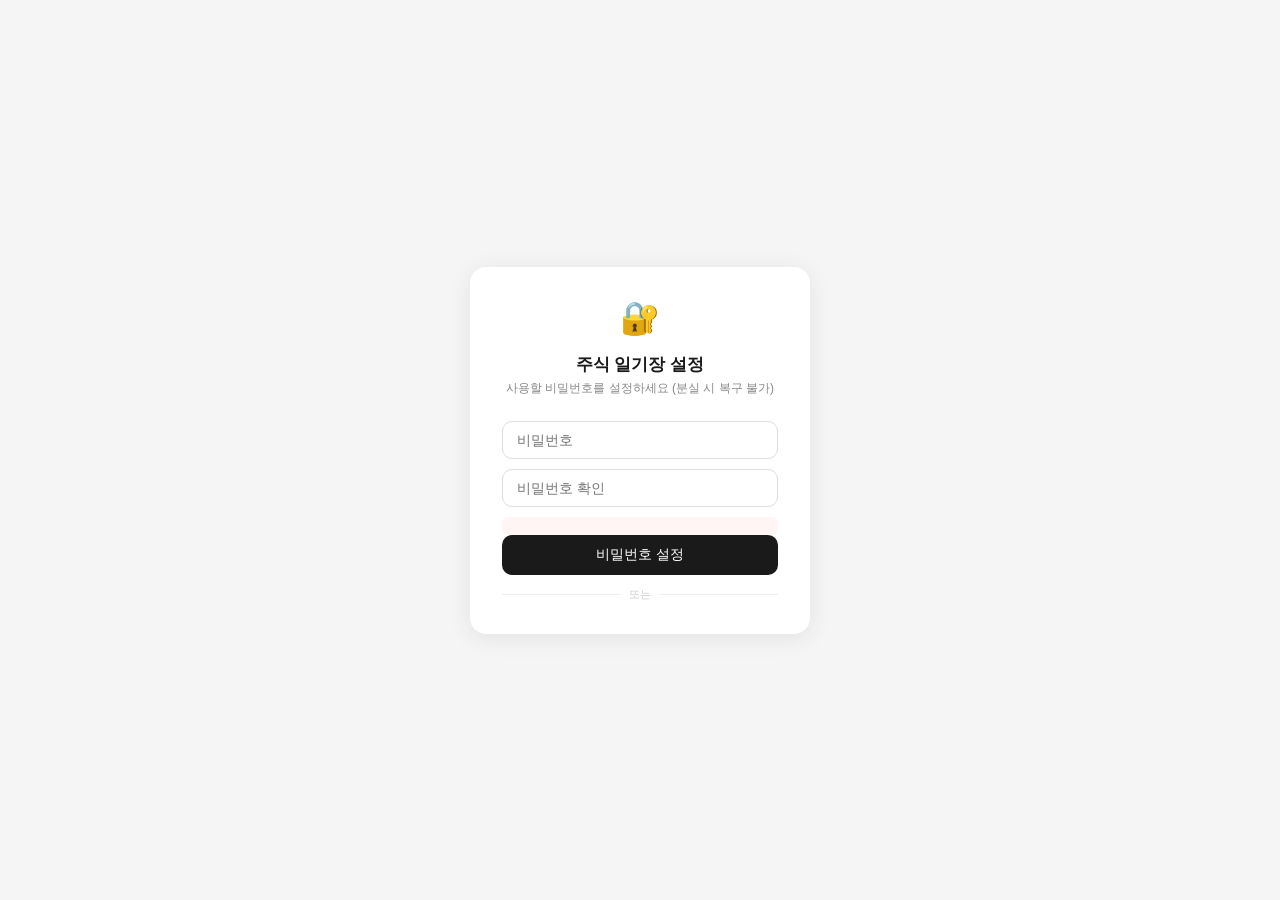
==== index.html @ 995683d1 "Add files via upload" ====
<!DOCTYPE html>
<html lang="ko">
<head>
<meta charset="UTF-8">
<meta name="viewport" content="width=device-width, initial-scale=1.0">
<title>주식 일기장</title>
<style>
*{box-sizing:border-box;margin:0;padding:0}
body{font-family:-apple-system,BlinkMacSystemFont,'Segoe UI',sans-serif;background:#f5f5f5;color:#1a1a1a;font-size:14px}
.app{max-width:900px;margin:0 auto;background:#fff;min-height:100vh}

/* topbar */
.topbar{display:flex;align-items:center;justify-content:space-between;padding:1rem 1.5rem;border-bottom:1px solid #e5e5e5;background:#fff}
.topbar-title{font-size:16px;font-weight:600;letter-spacing:-0.3px}
.topbar-right{display:flex;align-items:center;gap:8px}
.ttabs{display:flex;gap:4px}
.ttab{padding:6px 14px;font-size:13px;background:none;border:1px solid #ddd;border-radius:8px;cursor:pointer;color:#666}
.ttab.active{background:#1a1a1a;color:#fff;border-color:#1a1a1a}
.api-btn{padding:6px 12px;font-size:12px;background:none;border:1px solid #ddd;border-radius:8px;cursor:pointer;color:#666;display:flex;align-items:center;gap:4px}
.api-btn.synced{border-color:#378ADD;color:#378ADD}
.api-btn.synced::before{content:'●';font-size:8px}
.sync-status{font-size:12px;min-height:18px;padding:6px 10px;border-radius:6px;text-align:center}
.sync-status.ok{background:#E1F5EE;color:#0a5e3f}
.sync-status.err{background:#fff5f5;color:#e24b4a}
.sync-status.info{background:#E6F1FB;color:#185FA5}
.api-btn.connected::before{content:'●';font-size:8px}
.api-btn:not(.connected)::before{content:'○';font-size:8px}

/* 보안 잠금 화면 */
.lock-screen{position:fixed;inset:0;background:#f5f5f5;display:flex;align-items:center;justify-content:center;z-index:1000}
.lock-card{background:#fff;border-radius:16px;padding:2rem;width:340px;box-shadow:0 4px 24px rgba(0,0,0,.08)}
.lock-icon{font-size:32px;text-align:center;margin-bottom:1rem}
.lock-title{font-size:17px;font-weight:600;text-align:center;margin-bottom:.25rem}
.lock-sub{font-size:12px;color:#888;text-align:center;margin-bottom:1.5rem}
.lock-input{width:100%;padding:10px 14px;border:1px solid #ddd;border-radius:10px;font-size:14px;margin-bottom:10px}
.lock-input:focus{outline:none;border-color:#999}
.lock-btn{width:100%;padding:11px;background:#1a1a1a;color:#fff;border:none;border-radius:10px;font-size:14px;font-weight:500;cursor:pointer;margin-bottom:8px}
.lock-btn:hover{background:#333}
.lock-btn.sec{background:#fff;color:#666;border:1px solid #ddd}
.lock-btn.sec:hover{background:#f5f5f5}
.lock-err{font-size:12px;color:#e24b4a;text-align:center;min-height:18px;background:#fff5f5;border-radius:6px;padding:0;transition:padding .15s}
.lock-err:not(:empty){padding:7px 10px;margin-bottom:4px}

/* API 설정 모달 */
.modal-overlay{position:fixed;inset:0;background:rgba(0,0,0,.4);z-index:500;display:flex;align-items:center;justify-content:center}
.modal{background:#fff;border-radius:16px;padding:1.75rem;width:400px;max-width:calc(100vw - 2rem)}
.modal-title{font-size:16px;font-weight:600;margin-bottom:.25rem}
.modal-sub{font-size:12px;color:#888;margin-bottom:1.5rem}
.mfg{display:flex;flex-direction:column;gap:4px;margin-bottom:12px}
.mfg label{font-size:11px;color:#666;font-weight:500}
.mfg input,.mfg select{font-size:13px;border:1px solid #ddd;border-radius:8px;padding:8px 10px;background:#fff;color:#1a1a1a;width:100%}
.mfg input:focus,.mfg select:focus{outline:none;border-color:#999}
.modal-note{font-size:11px;color:#888;background:#f9f9f9;border-radius:8px;padding:10px 12px;margin-bottom:14px;line-height:1.6}
.modal-note strong{color:#555}
.modal-btns{display:flex;justify-content:flex-end;gap:8px}
.mbtn{padding:8px 18px;border-radius:8px;font-size:13px;font-weight:500;cursor:pointer}
.mbtn-p{background:#1a1a1a;color:#fff;border:none}
.mbtn-p:hover{background:#333}
.mbtn-g{background:#fff;border:1px solid #ddd;color:#666}
.mbtn-g:hover{background:#f5f5f5}
.mbtn-r{background:#fff;border:1px solid #e24b4a;color:#e24b4a}
.mbtn-r:hover{background:#fff5f5}
.modal-err{font-size:12px;color:#e24b4a;margin-bottom:8px;min-height:16px}

/* 캘린더 */
.cal-header{display:flex;align-items:center;justify-content:space-between;padding:.75rem 1.5rem;border-bottom:1px solid #e5e5e5}
.cal-nav{display:flex;align-items:center;gap:10px}
.nav-btn{background:none;border:1px solid #ddd;border-radius:8px;padding:5px 12px;cursor:pointer;font-size:15px;color:#1a1a1a}
.nav-btn:hover{background:#f5f5f5}
.cal-month{font-size:15px;font-weight:600;min-width:110px;text-align:center}
.legend{display:flex;gap:14px;font-size:12px;color:#666}
.dot{width:8px;height:8px;border-radius:50%;display:inline-block;vertical-align:middle;margin-right:3px}
.cal-wrap{padding:.5rem 1rem .5rem}
.day-labels{display:grid;grid-template-columns:repeat(7,1fr);text-align:center;padding:8px 0 4px}
.day-labels span{font-size:11px;font-weight:600;color:#888}
.day-labels span:first-child{color:#e24b4a}
.day-labels span:last-child{color:#378ADD}
.cells{display:grid;grid-template-columns:repeat(7,1fr);gap:3px}
.cell{min-height:75px;border-radius:8px;padding:5px 6px;cursor:pointer;border:1px solid transparent;transition:background .1s}
.cell:hover{background:#f8f8f8;border-color:#e5e5e5}
.cell.today{border:2px solid #1a1a1a}
.cell.sel{background:#f0f0f0;border-color:#999}
.cell.other .dnum{color:#ccc}
.dnum{font-size:12px;font-weight:600;margin-bottom:3px}
.cell.sun .dnum{color:#e24b4a}
.cell.sat .dnum{color:#378ADD}
.ctrade{font-size:10px;padding:1px 5px;border-radius:3px;white-space:nowrap;overflow:hidden;text-overflow:ellipsis;margin-bottom:2px}
.ctrade.buy{background:#E1F5EE;color:#0a5e3f}
.ctrade.sell{background:#FEECEC;color:#9b2222}
.more{font-size:10px;color:#999}

/* 패널 */
.panel{border-top:1px solid #e5e5e5;padding:1.25rem 1.5rem}
.ph{display:flex;align-items:center;justify-content:space-between;margin-bottom:1rem}
.pt{font-size:15px;font-weight:600}
.pc{background:none;border:none;font-size:22px;cursor:pointer;color:#999;line-height:1;padding:0 4px}
.pc:hover{color:#333}
.dt-item{display:flex;align-items:flex-start;gap:10px;padding:10px 12px;background:#f9f9f9;border-radius:8px;margin-bottom:6px;border:1px solid #eee}
.dbadge{font-size:11px;padding:2px 8px;border-radius:10px;font-weight:600;white-space:nowrap;margin-top:1px}
.dbadge.buy{background:#E1F5EE;color:#0a5e3f}
.dbadge.sell{background:#FEECEC;color:#9b2222}
.dname{font-size:13px;font-weight:600}
.ddetail{font-size:12px;color:#666;margin-top:2px}
.dmemo{font-size:11px;color:#888;font-style:italic;margin-top:3px}
.ddel{margin-left:auto;background:none;border:none;color:#e24b4a;cursor:pointer;font-size:12px;padding:2px 6px;white-space:nowrap}
.ddel:hover{text-decoration:underline}

/* 폼 */
.form-sep{border-top:1px solid #e5e5e5;padding-top:1rem;margin-top:.75rem}
.form-sep-title{font-size:13px;font-weight:600;color:#555;margin-bottom:12px}
.fg2{display:grid;grid-template-columns:1fr 1fr;gap:10px}
.fg{display:flex;flex-direction:column;gap:4px}
.fg.full{grid-column:1/-1}
.fg label{font-size:11px;color:#666;font-weight:500}
input,select,textarea{font-size:13px;border:1px solid #ddd;border-radius:8px;padding:8px 10px;background:#fff;color:#1a1a1a;width:100%}
input:focus,select:focus,textarea:focus{outline:none;border-color:#999}
textarea{resize:vertical;min-height:60px}
.input-with-btn{display:flex;gap:6px}
.input-with-btn input{flex:1}
.fetch-price-btn{padding:8px 10px;font-size:12px;background:#f5f5f5;border:1px solid #ddd;border-radius:8px;cursor:pointer;white-space:nowrap;color:#555}
.fetch-price-btn:hover{background:#eee}
.brow{display:flex;justify-content:flex-end;gap:8px;margin-top:12px}
.btn{padding:8px 18px;border-radius:8px;font-size:13px;font-weight:500;cursor:pointer}
.btn-p{background:#1a1a1a;color:#fff;border:none}
.btn-p:hover{background:#333}
.btn-g{background:#fff;border:1px solid #ddd;color:#666}
.btn-g:hover{background:#f5f5f5}
.fmsg{font-size:12px;text-align:right;margin-top:6px;min-height:18px}

/* 종목 자동완성 */
.ac-wrap{position:relative}
.ac-list{position:absolute;top:100%;left:0;right:0;background:#fff;border:1px solid #ddd;border-radius:8px;box-shadow:0 4px 16px rgba(0,0,0,.1);z-index:200;max-height:180px;overflow-y:auto;margin-top:2px}
.ac-item{padding:8px 12px;cursor:pointer;display:flex;align-items:center;justify-content:space-between;font-size:13px}
.ac-item:hover,.ac-item.active{background:#f5f5f5}
.ac-item-name{font-weight:500}
.ac-item-code{font-size:11px;color:#aaa;font-family:monospace}
.ac-item-cat{font-size:10px;color:#888;background:#f0f0f0;padding:1px 6px;border-radius:4px}

/* 계산기 모달 */
.calc-overlay{position:fixed;inset:0;background:rgba(0,0,0,.45);z-index:600;display:flex;align-items:flex-end;justify-content:center}
.calc-modal{background:#fff;border-radius:20px 20px 0 0;width:100%;max-width:400px;padding:1.5rem 1.5rem 2rem}
.calc-title{font-size:15px;font-weight:600;margin-bottom:4px}
.calc-sub{font-size:12px;color:#888;margin-bottom:1rem}
.calc-display{background:#f5f5f5;border-radius:10px;padding:12px 16px;margin-bottom:12px;text-align:right}
.calc-expr{font-size:12px;color:#aaa;min-height:16px;margin-bottom:2px}
.calc-val{font-size:26px;font-weight:600;letter-spacing:-0.5px}
.calc-grid{display:grid;grid-template-columns:repeat(4,1fr);gap:8px;margin-bottom:12px}
.ck{padding:14px 0;font-size:16px;font-weight:500;border:none;border-radius:10px;cursor:pointer;background:#f5f5f5;color:#1a1a1a}
.ck:active{transform:scale(.95)}
.ck.op{background:#e8e8e8;color:#1a1a1a}
.ck.eq{background:#1a1a1a;color:#fff}
.ck.del{background:#e8e8e8}
.ck.zero{grid-column:span 2}
.calc-confirm{width:100%;padding:13px;background:#1a1a1a;color:#fff;border:none;border-radius:12px;font-size:15px;font-weight:500;cursor:pointer;margin-top:4px}
.calc-confirm:hover{background:#333}
.calc-cancel{width:100%;padding:10px;background:none;border:none;color:#888;font-size:13px;cursor:pointer;margin-top:6px}

/* 내역 */
.list-wrap{padding:1rem 1.5rem 2rem}
.lfilters{display:flex;gap:8px;margin-bottom:14px}
.lfilters select{font-size:12px;padding:5px 8px;width:auto}
table{width:100%;border-collapse:collapse;font-size:13px}
th{text-align:left;padding:8px 10px;font-size:11px;font-weight:600;color:#888;border-bottom:1px solid #e5e5e5;text-transform:uppercase;letter-spacing:.3px}
td{padding:8px 10px;border-bottom:1px solid #f0f0f0;overflow:hidden;text-overflow:ellipsis;white-space:nowrap}
.badge{display:inline-block;padding:2px 8px;border-radius:10px;font-size:11px;font-weight:600}
.badge.buy{background:#E1F5EE;color:#0a5e3f}
.badge.sell{background:#FEECEC;color:#9b2222}

/* 통계 */
.smetrics{display:grid;grid-template-columns:repeat(3,1fr);gap:12px;padding:1.25rem 1.5rem 0}
.metric{background:#f9f9f9;border-radius:8px;padding:1rem;border:1px solid #eee}
.ml{font-size:11px;color:#888;margin-bottom:4px;font-weight:500}
.mv{font-size:20px;font-weight:600}
.profit{color:#1D9E75}.loss{color:#e24b4a}

/* 현재가 섹션 */
.price-section{padding:1.25rem 1.5rem 0}
.price-header{display:flex;align-items:center;justify-content:space-between;margin-bottom:10px}
.price-title{font-size:13px;font-weight:600;color:#555}
.refresh-btn{display:flex;align-items:center;gap:4px;padding:5px 12px;font-size:12px;background:#fff;border:1px solid #ddd;border-radius:8px;cursor:pointer;color:#555}
.refresh-btn:hover{background:#f5f5f5}
.refresh-btn.loading{opacity:.6;pointer-events:none}
.price-cards{display:grid;grid-template-columns:repeat(auto-fill,minmax(200px,1fr));gap:10px;margin-bottom:1rem}
.price-card{background:#f9f9f9;border-radius:10px;padding:12px 14px;border:1px solid #eee}
.pc-name{font-size:13px;font-weight:600;margin-bottom:2px}
.pc-code{font-size:10px;color:#aaa;margin-bottom:8px}
.pc-price{font-size:18px;font-weight:600;margin-bottom:2px}
.pc-change{font-size:11px}
.pc-change.up{color:#1D9E75}
.pc-change.down{color:#e24b4a}
.pc-eval{font-size:11px;color:#888;margin-top:6px;padding-top:6px;border-top:1px solid #eee}
.pc-eval-pl{font-weight:600}
.pc-na{font-size:12px;color:#aaa;margin-top:4px}
.price-updated{font-size:11px;color:#aaa;text-align:right;margin-bottom:1rem}
.no-api-notice{background:#f9f9f9;border-radius:10px;padding:1rem 1.25rem;border:1px dashed #ddd;font-size:12px;color:#888;text-align:center}
.no-api-notice button{margin-top:6px;padding:5px 14px;font-size:12px;background:#1a1a1a;color:#fff;border:none;border-radius:6px;cursor:pointer}

.catsec{padding:1rem 1.5rem 2rem}
.sec-title{font-size:13px;font-weight:600;color:#666;margin-bottom:10px;margin-top:16px}
.ccard{background:#f9f9f9;border-radius:12px;padding:1rem 1.25rem;margin-bottom:10px;border:1px solid #eee}
.cname{font-size:14px;font-weight:600;margin-bottom:10px}
.crow{display:grid;grid-template-columns:repeat(4,1fr);gap:8px}
.ci label{font-size:10px;color:#888;font-weight:500}
.cv{font-size:13px;font-weight:600;margin-top:3px}
.bar{height:6px;background:#e5e5e5;border-radius:3px;margin-top:10px;overflow:hidden}
.bfill{height:100%;border-radius:3px;background:#1D9E75;transition:width .4s}
.bfill.neg{background:#e24b4a}
.empty{text-align:center;padding:3rem;color:#aaa;font-size:13px}

@media(max-width:600px){
  .fg2{grid-template-columns:1fr}
  .smetrics{grid-template-columns:1fr 1fr}
  .crow{grid-template-columns:1fr 1fr}
  .cal-header{padding:.75rem 1rem}
  .topbar,.panel,.list-wrap,.catsec,.price-section{padding-left:1rem;padding-right:1rem}
  .price-cards{grid-template-columns:1fr 1fr}
  /* 모바일 캘린더: 셀 높이 줄이고 종목명 숨김 처리 개선 */
  .cell{min-height:52px;padding:3px 4px}
  .dnum{font-size:11px;margin-bottom:2px}
  .ctrade{font-size:9px;padding:1px 3px;max-width:100%;overflow:hidden;text-overflow:ellipsis;white-space:nowrap}
  .more{font-size:9px}
  /* 내역 탭 모바일: 가로 스크롤 */
  .list-wrap{overflow-x:auto}
  table{min-width:640px}
  .lfilters{flex-wrap:wrap;gap:6px}
  .lfilters input{width:100px}
}

/* 로그 패널 */
.log-toggle{position:fixed;bottom:16px;right:16px;z-index:800;background:#1a1a1a;color:#fff;border:none;border-radius:20px;padding:7px 14px;font-size:12px;cursor:pointer;display:flex;align-items:center;gap:5px;box-shadow:0 2px 8px rgba(0,0,0,.18)}
.log-toggle .log-dot{width:7px;height:7px;border-radius:50%;background:#1D9E75}
.log-toggle .log-dot.err{background:#e24b4a}
.log-toggle .log-dot.warn{background:#EF9F27}
.log-toggle .log-dot.info{background:#378ADD}
.log-panel{position:fixed;bottom:52px;right:16px;z-index:800;width:340px;max-width:calc(100vw - 32px);background:#1a1a1a;border-radius:12px;overflow:hidden;box-shadow:0 4px 20px rgba(0,0,0,.25)}
.log-panel-header{display:flex;align-items:center;justify-content:space-between;padding:10px 14px;border-bottom:1px solid #333}
.log-panel-title{font-size:12px;font-weight:600;color:#fff}
.log-clear{font-size:11px;color:#888;background:none;border:none;cursor:pointer;padding:0}
.log-clear:hover{color:#ccc}
.log-list{max-height:240px;overflow-y:auto;padding:6px 0}
.log-item{display:flex;align-items:flex-start;gap:8px;padding:5px 14px;font-size:11px;border-bottom:1px solid #222}
.log-item:last-child{border-bottom:none}
.log-time{color:#555;white-space:nowrap;min-width:44px;font-family:monospace}
.log-icon{min-width:14px;text-align:center}
.log-msg{color:#ccc;line-height:1.4;word-break:break-all}
.log-msg.ok{color:#1D9E75}
.log-msg.err{color:#e24b4a}
.log-msg.warn{color:#EF9F27}
.log-msg.info{color:#378ADD}
.log-empty{padding:16px;text-align:center;font-size:11px;color:#555}
</style>
</head>
<body>

<!-- 로그 패널 -->
<button class="log-toggle" id="log-toggle-btn" onclick="toggleLog()">
  <span class="log-dot" id="log-dot"></span> LOG
</button>
<div class="log-panel" id="log-panel" style="display:none">
  <div class="log-panel-header">
    <span class="log-panel-title">실행 로그</span>
    <span style="font-size:10px;color:#555;font-family:monospace;letter-spacing:0.3px" id="version-badge">ver0.0.02</span>
    <button class="log-clear" onclick="clearLog()">전체 삭제</button>
  </div>
  <div class="log-list" id="log-list">
    <div class="log-empty">아직 로그가 없습니다</div>
  </div>
</div>

<!-- 잠금 화면 -->
<div class="lock-screen" id="lock-screen">
  <div class="lock-card">
    <div class="lock-icon">🔐</div>
    <div class="lock-title" id="lock-title">주식 일기장</div>
    <div class="lock-sub" id="lock-sub">비밀번호를 입력하세요</div>
    <input class="lock-input" type="password" id="lock-pw" placeholder="비밀번호" autocomplete="current-password">
    <input class="lock-input" type="password" id="lock-pw2" placeholder="비밀번호 확인" autocomplete="new-password" style="display:none">
    <div class="lock-err" id="lock-err"></div>
    <button class="lock-btn" id="lock-submit-btn">잠금 해제</button>
    <div style="display:flex;align-items:center;gap:8px;margin-top:4px">
      <div style="flex:1;height:1px;background:#eee"></div>
      <span style="font-size:11px;color:#ccc">또는</span>
      <div style="flex:1;height:1px;background:#eee"></div>
    </div>
    <button class="lock-btn sec" id="lock-new-btn">🗑 데이터 초기화 (비번 분실)</button>
  </div>
</div>

<!-- 동기화 모달 -->
<div class="modal-overlay" id="sync-modal" style="display:none">
  <div class="modal">
    <div class="modal-title">☁ 클라우드 동기화</div>
    <div class="modal-sub">동기화 ID로 모든 기기에서 데이터를 공유합니다</div>
    <div class="modal-note">
      <strong>🔒 보안 안내</strong><br>
      데이터는 마스터 비밀번호로 암호화된 상태로 저장됩니다.<br>
      Cloudflare 서버에도 평문이 전달되지 않습니다.<br>
      동기화 ID는 기기 식별자로만 사용되며 비밀번호가 아닙니다.
    </div>
    <div class="mfg">
      <label>동기화 ID <span style="color:#aaa;font-weight:400">(기기 간 공유할 고유 이름)</span></label>
      <input type="text" id="sync-user-id" placeholder="예: my-stock-diary-2024" autocomplete="off" maxlength="64">
    </div>
    <div class="modal-err" id="sync-err"></div>
    <div style="display:flex;flex-direction:column;gap:8px;margin-bottom:8px">
      <button class="mbtn mbtn-p" style="width:100%;padding:10px" onclick="syncUpload()">⬆ 이 기기 → 클라우드 (업로드)</button>
      <button class="mbtn mbtn-g" style="width:100%;padding:10px" onclick="syncDownload()">⬇ 클라우드 → 이 기기 (다운로드)</button>
    </div>
    <div class="sync-status" id="sync-status"></div>
    <div class="modal-btns" style="margin-top:8px">
      <button class="mbtn mbtn-r" onclick="syncDelete()" id="sync-del-btn" style="margin-right:auto">클라우드 데이터 삭제</button>
      <button class="mbtn mbtn-g" onclick="closeSyncModal()">닫기</button>
    </div>
  </div>
</div>

<!-- API 설정 모달 -->
<div class="modal-overlay" id="api-modal" style="display:none">
  <div class="modal">
    <div class="modal-title">KIS API 설정</div>
    <div class="modal-sub">한국투자증권 Developers에서 발급받은 정보를 입력하세요</div>
    <div class="modal-note">
      <strong>🔒 보안 안내</strong><br>
      AppKey/Secret은 마스터 비밀번호로 AES-256 암호화되어 저장됩니다.<br>
      서버로 전송되지 않으며 이 기기에만 보관됩니다.
    </div>
    <div class="mfg">
      <label>App Key</label>
      <input type="text" id="m-appkey" placeholder="발급받은 App Key" autocomplete="off">
    </div>
    <div class="mfg">
      <label>App Secret</label>
      <input type="password" id="m-appsecret" placeholder="발급받은 App Secret" autocomplete="off">
    </div>
    <div class="mfg">
      <label>계좌 유형</label>
      <select id="m-ispaper">
        <option value="false">실전투자</option>
        <option value="true">모의투자</option>
      </select>
    </div>
    <div class="modal-err" id="m-err"></div>
    <div class="modal-btns">
      <button class="mbtn mbtn-r" onclick="clearApiSettings()" id="m-clear-btn" style="display:none;margin-right:auto">설정 삭제</button>
      <button class="mbtn mbtn-g" onclick="closeApiModal()">취소</button>
      <button class="mbtn mbtn-p" onclick="saveApiSettings()">저장</button>
    </div>
  </div>
</div>

<!-- 거래 수정 모달 -->
<div class="modal-overlay" id="edit-modal" style="display:none">
  <div class="modal">
    <div class="modal-title">거래 수정</div>
    <div class="modal-sub">내용을 수정한 후 저장하세요</div>
    <input type="hidden" id="edit-id">
    <div style="display:grid;grid-template-columns:1fr 1fr;gap:10px">
      <div class="mfg" style="grid-column:1/-1"><label>종목명</label><input type="text" id="edit-name"></div>
      <div class="mfg"><label>종목코드</label><input type="text" id="edit-code"></div>
      <div class="mfg"><label>날짜</label><input type="date" id="edit-date"></div>
      <div class="mfg"><label>카테고리</label>
        <select id="edit-cat"><option>국내주식</option><option>미국주식</option><option>ETF</option><option>코인</option><option>기타</option></select>
      </div>
      <div class="mfg"><label>거래 유형</label>
        <select id="edit-type"><option value="매입">매입</option><option value="매도">매도</option></select>
      </div>
      <div class="mfg"><label>수량</label><input type="number" id="edit-qty" min="0" step="any"></div>
      <div class="mfg"><label>단가 (원)</label><input type="number" id="edit-price" min="0" step="any"></div>
      <div class="mfg"><label>수수료 (원)</label><input type="number" id="edit-fee" min="0" step="any"></div>
      <div class="mfg" style="grid-column:1/-1"><label>메모</label><textarea id="edit-memo" style="min-height:54px"></textarea></div>
    </div>
    <div class="modal-err" id="edit-err"></div>
    <div class="modal-btns">
      <button class="mbtn mbtn-g" onclick="closeEditModal()">취소</button>
      <button class="mbtn mbtn-p" onclick="saveEdit()">저장</button>
    </div>
  </div>
</div>

<div class="app" id="main-app" style="display:none">
  <div class="topbar">
    <span class="topbar-title">📈 주식 일기장</span>
    <div class="topbar-right">
      <button class="api-btn" id="sync-btn" onclick="openSyncModal()">☁ 동기화</button>
      <button class="api-btn" id="api-status-btn" onclick="openApiModal()">KIS API</button>
      <div class="ttabs">
        <button class="ttab active" onclick="showView('cal')">캘린더</button>
        <button class="ttab" onclick="showView('list')">내역</button>
        <button class="ttab" onclick="showView('stats')">통계</button>
      </div>
    </div>
  </div>

  <!-- 캘린더 뷰 -->
  <div id="v-cal">
    <div class="cal-header">
      <div class="cal-nav">
        <button class="nav-btn" onclick="moveM(-1)">&#8249;</button>
        <span class="cal-month" id="cal-lbl"></span>
        <button class="nav-btn" onclick="moveM(1)">&#8250;</button>
      </div>
      <div class="legend">
        <span><span class="dot" style="background:#1D9E75"></span>매입</span>
        <span><span class="dot" style="background:#e24b4a"></span>매도</span>
      </div>
    </div>
    <div class="cal-wrap">
      <div class="day-labels">
        <span>일</span><span>월</span><span>화</span><span>수</span><span>목</span><span>금</span><span>토</span>
      </div>
      <div class="cells" id="cells"></div>
    </div>
    <div id="panel" style="display:none">
      <div class="panel">
        <div class="ph">
          <span class="pt" id="panel-title"></span>
          <button class="pc" onclick="closePanel()">&#215;</button>
        </div>
        <div id="day-list"></div>
        <div class="form-sep">
          <div class="form-sep-title">새 거래 등록</div>
          <div class="fg2">
            <div class="fg full">
              <label>종목명</label>
              <div class="ac-wrap">
                <input id="fn" type="text" placeholder="종목명 또는 코드 검색..." autocomplete="off" oninput="onStockInput()" onkeydown="onStockKeydown(event)">
                <div class="ac-list" id="ac-list" style="display:none"></div>
              </div>
            </div>
            <div class="fg">
              <label>종목코드</label>
              <div class="input-with-btn">
                <input id="fcode" type="text" placeholder="자동입력" maxlength="10" readonly style="background:#f9f9f9;color:#888">
                <button class="fetch-price-btn" onclick="fetchPriceForForm()">시세↓</button>
              </div>
            </div>
            <div class="fg">
              <label>카테고리</label>
              <select id="fc">
                <option>국내주식</option><option>미국주식</option><option>ETF</option><option>코인</option><option>기타</option>
              </select>
            </div>
            <div class="fg">
              <label>거래 유형</label>
              <select id="ft"><option value="매입">매입</option><option value="매도">매도</option></select>
            </div>
            <div class="fg">
              <label>수량 (주)</label>
              <div class="input-with-btn">
                <input id="fq" type="number" min="0" step="any" placeholder="0">
                <button class="fetch-price-btn" onclick="openCalc('qty')">🧮</button>
              </div>
            </div>
            <div class="fg">
              <label>단가 (원)</label>
              <div class="input-with-btn">
                <input id="fp" type="number" min="0" step="any" placeholder="0">
                <button class="fetch-price-btn" onclick="openCalc('price')">🧮</button>
              </div>
            </div>
            <div class="fg"><label>수수료 (원, 선택)</label><input id="ff" type="number" min="0" step="any" placeholder="0"></div>
            <div class="fg full"><label>메모</label><textarea id="fm" placeholder="매매 이유, 목표가, 시장 상황 등..."></textarea></div>
          </div>
          <div class="brow">
            <button class="btn btn-g" onclick="closePanel()">취소</button>
            <button class="btn btn-p" onclick="addTrade()">등록하기</button>
          </div>
          <div class="fmsg" id="fmsg"></div>
        </div>
      </div>
    </div>
  </div>

  <!-- 내역 뷰 -->
  <div id="v-list" style="display:none">
    <div class="list-wrap">
      <div class="lfilters">
        <input type="text" id="lsearch" placeholder="종목명 검색..." style="font-size:12px;padding:5px 8px;width:130px" oninput="renderList()">
        <select id="lfc" onchange="renderList()">
          <option value="">전체 카테고리</option>
          <option>국내주식</option><option>미국주식</option><option>ETF</option><option>코인</option><option>기타</option>
        </select>
        <select id="lft" onchange="renderList()">
          <option value="">전체 유형</option><option value="매입">매입</option><option value="매도">매도</option>
        </select>
        <select id="lsort" onchange="renderList()" style="font-size:12px;padding:5px 8px;width:auto">
          <option value="date-desc">날짜 최신순</option>
          <option value="date-asc">날짜 오래된순</option>
          <option value="amount-desc">금액 큰순</option>
          <option value="amount-asc">금액 작은순</option>
          <option value="name-asc">종목명순</option>
        </select>
        <button class="btn btn-g" style="font-size:12px;padding:5px 12px;margin-left:auto" onclick="exportCSV()">⬇ CSV</button>
      </div>
      <table>
        <thead><tr>
          <th>날짜</th><th>종목</th><th>코드</th><th>카테고리</th><th>유형</th>
          <th>수량</th><th>단가</th><th>총액</th><th>메모</th><th></th><th></th>
        </tr></thead>
        <tbody id="ltbody"></tbody>
      </table>
    </div>
  </div>

  <!-- 통계 뷰 -->
  <div id="v-stats" style="display:none">
    <div class="smetrics">
      <div class="metric"><div class="ml">총 매입금액</div><div class="mv" id="sb">0원</div></div>
      <div class="metric"><div class="ml">총 매도금액</div><div class="mv" id="ss">0원</div></div>
      <div class="metric"><div class="ml">실현 손익</div><div class="mv" id="sp">0원</div></div>
    </div>

    <!-- 현재가 / 평가손익 -->
    <div class="price-section">
      <div class="price-header">
        <span class="price-title">📊 보유종목 현재가</span>
        <button class="refresh-btn" id="refresh-btn" onclick="fetchAllPrices()">
          <span id="refresh-icon">↻</span> 시세 갱신
        </button>
      </div>
      <div id="price-cards-wrap"></div>
      <div class="price-updated" id="price-updated"></div>
    </div>

    <div class="catsec">
      <div class="sec-title" style="margin-top:0">📅 월별 매매 현황</div>
      <div id="monthly-chart" style="margin-bottom:1.5rem"></div>
      <div class="sec-title">카테고리별 현황</div>
      <div id="cat-cards"></div>
      <div class="sec-title">종목별 손익</div>
      <table>
        <thead><tr><th>종목</th><th>코드</th><th>카테고리</th><th>매입</th><th>매도</th><th>손익</th><th>수익률</th></tr></thead>
        <tbody id="stbody"></tbody>
      </table>
    </div>
  </div>
<!-- 계산기 모달 -->
<div class="calc-overlay" id="calc-overlay" style="display:none" onclick="if(event.target===this)closeCalc()">
  <div class="calc-modal">
    <div class="calc-title" id="calc-title">수량 계산기</div>
    <div class="calc-sub" id="calc-sub">계산 후 확인을 누르면 입력됩니다</div>
    <div class="calc-display">
      <div class="calc-expr" id="calc-expr"></div>
      <div class="calc-val" id="calc-val">0</div>
    </div>
    <div class="calc-grid">
      <button class="ck op" onclick="calcInput('C')">C</button>
      <button class="ck op" onclick="calcInput('±')">±</button>
      <button class="ck op" onclick="calcInput('%')">%</button>
      <button class="ck op" onclick="calcInput('/')">÷</button>
      <button class="ck" onclick="calcInput('7')">7</button>
      <button class="ck" onclick="calcInput('8')">8</button>
      <button class="ck" onclick="calcInput('9')">9</button>
      <button class="ck op" onclick="calcInput('*')">×</button>
      <button class="ck" onclick="calcInput('4')">4</button>
      <button class="ck" onclick="calcInput('5')">5</button>
      <button class="ck" onclick="calcInput('6')">6</button>
      <button class="ck op" onclick="calcInput('-')">−</button>
      <button class="ck" onclick="calcInput('1')">1</button>
      <button class="ck" onclick="calcInput('2')">2</button>
      <button class="ck" onclick="calcInput('3')">3</button>
      <button class="ck op" onclick="calcInput('+')">+</button>
      <button class="ck zero" onclick="calcInput('0')">0</button>
      <button class="ck" onclick="calcInput('.')">.</button>
      <button class="ck eq" onclick="calcInput('=')">=</button>
    </div>
    <button class="calc-confirm" onclick="confirmCalc()">확인 — 입력하기</button>
    <button class="calc-cancel" onclick="closeCalc()">취소</button>
  </div>
</div>


<script>
// ═══════════════════════════════════════════════════════════
// 보안 상수
// ═══════════════════════════════════════════════════════════
const PROXY_BASE = 'https://kis-proxy.i-jmkfx.workers.dev';
const K = {
  TRADES:  'sdv3_trades',
  CREDS:   'sdv3_creds',
  TOKEN:   'sdv3_token',
  HASH:    'sdv3_hash',
};

// ═══════════════════════════════════════════════════════════
// AES-256-GCM 암호화 유틸
// ═══════════════════════════════════════════════════════════
const Crypto = {
  async deriveKey(pw) {
    const enc = new TextEncoder();
    const km = await crypto.subtle.importKey('raw', enc.encode(pw), {name:'PBKDF2'}, false, ['deriveKey']);
    return crypto.subtle.deriveKey(
      {name:'PBKDF2', salt: enc.encode('stock_diary_salt_v3'), iterations:150000, hash:'SHA-256'},
      km, {name:'AES-GCM', length:256}, false, ['encrypt','decrypt']
    );
  },
  async encrypt(text, pw) {
    const key = await this.deriveKey(pw);
    const iv = crypto.getRandomValues(new Uint8Array(12));
    const ct = await crypto.subtle.encrypt({name:'AES-GCM', iv}, key, new TextEncoder().encode(text));
    const buf = new Uint8Array(12 + ct.byteLength);
    buf.set(iv); buf.set(new Uint8Array(ct), 12);
    return btoa(String.fromCharCode(...buf));
  },
  async decrypt(b64, pw) {
    const key = await this.deriveKey(pw);
    const buf = Uint8Array.from(atob(b64), c => c.charCodeAt(0));
    const dec = await crypto.subtle.decrypt({name:'AES-GCM', iv:buf.slice(0,12)}, key, buf.slice(12));
    return new TextDecoder().decode(dec);
  },
  async hash(text) {
    const buf = await crypto.subtle.digest('SHA-256', new TextEncoder().encode(text));
    return Array.from(new Uint8Array(buf)).map(b=>b.toString(16).padStart(2,'0')).join('');
  }
};

// ═══════════════════════════════════════════════════════════
// 앱 상태
// ═══════════════════════════════════════════════════════════
let masterPw = null;
let trades = [];
let priceCache = {};   // { code: { price, change, changeRate, name, updatedAt } }
let kisToken = null;
let kisTokenExpiry = 0;
let apiCreds = null;   // { appKey, appSecret, isPaper }

let cy = new Date().getFullYear(), cm = new Date().getMonth(), sel = null;
const todayStr = new Date().toISOString().slice(0,10);

// ═══════════════════════════════════════════════════════════
// 주요 국내 종목 DB (종목명 → 코드 자동완성용)
// ═══════════════════════════════════════════════════════════
const STOCK_DB = [
  {n:'삼성전자',c:'005930',t:'국내주식'},{n:'SK하이닉스',c:'000660',t:'국내주식'},
  {n:'LG에너지솔루션',c:'373220',t:'국내주식'},{n:'삼성바이오로직스',c:'207940',t:'국내주식'},
  {n:'현대차',c:'005380',t:'국내주식'},{n:'기아',c:'000270',t:'국내주식'},
  {n:'셀트리온',c:'068270',t:'국내주식'},{n:'POSCO홀딩스',c:'005490',t:'국내주식'},
  {n:'KB금융',c:'105560',t:'국내주식'},{n:'신한지주',c:'055550',t:'국내주식'},
  {n:'하나금융지주',c:'086790',t:'국내주식'},{n:'우리금융지주',c:'316140',t:'국내주식'},
  {n:'카카오',c:'035720',t:'국내주식'},{n:'NAVER',c:'035420',t:'국내주식'},
  {n:'LG화학',c:'051910',t:'국내주식'},{n:'삼성SDI',c:'006400',t:'국내주식'},
  {n:'현대모비스',c:'012330',t:'국내주식'},{n:'삼성물산',c:'028260',t:'국내주식'},
  {n:'LG전자',c:'066570',t:'국내주식'},{n:'SK텔레콤',c:'017670',t:'국내주식'},
  {n:'KT',c:'030200',t:'국내주식'},{n:'LG유플러스',c:'032640',t:'국내주식'},
  {n:'삼성전기',c:'009150',t:'국내주식'},{n:'삼성에스디에스',c:'018260',t:'국내주식'},
  {n:'SK이노베이션',c:'096770',t:'국내주식'},{n:'에코프로비엠',c:'247540',t:'국내주식'},
  {n:'에코프로',c:'086520',t:'국내주식'},{n:'포스코퓨처엠',c:'003670',t:'국내주식'},
  {n:'두산에너빌리티',c:'034020',t:'국내주식'},{n:'한국전력',c:'015760',t:'국내주식'},
  {n:'롯데케미칼',c:'011170',t:'국내주식'},{n:'GS건설',c:'006360',t:'국내주식'},
  {n:'현대건설',c:'000720',t:'국내주식'},{n:'삼성생명',c:'032830',t:'국내주식'},
  {n:'삼성화재',c:'000810',t:'국내주식'},{n:'미래에셋증권',c:'006800',t:'국내주식'},
  {n:'카카오뱅크',c:'323410',t:'국내주식'},{n:'카카오페이',c:'377300',t:'국내주식'},
  {n:'크래프톤',c:'259960',t:'국내주식'},{n:'넷마블',c:'251270',t:'국내주식'},
  {n:'엔씨소프트',c:'036570',t:'국내주식'},{n:'펄어비스',c:'263750',t:'국내주식'},
  {n:'HLB',c:'028300',t:'국내주식'},{n:'알테오젠',c:'196170',t:'국내주식'},
  {n:'리가켐바이오',c:'141080',t:'국내주식'},{n:'한미약품',c:'128940',t:'국내주식'},
  {n:'유한양행',c:'000100',t:'국내주식'},{n:'종근당',c:'185750',t:'국내주식'},
  {n:'고려아연',c:'010130',t:'국내주식'},{n:'한화에어로스페이스',c:'012450',t:'국내주식'},
  {n:'현대로템',c:'064350',t:'국내주식'},{n:'LIG넥스원',c:'079550',t:'국내주식'},
  {n:'한화시스템',c:'272210',t:'국내주식'},{n:'코스모신소재',c:'005070',t:'국내주식'},
  {n:'KODEX 200',c:'069500',t:'ETF'},{n:'KODEX 코스닥150',c:'229200',t:'ETF'},
  {n:'KODEX 반도체',c:'091160',t:'ETF'},{n:'KODEX 2차전지산업',c:'305720',t:'ETF'},
  {n:'TIGER 미국S&P500',c:'360750',t:'ETF'},{n:'TIGER 미국나스닥100',c:'133690',t:'ETF'},
  {n:'KODEX 미국S&P500TR',c:'379800',t:'ETF'},{n:'TIGER 차이나전기차SOLACTIVE',c:'371460',t:'ETF'},
  {n:'KODEX 골드선물(H)',c:'132030',t:'ETF'},{n:'TIGER 국채3년',c:'114820',t:'ETF'},
];

// ═══════════════════════════════════════════════════════════
// 종목명 자동완성
// ═══════════════════════════════════════════════════════════
let acIdx = -1;
let acResults = [];

function onStockInput() {
  const q = document.getElementById('fn').value.trim();
  const list = document.getElementById('ac-list');
  acIdx = -1;
  if (q.length < 1) { list.style.display = 'none'; acResults = []; return; }
  // 이름 또는 코드 검색
  acResults = STOCK_DB.filter(s =>
    s.n.includes(q) || s.c.startsWith(q)
  ).slice(0, 8);
  // 과거 입력 종목도 포함 (중복 제거 수정: Set은 객체에 작동 안 함)
  const prevMap = {};
  trades.filter(t => t.name.includes(q) || (t.code && t.code.startsWith(q)))
    .forEach(t => { prevMap[t.name] = {n:t.name, c:t.code||'', t:t.cat}; });
  Object.values(prevMap).forEach(p => {
    if (!acResults.find(r => r.n === p.n)) acResults.unshift(p);
  });
  acResults = acResults.slice(0, 8);
  if (!acResults.length) { list.style.display = 'none'; return; }
  list.innerHTML = acResults.map((s, i) => `
    <div class="ac-item" data-i="${i}" onclick="selectStock(${i})">
      <span class="ac-item-name">${s.n}</span>
      <span style="display:flex;gap:6px;align-items:center">
        ${s.c ? `<span class="ac-item-code">${s.c}</span>` : ''}
        <span class="ac-item-cat">${s.t||''}</span>
      </span>
    </div>`).join('');
  list.style.display = '';
}

function onStockKeydown(e) {
  const list = document.getElementById('ac-list');
  if (list.style.display === 'none') return;
  const items = list.querySelectorAll('.ac-item');
  if (e.key === 'ArrowDown') {
    e.preventDefault();
    acIdx = Math.min(acIdx + 1, items.length - 1);
    items.forEach((el, i) => el.classList.toggle('active', i === acIdx));
  } else if (e.key === 'ArrowUp') {
    e.preventDefault();
    acIdx = Math.max(acIdx - 1, 0);
    items.forEach((el, i) => el.classList.toggle('active', i === acIdx));
  } else if (e.key === 'Enter' && acIdx >= 0) {
    e.preventDefault();
    selectStock(acIdx);
  } else if (e.key === 'Escape') {
    list.style.display = 'none';
  }
}

function selectStock(i) {
  const s = acResults[i];
  if (!s) return;
  document.getElementById('fn').value = s.n;
  document.getElementById('fcode').value = s.c || '';
  if (s.t) document.getElementById('fc').value = s.t;
  document.getElementById('ac-list').style.display = 'none';
  acResults = [];
}

// 외부 클릭 시 목록 닫기
document.addEventListener('click', e => {
  if (!e.target.closest('.ac-wrap')) {
    document.getElementById('ac-list').style.display = 'none';
  }
});

// ═══════════════════════════════════════════════════════════
// 계산기
// ═══════════════════════════════════════════════════════════
let calcTarget = null; // 'qty' | 'price'
let calcCurrent = '0';
let calcExpr = '';
let calcOperand = null;
let calcOperator = null;
let calcNewNum = false;

function openCalc(target) {
  calcTarget = target;
  calcCurrent = '0'; calcExpr = ''; calcOperand = null; calcOperator = null; calcNewNum = false;
  // 기존 값이 있으면 초기값으로
  const existing = document.getElementById(target === 'qty' ? 'fq' : 'fp').value;
  if (existing && Number(existing) > 0) { calcCurrent = existing; }
  document.getElementById('calc-title').textContent = target === 'qty' ? '수량 계산기' : '단가 계산기';
  document.getElementById('calc-sub').textContent = target === 'qty' ? '매수할 수량을 계산하세요' : '거래 단가를 계산하세요';
  updateCalcDisplay();
  document.getElementById('calc-overlay').style.display = 'flex';
}

function closeCalc() {
  document.getElementById('calc-overlay').style.display = 'none';
}

function confirmCalc() {
  const val = parseFloat(calcCurrent);
  if (!isNaN(val) && val >= 0) {
    const id = calcTarget === 'qty' ? 'fq' : 'fp';
    document.getElementById(id).value = calcTarget === 'qty' ? Math.floor(val) : val;
  }
  closeCalc();
}

function calcInput(key) {
  if (key === 'C') {
    calcCurrent = '0'; calcExpr = ''; calcOperand = null; calcOperator = null; calcNewNum = false;
  } else if (key === '±') {
    calcCurrent = String(parseFloat(calcCurrent) * -1);
  } else if (key === '%') {
    calcCurrent = String(parseFloat(calcCurrent) / 100);
  } else if (['+','-','*','/'].includes(key)) {
    calcOperand = parseFloat(calcCurrent);
    calcOperator = key;
    calcExpr = `${calcCurrent} ${key === '*' ? '×' : key === '/' ? '÷' : key}`;
    calcNewNum = true;
  } else if (key === '=') {
    if (calcOperand !== null && calcOperator) {
      const b = parseFloat(calcCurrent);
      let result;
      if (calcOperator === '+') result = calcOperand + b;
      else if (calcOperator === '-') result = calcOperand - b;
      else if (calcOperator === '*') result = calcOperand * b;
      else if (calcOperator === '/') result = b !== 0 ? calcOperand / b : 0;
      calcExpr = `${calcOperand} ${calcOperator === '*' ? '×' : calcOperator === '/' ? '÷' : calcOperator} ${b} =`;
      calcCurrent = String(parseFloat(result.toFixed(6)));
      calcOperand = null; calcOperator = null; calcNewNum = false;
    }
  } else if (key === '.') {
    if (calcNewNum) { calcCurrent = '0.'; calcNewNum = false; return; }
    if (!calcCurrent.includes('.')) calcCurrent += '.';
  } else {
    // 숫자
    if (calcNewNum || calcCurrent === '0') { calcCurrent = key; calcNewNum = false; }
    else if (calcCurrent.length < 12) calcCurrent += key;
  }
  updateCalcDisplay();
}

function updateCalcDisplay() {
  document.getElementById('calc-expr').textContent = calcExpr;
  const n = parseFloat(calcCurrent);
  document.getElementById('calc-val').textContent = isNaN(n)
    ? calcCurrent
    : (calcCurrent.endsWith('.') ? calcCurrent : n.toLocaleString('ko-KR'));
}

// ═══════════════════════════════════════════════════════════
// 잠금 화면
// ═══════════════════════════════════════════════════════════

function initLock() {
  const hasData = !!localStorage.getItem(K.HASH);
  const lockTitle  = document.getElementById('lock-title');
  const lockSub    = document.getElementById('lock-sub');
  const lockNewBtn = document.getElementById('lock-new-btn');
  const lockPw2    = document.getElementById('lock-pw2');
  const lockBtn    = document.getElementById('lock-submit-btn');
  if (!hasData) {
    // 최초 설정: 확인란 보이기, 초기화 버튼 숨기기
    lockTitle.textContent   = '주식 일기장 설정';
    lockSub.textContent     = '사용할 비밀번호를 설정하세요 (분실 시 복구 불가)';
    lockPw2.style.display   = '';
    lockBtn.textContent     = '비밀번호 설정';
    lockNewBtn.style.display = 'none';
  }
  // 기존 데이터 있을 때는 초기화 버튼 항상 표시 (display 기본값 유지)
  document.getElementById('lock-submit-btn').addEventListener('click', unlock);
  document.getElementById('lock-new-btn').addEventListener('click', showNewSetup);
  document.getElementById('lock-pw').addEventListener('keydown', e => {
    if (e.key === 'Enter') {
      if (!localStorage.getItem(K.HASH)) document.getElementById('lock-pw2').focus();
      else unlock();
    }
  });
  lockPw2.addEventListener('keydown', e => {
    if (e.key === 'Enter') unlock();
  });
}

async function unlock() {
  const pw  = document.getElementById('lock-pw').value;
  const pw2 = document.getElementById('lock-pw2').value;
  const err = document.getElementById('lock-err');
  err.textContent = '';
  log('잠금 해제 시도 중...', 'info');
  if (!pw || pw.length < 4) {
    err.textContent = '비밀번호는 4자 이상이어야 합니다.';
    log('비밀번호 4자 미만', 'err'); return;
  }
  const hasData = !!localStorage.getItem(K.HASH);
  if (!hasData) {
    if (!pw2) { err.textContent = '비밀번호 확인을 입력해주세요.'; log('비밀번호 확인 미입력', 'err'); document.getElementById('lock-pw2').focus(); return; }
    if (pw !== pw2) { err.textContent = '비밀번호가 일치하지 않습니다.'; log('비밀번호 불일치', 'err'); document.getElementById('lock-pw2').value = ''; document.getElementById('lock-pw2').focus(); return; }
    log('비밀번호 해시 생성 중...', 'info');
    const h = await Crypto.hash(pw + 'stock_diary_v3');
    localStorage.setItem(K.HASH, h);
    masterPw = pw;
    log('비밀번호 설정 완료', 'ok');
    await bootApp();
  } else {
    log('비밀번호 검증 중...', 'info');
    const stored = localStorage.getItem(K.HASH);
    const input  = await Crypto.hash(pw + 'stock_diary_v3');
    if (stored !== input) {
      err.textContent = '비밀번호가 올바르지 않습니다.';
      log('비밀번호 틀림', 'err'); return;
    }
    masterPw = pw;
    log('비밀번호 인증 성공', 'ok');
    await bootApp();
  }
}

function showNewSetup() {
  if (!confirm('모든 데이터가 삭제됩니다. 정말 초기화하시겠습니까?')) return;
  Object.values(K).forEach(k => localStorage.removeItem(k));
  location.reload();
}

async function bootApp() {
  log('앱 데이터 로딩 중...', 'info');
  const enc = localStorage.getItem(K.TRADES);
  if (enc) {
    try {
      trades = JSON.parse(await Crypto.decrypt(enc, masterPw));
      log(`거래 데이터 복호화 완료 (${trades.length}건)`, 'ok');
    } catch(e) { trades = []; log('거래 데이터 복호화 실패 — 초기화됨', 'err'); }
  } else {
    log('저장된 거래 데이터 없음 (새 앱)', 'info');
  }
  const encCreds = localStorage.getItem(K.CREDS);
  if (encCreds) {
    try {
      apiCreds = JSON.parse(await Crypto.decrypt(encCreds, masterPw));
      log('KIS API 설정 복호화 완료', 'ok');
    } catch(e) { apiCreds = null; log('KIS API 설정 복호화 실패', 'err'); }
  } else {
    log('KIS API 설정 없음', 'warn');
  }
  document.getElementById('lock-screen').style.display = 'none';
  document.getElementById('main-app').style.display = '';
  updateApiStatusBtn();
  if (localStorage.getItem(SYNC_ID_KEY)) updateSyncBtn(true);
  log('앱 로드 완료', 'ok');
  renderCal();
}

// ═══════════════════════════════════════════════════════════
// 데이터 저장 (항상 암호화)
// ═══════════════════════════════════════════════════════════
async function save() {
  try {
    const enc = await Crypto.encrypt(JSON.stringify(trades), masterPw);
    localStorage.setItem(K.TRADES, enc);
    log(`거래 저장 완료 (총 ${trades.length}건)`, 'ok');
  } catch(e) { log('거래 저장 실패: ' + e.message, 'err'); }
}

async function saveApiCreds(creds) {
  const enc = await Crypto.encrypt(JSON.stringify(creds), masterPw);
  localStorage.setItem(K.CREDS, enc);
  apiCreds = creds;
}

// ═══════════════════════════════════════════════════════════
// 클라우드 동기화 (Cloudflare KV)
// ═══════════════════════════════════════════════════════════
const SYNC_ID_KEY = 'sdv3_sync_id';

function openSyncModal() {
  const saved = localStorage.getItem(SYNC_ID_KEY) || '';
  document.getElementById('sync-user-id').value = saved;
  document.getElementById('sync-err').textContent = '';
  document.getElementById('sync-status').textContent = '';
  document.getElementById('sync-status').className = 'sync-status';
  document.getElementById('sync-modal').style.display = 'flex';
}

function closeSyncModal() {
  document.getElementById('sync-modal').style.display = 'none';
}

function getSyncId() {
  const id = document.getElementById('sync-user-id').value.trim();
  if (!id || id.length < 4) {
    document.getElementById('sync-err').textContent = '동기화 ID는 4자 이상 입력해주세요.';
    return null;
  }
  localStorage.setItem(SYNC_ID_KEY, id);
  return id;
}

function setSyncStatus(msg, level = 'info') {
  const el = document.getElementById('sync-status');
  el.textContent = msg;
  el.className = 'sync-status ' + level;
}

async function syncUpload() {
  const userId = getSyncId();
  if (!userId) return;
  setSyncStatus('업로드 중...', 'info');
  log('클라우드 업로드 시작', 'info');
  try {
    // 거래 데이터 + API 설정 모두 암호화해서 하나의 객체로
    const payload = {
      trades: localStorage.getItem(K.TRADES) || '',
      creds:  localStorage.getItem(K.CREDS)  || '',
      hash:   localStorage.getItem(K.HASH)   || '',
      uploadedAt: new Date().toISOString(),
    };
    const resp = await fetch(`${PROXY_BASE}/kv/save`, {
      method: 'POST',
      headers: { 'Content-Type': 'application/json' },
      body: JSON.stringify({ userId, data: JSON.stringify(payload) }),
    });
    const result = await resp.json();
    if (!resp.ok || !result.ok) throw new Error(result.error || '업로드 실패');
    setSyncStatus(`✓ 업로드 완료 (${new Date().toLocaleTimeString('ko-KR')})`, 'ok');
    log('클라우드 업로드 완료', 'ok');
    updateSyncBtn(true);
  } catch(e) {
    setSyncStatus('업로드 실패: ' + e.message, 'err');
    log('클라우드 업로드 실패: ' + e.message, 'err');
  }
}

async function syncDownload() {
  const userId = getSyncId();
  if (!userId) return;
  setSyncStatus('다운로드 중...', 'info');
  log('클라우드 다운로드 시작', 'info');
  try {
    const resp = await fetch(`${PROXY_BASE}/kv/load`, {
      method: 'POST',
      headers: { 'Content-Type': 'application/json' },
      body: JSON.stringify({ userId }),
    });
    const result = await resp.json();
    if (!resp.ok || !result.ok) throw new Error(result.error || '다운로드 실패');
    if (!result.data) {
      setSyncStatus('클라우드에 저장된 데이터가 없습니다.', 'err');
      return;
    }
    const payload = JSON.parse(result.data);
    // 비밀번호 해시가 다른 기기와 다를 수 있으므로 덮어쓰기
    if (payload.hash)   localStorage.setItem(K.HASH,   payload.hash);
    if (payload.trades) localStorage.setItem(K.TRADES, payload.trades);
    if (payload.creds)  localStorage.setItem(K.CREDS,  payload.creds);
    setSyncStatus(`✓ 다운로드 완료 — 앱을 새로고침합니다...`, 'ok');
    log('클라우드 다운로드 완료 — 새로고침', 'ok');
    updateSyncBtn(true);
    setTimeout(() => location.reload(), 1500);
  } catch(e) {
    setSyncStatus('다운로드 실패: ' + e.message, 'err');
    log('클라우드 다운로드 실패: ' + e.message, 'err');
  }
}

async function syncDelete() {
  const userId = getSyncId();
  if (!userId) return;
  if (!confirm('클라우드에 저장된 데이터를 삭제하시겠습니까?\n이 기기의 데이터는 유지됩니다.')) return;
  setSyncStatus('삭제 중...', 'info');
  try {
    const resp = await fetch(`${PROXY_BASE}/kv/delete`, {
      method: 'POST',
      headers: { 'Content-Type': 'application/json' },
      body: JSON.stringify({ userId }),
    });
    const result = await resp.json();
    if (!resp.ok || !result.ok) throw new Error(result.error || '삭제 실패');
    setSyncStatus('✓ 클라우드 데이터 삭제 완료', 'ok');
    log('클라우드 데이터 삭제', 'ok');
    updateSyncBtn(false);
  } catch(e) {
    setSyncStatus('삭제 실패: ' + e.message, 'err');
  }
}

function updateSyncBtn(synced) {
  const btn = document.getElementById('sync-btn');
  if (synced) btn.classList.add('synced');
  else btn.classList.remove('synced');
}
async function ensureToken() {
  if (!apiCreds) throw new Error('API 설정이 없습니다.');
  const now = Date.now();
  // 세션 토큰 캐시 확인
  const cached = sessionStorage.getItem(K.TOKEN);
  if (cached) {
    const {token, expiry} = JSON.parse(cached);
    if (now < expiry - 60000) { kisToken = token; return; }
  }
  const env = apiCreds.isPaper ? 'paper' : 'real';
  const resp = await fetch(`${PROXY_BASE}/${env}/oauth2/tokenP`, {
    method: 'POST',
    headers: {'Content-Type':'application/json'},
    body: JSON.stringify({
      grant_type: 'client_credentials',
      appkey: apiCreds.appKey,
      appsecret: apiCreds.appSecret,
    })
  });
  if (!resp.ok) throw new Error('토큰 발급 실패: ' + resp.statusText);
  const data = await resp.json();
  if (data.error_code) throw new Error(data.error_description || '토큰 오류');
  kisToken = data.access_token;
  const expiry = now + (data.expires_in ?? 86400) * 1000;
  sessionStorage.setItem(K.TOKEN, JSON.stringify({token: kisToken, expiry}));
}

async function fetchPrice(code) {
  await ensureToken();
  const env = apiCreds.isPaper ? 'paper' : 'real';
  const resp = await fetch(
    `${PROXY_BASE}/${env}/uapi/domestic-stock/v1/quotations/inquire-price?fid_cond_mrkt_div_code=J&fid_input_iscd=${code}`,
    {
      headers: {
        'Content-Type': 'application/json',
        appkey: apiCreds.appKey,
        appsecret: apiCreds.appSecret,
        Authorization: `Bearer ${kisToken}`,
        tr_id: 'FHKST01010100',
        custtype: 'P',
      }
    }
  );
  if (!resp.ok) throw new Error('현재가 조회 실패');
  const json = await resp.json();
  if (json.rt_cd !== '0') throw new Error(json.msg1 || '조회 오류');
  const o = json.output;
  return {
    price: Number(o.stck_prpr),
    change: Number(o.prdy_vrss),
    changeRate: Number(o.prdy_ctrt),
    name: o.hts_kor_isnm,
    updatedAt: new Date().toLocaleTimeString('ko-KR'),
  };
}

// 등록 폼에서 현재가 가져오기
async function fetchPriceForForm() {
  if (!apiCreds) { alert('KIS API 설정이 필요합니다. 상단 KIS API 버튼을 눌러 설정해주세요.'); return; }
  const code = document.getElementById('fcode').value.trim();
  if (!code) { alert('종목코드를 입력하세요.'); return; }
  const btn = document.querySelector('.fetch-price-btn');
  btn.textContent = '조회중...'; btn.disabled = true;
  try {
    const data = await fetchPrice(code);
    document.getElementById('fp').value = data.price;
    if (!document.getElementById('fn').value) document.getElementById('fn').value = data.name;
    const msg = document.getElementById('fmsg');
    msg.style.color = '#1D9E75';
    msg.textContent = `현재가: ${data.price.toLocaleString('ko-KR')}원 (${data.changeRate > 0 ? '+' : ''}${data.changeRate}%)`;
  } catch(e) {
    alert('시세 조회 실패: ' + e.message);
  } finally {
    btn.textContent = '시세↓'; btn.disabled = false;
  }
}

// 통계 탭 전체 종목 현재가 갱신
async function fetchAllPrices() {
  log('시세 갱신 시작', 'info');
  if (!apiCreds) {
    log('KIS API 설정 없음 — 상단 KIS API 버튼에서 설정 필요', 'err');
    alert('KIS API 설정이 필요합니다. 상단 KIS API 버튼을 눌러 설정해주세요.');
    return;
  }
  const codes = [...new Set(trades.filter(t => t.code).map(t => t.code))];
  if (!codes.length) {
    log('종목코드 없음 — 거래 등록 시 종목코드를 입력해주세요', 'warn');
    alert('종목코드가 등록된 거래가 없습니다.');
    return;
  }
  log(`조회 대상: ${codes.join(', ')}`, 'info');
  const btn = document.getElementById('refresh-btn');
  btn.classList.add('loading');
  document.getElementById('refresh-icon').textContent = '⟳';
  try {
    await ensureToken();
    log('토큰 확인 완료', 'ok');
    let successCount = 0;
    for (const code of codes) {
      try {
        const data = await fetchPrice(code);
        priceCache[code] = data;
        successCount++;
        log(`${data.name}(${code}) ${data.price.toLocaleString()}원 (${data.changeRate > 0 ? '+' : ''}${data.changeRate}%)`, 'ok');
      } catch(e) {
        log(`${code} 조회 실패: ${e.message}`, 'err');
      }
    }
    log(`시세 갱신 완료 (${successCount}/${codes.length}건)`, successCount > 0 ? 'ok' : 'err');
    document.getElementById('price-updated').textContent =
      `마지막 갱신: ${new Date().toLocaleTimeString('ko-KR')}`;
    renderPriceCards();
    renderStockTable();
  } catch(e) {
    log('시세 갱신 오류: ' + e.message, 'err');
    alert('시세 갱신 실패: ' + e.message);
  } finally {
    btn.classList.remove('loading');
    document.getElementById('refresh-icon').textContent = '↻';
  }
}

// ═══════════════════════════════════════════════════════════
// API 설정 모달
// ═══════════════════════════════════════════════════════════
function openApiModal() {
  if (apiCreds) {
    document.getElementById('m-appkey').value = apiCreds.appKey;
    document.getElementById('m-appsecret').value = '';
    document.getElementById('m-ispaper').value = String(apiCreds.isPaper);
    document.getElementById('m-clear-btn').style.display = '';
  } else {
    document.getElementById('m-appkey').value = '';
    document.getElementById('m-appsecret').value = '';
    document.getElementById('m-clear-btn').style.display = 'none';
  }
  document.getElementById('m-err').textContent = '';
  document.getElementById('api-modal').style.display = 'flex';
}

function closeApiModal() {
  document.getElementById('api-modal').style.display = 'none';
}

async function saveApiSettings() {
  const appKey    = document.getElementById('m-appkey').value.trim();
  const appSecret = document.getElementById('m-appsecret').value.trim();
  const isPaper   = document.getElementById('m-ispaper').value === 'true';
  const err = document.getElementById('m-err');
  if (!appKey) { err.textContent = 'App Key를 입력하세요.'; return; }
  // 기존 설정 수정 시 Secret 비워두면 기존 값 유지
  const finalSecret = appSecret || (apiCreds ? apiCreds.appSecret : '');
  if (!finalSecret) { err.textContent = 'App Secret을 입력하세요.'; return; }
  await saveApiCreds({ appKey, appSecret: finalSecret, isPaper });
  sessionStorage.removeItem(K.TOKEN); // 기존 토큰 초기화
  updateApiStatusBtn();
  closeApiModal();
}

async function clearApiSettings() {
  if (!confirm('API 설정을 삭제하시겠습니까?')) return;
  localStorage.removeItem(K.CREDS);
  sessionStorage.removeItem(K.TOKEN);
  apiCreds = null;
  kisToken = null;
  updateApiStatusBtn();
  closeApiModal();
}

function updateApiStatusBtn() {
  const btn = document.getElementById('api-status-btn');
  if (apiCreds) {
    btn.classList.add('connected');
    btn.title = `연결됨 (${apiCreds.isPaper ? '모의투자' : '실전투자'})`;
  } else {
    btn.classList.remove('connected');
    btn.title = 'KIS API 미설정';
  }
}

// ═══════════════════════════════════════════════════════════
// 뷰 전환
// ═══════════════════════════════════════════════════════════
function showView(v) {
  ['cal','list','stats'].forEach(id => {
    document.getElementById('v-'+id).style.display = id===v ? '' : 'none';
  });
  document.querySelectorAll('.ttab').forEach((el,i) => {
    el.classList.toggle('active', ['cal','list','stats'][i] === v);
  });
  if(v==='list')  renderList();
  if(v==='stats') renderStats();
  if(v==='cal')   renderCal();
}

// ═══════════════════════════════════════════════════════════
// 캘린더
// ═══════════════════════════════════════════════════════════
function moveM(d) {
  cm += d;
  if(cm > 11) { cm = 0; cy++; }
  if(cm < 0)  { cm = 11; cy--; }
  closePanel(); renderCal();
}

function renderCal() {
  document.getElementById('cal-lbl').textContent = `${cy}년 ${cm+1}월`;
  const first = new Date(cy, cm, 1);
  const last  = new Date(cy, cm+1, 0);
  const sd = first.getDay();
  const map = {};
  trades.forEach(t => { if(!map[t.date]) map[t.date]=[]; map[t.date].push(t); });
  const cells = document.getElementById('cells');
  cells.innerHTML = '';
  const total = Math.ceil((sd + last.getDate()) / 7) * 7;
  for(let i = 0; i < total; i++) {
    const dn = i - sd + 1;
    const d  = new Date(cy, cm, dn);
    const ds = d.toISOString().slice(0,10);
    const isCur   = d.getMonth() === cm;
    const isToday = ds === todayStr;
    const isSun   = d.getDay() === 0;
    const isSat   = d.getDay() === 6;
    const isSel   = ds === sel;
    const c = document.createElement('div');
    c.className = 'cell'+(isCur?'':' other')+(isToday?' today':'')+(isSel?' sel':'')+(isSun?' sun':'')+(isSat?' sat':'');
    c.onclick = () => selectDate(ds);
    const dt = map[ds] || [];
    let html = `<div class="dnum">${d.getDate()}</div>`;
    dt.slice(0,2).forEach(t => {
      html += `<div class="ctrade ${t.type==='매입'?'buy':'sell'}">${t.name}</div>`;
    });
    if(dt.length > 2) html += `<div class="more">+${dt.length-2}건</div>`;
    c.innerHTML = html;
    cells.appendChild(c);
  }
}

function selectDate(ds) {
  sel = ds;
  ['fn','fq','fp','ff','fm'].forEach(id => { document.getElementById(id).value = ''; });
  document.getElementById('fcode').value = '';
  document.getElementById('ac-list').style.display = 'none';
  document.getElementById('fmsg').textContent = '';
  const d = new Date(ds);
  document.getElementById('panel-title').textContent =
    `${d.getFullYear()}년 ${d.getMonth()+1}월 ${d.getDate()}일`;
  renderDayList(ds);
  document.getElementById('panel').style.display = '';
  renderCal();
  setTimeout(() => {
    document.getElementById('panel').scrollIntoView({behavior:'smooth', block:'nearest'});
  }, 60);
}

function renderDayList(ds) {
  const dl = document.getElementById('day-list');
  const dt = trades.filter(t => t.date === ds);
  if(!dt.length) { dl.innerHTML = ''; return; }
  dl.innerHTML = dt.map(t => `
    <div class="dt-item">
      <span class="dbadge ${t.type==='매입'?'buy':'sell'}">${t.type}</span>
      <div>
        <div class="dname">${t.name} ${t.code ? `<span style="font-size:10px;color:#aaa">${t.code}</span>` : ''} <span style="font-size:11px;color:#888;font-weight:400">${t.cat}</span></div>
        <div class="ddetail">${fmtN(t.qty)}주 × ${fmtN(t.price)}원 = ${fmt(t.qty*t.price)}</div>
        ${t.memo ? `<div class="dmemo">${t.memo}</div>` : ''}
      </div>
      <div style="display:flex;flex-direction:column;gap:4px;margin-left:auto">
        <button class="ddel" style="color:#378ADD" onclick="openEditModal(${t.id})">수정</button>
        <button class="ddel" onclick="del(${t.id})">삭제</button>
      </div>
    </div>`).join('');
}

function closePanel() {
  sel = null;
  document.getElementById('panel').style.display = 'none';
  renderCal();
}

async function addTrade() {
  if(!sel) return;
  const name  = document.getElementById('fn').value.trim();
  const code  = document.getElementById('fcode').value.trim().toUpperCase();
  const cat   = document.getElementById('fc').value;
  const type  = document.getElementById('ft').value;
  const qty   = parseFloat(document.getElementById('fq').value) || 0;
  const price = parseFloat(document.getElementById('fp').value) || 0;
  const fee   = parseFloat(document.getElementById('ff').value) || 0;
  const memo  = document.getElementById('fm').value.trim();
  const msg   = document.getElementById('fmsg');
  if(!name || qty <= 0 || price <= 0) {
    msg.style.color = '#e24b4a'; msg.textContent = '종목명, 수량, 단가를 입력해주세요.'; return;
  }
  trades.push({id:Date.now(), name, code, cat, type, date:sel, qty, price, fee, memo});
  trades.sort((a,b) => b.date.localeCompare(a.date));
  await save();
  msg.style.color = '#1D9E75'; msg.textContent = '✓ 등록되었습니다.';
  ['fn','fcode','fq','fp','ff','fm'].forEach(id => { document.getElementById(id).value = ''; });
  renderDayList(sel); renderCal();
  setTimeout(() => { msg.textContent = ''; }, 2000);
}

async function del(id) {
  if(!confirm('삭제하시겠습니까?')) return;
  const scrollY = window.scrollY;
  trades = trades.filter(t => t.id !== id);
  await save();
  if(sel) renderDayList(sel);
  renderCal();
  requestAnimationFrame(() => window.scrollTo(0, scrollY));
}

// ═══════════════════════════════════════════════════════════
// 내역
// ═══════════════════════════════════════════════════════════
function renderList() {
  const cf = document.getElementById('lfc').value;
  const tf = document.getElementById('lft').value;
  const sq = (document.getElementById('lsearch')?.value || '').trim().toLowerCase();
  const sort = document.getElementById('lsort')?.value || 'date-desc';
  let list = trades.filter(t =>
    (cf ? t.cat===cf : true) &&
    (tf ? t.type===tf : true) &&
    (sq ? t.name.toLowerCase().includes(sq) || (t.code||'').toLowerCase().includes(sq) : true)
  );
  list = [...list].sort((a, b) => {
    if (sort === 'date-desc') return b.date.localeCompare(a.date) || b.id - a.id;
    if (sort === 'date-asc')  return a.date.localeCompare(b.date) || a.id - b.id;
    if (sort === 'amount-desc') return (b.qty*b.price) - (a.qty*a.price);
    if (sort === 'amount-asc')  return (a.qty*a.price) - (b.qty*b.price);
    if (sort === 'name-asc')  return a.name.localeCompare(b.name, 'ko');
    return 0;
  });
  const tb = document.getElementById('ltbody');
  if(!list.length) { tb.innerHTML = `<tr><td colspan="11" class="empty">거래 내역이 없습니다</td></tr>`; return; }
  tb.innerHTML = list.map(t => `<tr>
    <td>${t.date}</td>
    <td style="font-weight:600">${t.name}</td>
    <td style="color:#aaa;font-size:12px">${t.code||'-'}</td>
    <td style="color:#888">${t.cat}</td>
    <td><span class="badge ${t.type==='매입'?'buy':'sell'}">${t.type}</span></td>
    <td>${fmtN(t.qty)}</td>
    <td>${fmtN(t.price)}</td>
    <td>${fmt(t.qty*t.price)}</td>
    <td style="color:#888;font-size:12px;max-width:100px" title="${t.memo||''}">${t.memo||'-'}</td>
    <td><button style="background:none;border:none;color:#378ADD;cursor:pointer;font-size:12px" onclick="openEditModal(${t.id})">수정</button></td>
    <td><button style="background:none;border:none;color:#e24b4a;cursor:pointer;font-size:12px" onclick="del(${t.id})">삭제</button></td>
  </tr>`).join('');
}

// ═══════════════════════════════════════════════════════════
// 통계
// ═══════════════════════════════════════════════════════════
function renderStats() {
  const bt = trades.filter(t=>t.type==='매입').reduce((s,t)=>s+t.qty*t.price+t.fee, 0);
  const st = trades.filter(t=>t.type==='매도').reduce((s,t)=>s+t.qty*t.price-t.fee, 0);
  const pl = st - bt;
  document.getElementById('sb').textContent = fmt(bt);
  document.getElementById('ss').textContent = fmt(st);
  const pe = document.getElementById('sp');
  pe.textContent = (pl>=0?'+':'') + fmt(pl);
  pe.className = 'mv ' + (pl>=0?'profit':'loss');

  renderPriceCards();
  renderMonthlyChart();
  renderCatCards();
  renderStockTable();
}

function renderPriceCards() {
  const wrap = document.getElementById('price-cards-wrap');
  // 코드가 있는 보유 종목만
  const holdings = getHoldings().filter(h => h.code);

  if (!apiCreds) {
    wrap.innerHTML = `<div class="no-api-notice">
      KIS API를 연결하면 실시간 현재가와 평가손익을 확인할 수 있습니다.<br>
      <button onclick="openApiModal()">KIS API 연결하기</button>
    </div>`;
    return;
  }
  if (!holdings.length) {
    wrap.innerHTML = `<div class="no-api-notice">종목코드가 등록된 보유 종목이 없습니다.</div>`;
    return;
  }

  wrap.innerHTML = `<div class="price-cards">${holdings.map(h => {
    const pc = priceCache[h.code];
    if (!pc) return `
      <div class="price-card">
        <div class="pc-name">${h.name}</div>
        <div class="pc-code">${h.code}</div>
        <div class="pc-na">시세 갱신 버튼을 눌러주세요</div>
      </div>`;
    const pl = (pc.price - h.avgPrice) * h.qty;
    const plRate = h.avgPrice > 0 ? ((pc.price - h.avgPrice) / h.avgPrice * 100).toFixed(2) : 0;
    const isUp = pc.change >= 0;
    return `
      <div class="price-card">
        <div class="pc-name">${pc.name || h.name}</div>
        <div class="pc-code">${h.code}</div>
        <div class="pc-price">${pc.price.toLocaleString('ko-KR')}원</div>
        <div class="pc-change ${isUp?'up':'down'}">
          ${isUp?'▲':'▼'} ${Math.abs(pc.change).toLocaleString('ko-KR')}원 (${isUp?'+':''}${pc.changeRate}%)
        </div>
        <div class="pc-eval">
          보유 ${fmtN(h.qty)}주 · 평균 ${fmtN(h.avgPrice)}원<br>
          평가손익 <span class="pc-eval-pl ${pl>=0?'profit':'loss'}">${pl>=0?'+':''}${fmt(pl)} (${plRate}%)</span>
        </div>
      </div>`;
  }).join('')}</div>`;
}

function getHoldings() {
  // 종목별로 거래를 날짜순 정렬 후 FIFO 방식으로 평균단가 계산
  // 매도 후 재매수 케이스 처리: 매도 시 보유수량 비례로 비용 차감
  const map = {};
  const sorted = [...trades].sort((a,b) => a.date.localeCompare(b.date) || a.id - b.id);
  sorted.forEach(t => {
    const key = t.code || t.name;
    if (!map[key]) map[key] = {name:t.name, code:t.code||'', qty:0, totalCost:0, cat:t.cat};
    const h = map[key];
    if (t.type === '매입') {
      h.qty += t.qty;
      h.totalCost += t.qty * t.price + (t.fee || 0);
    } else {
      // 매도 시 보유수량 비례로 평균단가 기반 비용 차감
      if (h.qty > 0) {
        const avgCostPerShare = h.totalCost / h.qty;
        const soldCost = avgCostPerShare * Math.min(t.qty, h.qty);
        h.totalCost = Math.max(0, h.totalCost - soldCost);
      }
      h.qty = Math.max(0, h.qty - t.qty);
      if (h.qty === 0) h.totalCost = 0; // 완전 매도 시 비용 초기화
    }
  });
  return Object.values(map)
    .filter(h => h.qty > 0)
    .map(h => ({...h, avgPrice: h.qty > 0 ? Math.round(h.totalCost / h.qty) : 0}));
}

function renderCatCards() {
  const cats = [...new Set(trades.map(t=>t.cat))];
  const cd = document.getElementById('cat-cards');
  if(!cats.length) { cd.innerHTML = `<div class="empty">데이터가 없습니다</div>`; return; }
  cd.innerHTML = cats.map(cat => {
    const its = trades.filter(t=>t.cat===cat);
    const b = its.filter(t=>t.type==='매입').reduce((s,t)=>s+t.qty*t.price+t.fee, 0);
    const s = its.filter(t=>t.type==='매도').reduce((s,t)=>s+t.qty*t.price-t.fee, 0);
    const p = s - b, rate = b>0 ? ((p/b)*100).toFixed(1) : 0, bw = Math.min(Math.abs(rate), 100);
    return `<div class="ccard">
      <div class="cname">${cat}</div>
      <div class="crow">
        <div class="ci"><label>매입</label><div class="cv">${fmt(b)}</div></div>
        <div class="ci"><label>매도</label><div class="cv">${fmt(s)}</div></div>
        <div class="ci"><label>손익</label><div class="cv ${p>=0?'profit':'loss'}">${p>=0?'+':''}${fmt(p)}</div></div>
        <div class="ci"><label>수익률</label><div class="cv ${p>=0?'profit':'loss'}">${rate}%</div></div>
      </div>
      <div class="bar"><div class="bfill ${p<0?'neg':''}" style="width:${bw}%"></div></div>
    </div>`;
  }).join('');
}

function renderStockTable() {
  const stocks = [...new Set(trades.map(t=>t.name))];
  const stb = document.getElementById('stbody');
  if(!stocks.length) { stb.innerHTML = `<tr><td colspan="7" class="empty">데이터 없음</td></tr>`; return; }
  stb.innerHTML = stocks.map(name => {
    const its = trades.filter(t=>t.name===name);
    const code = its.find(t=>t.code)?.code || '';
    const b = its.filter(t=>t.type==='매입').reduce((s,t)=>s+t.qty*t.price+t.fee, 0);
    const s = its.filter(t=>t.type==='매도').reduce((s,t)=>s+t.qty*t.price-t.fee, 0);
    const p = s - b, rate = b>0 ? ((p/b)*100).toFixed(1) : '-';
    // 현재가 있으면 평가금액으로 덮어쓰기
    const pc = code && priceCache[code];
    const holdingQty = its.filter(t=>t.type==='매입').reduce((s,t)=>s+t.qty,0)
                     - its.filter(t=>t.type==='매도').reduce((s,t)=>s+t.qty,0);
    const evalStr = pc && holdingQty > 0
      ? `<span style="font-size:11px;color:#888">현재가 ${fmtN(pc.price)}원</span>`
      : '';
    return `<tr>
      <td style="font-weight:600">${name} ${evalStr}</td>
      <td style="color:#aaa;font-size:12px">${code||'-'}</td>
      <td style="color:#888">${its[0].cat}</td>
      <td>${fmt(b)}</td><td>${fmt(s)}</td>
      <td class="${p>=0?'profit':'loss'}" style="font-weight:600">${p>=0?'+':''}${fmt(p)}</td>
      <td class="${p>=0?'profit':'loss'}">${rate}%</td>
    </tr>`;
  }).join('');
}

// ═══════════════════════════════════════════════════════════
// 유틸
// ═══════════════════════════════════════════════════════════
function fmt(n)  { return Number(n).toLocaleString('ko-KR') + '원'; }
function fmtN(n) { return Number(n).toLocaleString('ko-KR'); }

// ═══════════════════════════════════════════════════════════
// 로그
// ═══════════════════════════════════════════════════════════
let logVisible = false;
let lastLogLevel = 'ok';

function log(msg, level = 'ok') {
  lastLogLevel = level;
  const list = document.getElementById('log-list');
  const dot  = document.getElementById('log-dot');
  if (!list) return;
  const empty = list.querySelector('.log-empty');
  if (empty) empty.remove();
  const now = new Date();
  const t = `${String(now.getHours()).padStart(2,'0')}:${String(now.getMinutes()).padStart(2,'0')}:${String(now.getSeconds()).padStart(2,'0')}`;
  const icon = level === 'ok' ? '✓' : level === 'err' ? '✕' : level === 'warn' ? '!' : '·';
  const item = document.createElement('div');
  item.className = 'log-item';
  item.innerHTML = `<span class="log-time">${t}</span><span class="log-icon">${icon}</span><span class="log-msg ${level}">${msg}</span>`;
  list.insertBefore(item, list.firstChild);
  // 최대 50개 유지
  while (list.children.length > 50) list.removeChild(list.lastChild);
  // 도트 색상 업데이트
  dot.className = 'log-dot' + (level === 'err' ? ' err' : level === 'warn' ? ' warn' : '');
}

function toggleLog() {
  logVisible = !logVisible;
  document.getElementById('log-panel').style.display = logVisible ? '' : 'none';
}

function clearLog() {
  const list = document.getElementById('log-list');
  list.innerHTML = '<div class="log-empty">아직 로그가 없습니다</div>';
  document.getElementById('log-dot').className = 'log-dot';
}

// ═══════════════════════════════════════════════════════════
// 거래 수정
// ═══════════════════════════════════════════════════════════
function openEditModal(id) {
  const t = trades.find(t => t.id === id);
  if (!t) return;
  document.getElementById('edit-id').value = id;
  document.getElementById('edit-name').value = t.name;
  document.getElementById('edit-code').value = t.code || '';
  document.getElementById('edit-date').value = t.date;
  document.getElementById('edit-cat').value = t.cat;
  document.getElementById('edit-type').value = t.type;
  document.getElementById('edit-qty').value = t.qty;
  document.getElementById('edit-price').value = t.price;
  document.getElementById('edit-fee').value = t.fee || 0;
  document.getElementById('edit-memo').value = t.memo || '';
  document.getElementById('edit-err').textContent = '';
  document.getElementById('edit-modal').style.display = 'flex';
}

function closeEditModal() {
  document.getElementById('edit-modal').style.display = 'none';
}

async function saveEdit() {
  const id    = Number(document.getElementById('edit-id').value);
  const name  = document.getElementById('edit-name').value.trim();
  const code  = document.getElementById('edit-code').value.trim().toUpperCase();
  const date  = document.getElementById('edit-date').value;
  const cat   = document.getElementById('edit-cat').value;
  const type  = document.getElementById('edit-type').value;
  const qty   = parseFloat(document.getElementById('edit-qty').value) || 0;
  const price = parseFloat(document.getElementById('edit-price').value) || 0;
  const fee   = parseFloat(document.getElementById('edit-fee').value) || 0;
  const memo  = document.getElementById('edit-memo').value.trim();
  const err   = document.getElementById('edit-err');
  if (!name || qty <= 0 || price <= 0 || !date) {
    err.textContent = '종목명, 날짜, 수량, 단가를 모두 입력해주세요.'; return;
  }
  const idx = trades.findIndex(t => t.id === id);
  if (idx === -1) { err.textContent = '거래를 찾을 수 없습니다.'; return; }
  trades[idx] = { ...trades[idx], name, code, date, cat, type, qty, price, fee, memo };
  trades.sort((a,b) => b.date.localeCompare(a.date));
  await save();
  closeEditModal();
  renderList();
  if (sel) renderDayList(sel);
  renderCal();
  log(`거래 수정 완료: ${name}`, 'ok');
}

// ═══════════════════════════════════════════════════════════
// CSV 내보내기
// ═══════════════════════════════════════════════════════════
function exportCSV() {
  if (!trades.length) { alert('내보낼 거래 데이터가 없습니다.'); return; }
  const header = ['날짜','종목명','종목코드','카테고리','거래유형','수량','단가','총액','수수료','메모'];
  const rows = trades.map(t => [
    t.date, t.name, t.code||'', t.cat, t.type,
    t.qty, t.price, t.qty*t.price, t.fee||0,
    `"${(t.memo||'').replace(/"/g,'""')}"`
  ]);
  const csv = '\uFEFF' + [header, ...rows].map(r => r.join(',')).join('\n');
  const blob = new Blob([csv], {type:'text/csv;charset=utf-8;'});
  const a = document.createElement('a');
  a.href = URL.createObjectURL(blob);
  a.download = `주식일기장_${new Date().toISOString().slice(0,10)}.csv`;
  a.click();
  log('CSV 내보내기 완료', 'ok');
}

// ═══════════════════════════════════════════════════════════
// 월별 손익 차트
// ═══════════════════════════════════════════════════════════
function renderMonthlyChart() {
  const el = document.getElementById('monthly-chart');
  if (!el) return;
  if (!trades.length) { el.innerHTML = '<div class="empty" style="padding:2rem">거래 데이터가 없습니다</div>'; return; }

  // 월별 매입/매도 집계
  const monthMap = {};
  trades.forEach(t => {
    const mo = t.date.slice(0, 7); // "YYYY-MM"
    if (!monthMap[mo]) monthMap[mo] = {buy:0, sell:0};
    if (t.type === '매입') monthMap[mo].buy += t.qty * t.price + (t.fee||0);
    else monthMap[mo].sell += t.qty * t.price - (t.fee||0);
  });

  const months = Object.keys(monthMap).sort();
  if (!months.length) { el.innerHTML = ''; return; }

  const maxVal = Math.max(...months.map(m => Math.max(monthMap[m].buy, monthMap[m].sell)), 1);

  const BAR_H = 28;
  const LABEL_W = 64;
  const GAP = 6;
  const chartH = months.length * (BAR_H * 2 + GAP + 16) + 20;

  let bars = '';
  months.forEach((mo, i) => {
    const {buy, sell} = monthMap[mo];
    const pl = sell - buy;
    const y = i * (BAR_H * 2 + GAP + 16) + 10;
    const buyW = Math.max(2, (buy / maxVal) * (100));
    const sellW = Math.max(sell > 0 ? 2 : 0, (sell / maxVal) * 100);
    const plColor = pl >= 0 ? '#1D9E75' : '#e24b4a';

    bars += `
      <g>
        <text x="${LABEL_W - 6}" y="${y + BAR_H - 7}" text-anchor="end" font-size="11" fill="#888">${mo}</text>
        <!-- 매입 바 -->
        <rect x="${LABEL_W}" y="${y}" width="${buyW}%" height="${BAR_H - 4}" rx="3" fill="#E1F5EE"/>
        <text x="${LABEL_W + 6}" y="${y + BAR_H - 10}" font-size="10" fill="#0a5e3f" dominant-baseline="middle">매입 ${(buy/1e4).toFixed(0)}만</text>
        <!-- 매도 바 -->
        <rect x="${LABEL_W}" y="${y + BAR_H}" width="${sellW}%" height="${BAR_H - 4}" rx="3" fill="${sell > 0 ? '#FEECEC' : '#f5f5f5'}"/>
        ${sell > 0 ? `<text x="${LABEL_W + 6}" y="${y + BAR_H * 2 - 10}" font-size="10" fill="#9b2222" dominant-baseline="middle">매도 ${(sell/1e4).toFixed(0)}만</text>` : ''}
        <!-- 손익 -->
        <text x="calc(${LABEL_W}px + ${Math.max(buyW, sellW)}% + 8px)" y="${y + BAR_H - 7}" font-size="10" fill="${plColor}" style="dominant-baseline:middle">${pl >= 0 ? '+' : ''}${(pl/1e4).toFixed(0)}만</text>
      </g>`;
  });

  el.innerHTML = `
    <div style="overflow-x:auto">
      <svg width="100%" height="${chartH}" style="min-width:300px;display:block;font-family:inherit">
        ${bars}
      </svg>
    </div>`;

  // SVG 내 calc()는 지원 안되므로 JS로 손익 레이블 위치 조정
  requestAnimationFrame(() => {
    const svgEl = el.querySelector('svg');
    if (!svgEl) return;
    const svgW = svgEl.getBoundingClientRect().width;
    const avail = svgW - LABEL_W;
    months.forEach((mo, i) => {
      const {buy, sell} = monthMap[mo];
      const pl = sell - buy;
      const buyW  = Math.max(2, (buy  / maxVal) * avail);
      const sellW = Math.max(sell > 0 ? 2 : 0, (sell / maxVal) * avail);
      const y = i * (BAR_H * 2 + GAP + 16) + 10;
      const plX = LABEL_W + Math.max(buyW, sellW) + 8;
      // find the last text in each group
      const texts = svgEl.querySelectorAll(`g:nth-child(${i+1}) text`);
      if (texts.length >= 2) {
        const lastText = texts[texts.length - 1];
        lastText.setAttribute('x', plX);
        lastText.setAttribute('y', y + BAR_H - 7);
        lastText.removeAttribute('style');
      }
    });
  });
}

initLock();
</script>
</body>
</html>
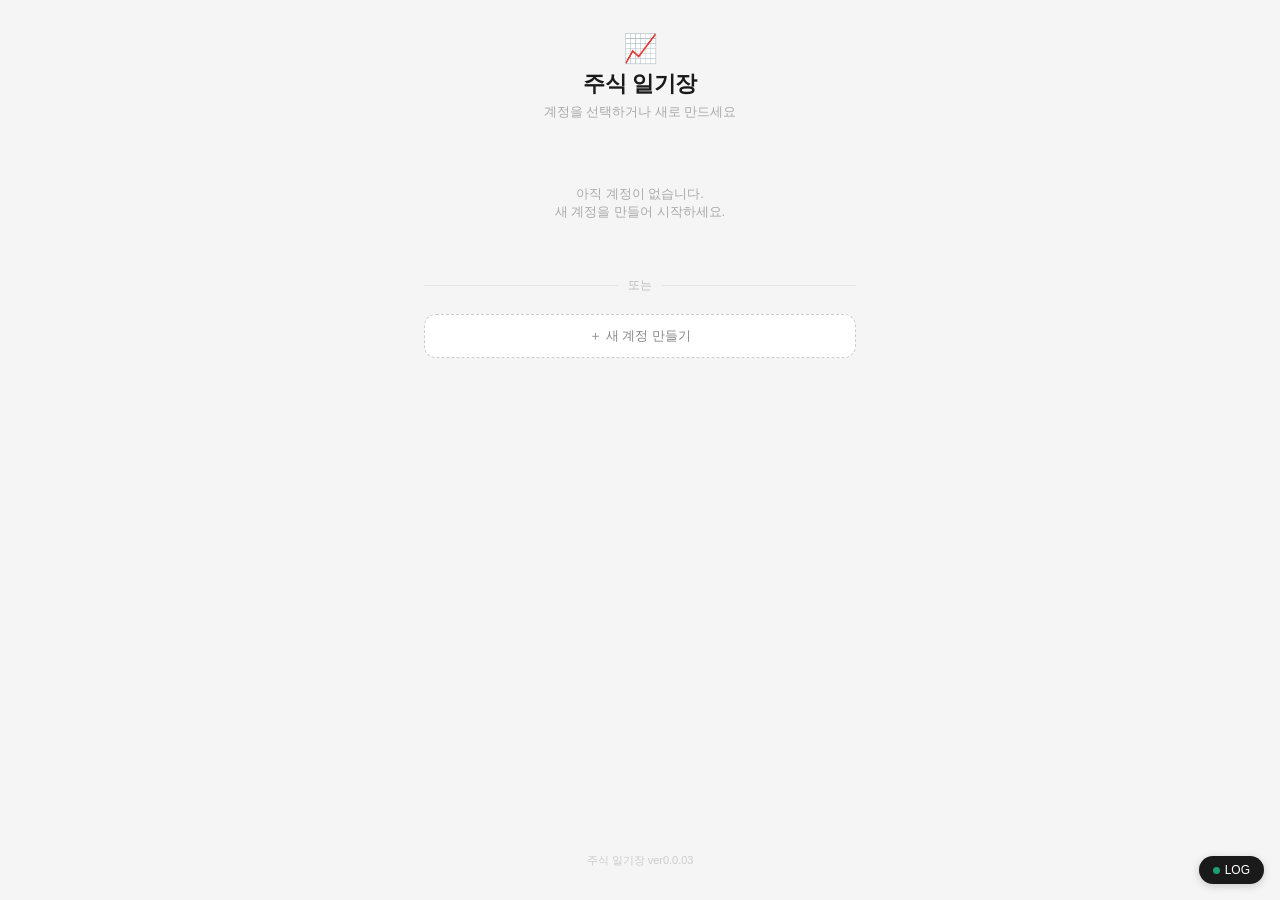
==== commit cd74024a: "Add files via upload" ====
--- a/index.html
+++ b/index.html
@@ -4,254 +4,63 @@
 <meta charset="UTF-8">
 <meta name="viewport" content="width=device-width, initial-scale=1.0">
 <title>주식 일기장</title>
+<link rel="stylesheet" href="css/common.css">
 <style>
-*{box-sizing:border-box;margin:0;padding:0}
-body{font-family:-apple-system,BlinkMacSystemFont,'Segoe UI',sans-serif;background:#f5f5f5;color:#1a1a1a;font-size:14px}
-.app{max-width:900px;margin:0 auto;background:#fff;min-height:100vh}
-
-/* topbar */
-.topbar{display:flex;align-items:center;justify-content:space-between;padding:1rem 1.5rem;border-bottom:1px solid #e5e5e5;background:#fff}
-.topbar-title{font-size:16px;font-weight:600;letter-spacing:-0.3px}
-.topbar-right{display:flex;align-items:center;gap:8px}
-.ttabs{display:flex;gap:4px}
-.ttab{padding:6px 14px;font-size:13px;background:none;border:1px solid #ddd;border-radius:8px;cursor:pointer;color:#666}
-.ttab.active{background:#1a1a1a;color:#fff;border-color:#1a1a1a}
-.api-btn{padding:6px 12px;font-size:12px;background:none;border:1px solid #ddd;border-radius:8px;cursor:pointer;color:#666;display:flex;align-items:center;gap:4px}
-.api-btn.synced{border-color:#378ADD;color:#378ADD}
-.api-btn.synced::before{content:'●';font-size:8px}
-.sync-status{font-size:12px;min-height:18px;padding:6px 10px;border-radius:6px;text-align:center}
-.sync-status.ok{background:#E1F5EE;color:#0a5e3f}
-.sync-status.err{background:#fff5f5;color:#e24b4a}
-.sync-status.info{background:#E6F1FB;color:#185FA5}
-.api-btn.connected::before{content:'●';font-size:8px}
-.api-btn:not(.connected)::before{content:'○';font-size:8px}
-
-/* 보안 잠금 화면 */
-.lock-screen{position:fixed;inset:0;background:#f5f5f5;display:flex;align-items:center;justify-content:center;z-index:1000}
-.lock-card{background:#fff;border-radius:16px;padding:2rem;width:340px;box-shadow:0 4px 24px rgba(0,0,0,.08)}
-.lock-icon{font-size:32px;text-align:center;margin-bottom:1rem}
-.lock-title{font-size:17px;font-weight:600;text-align:center;margin-bottom:.25rem}
-.lock-sub{font-size:12px;color:#888;text-align:center;margin-bottom:1.5rem}
-.lock-input{width:100%;padding:10px 14px;border:1px solid #ddd;border-radius:10px;font-size:14px;margin-bottom:10px}
-.lock-input:focus{outline:none;border-color:#999}
-.lock-btn{width:100%;padding:11px;background:#1a1a1a;color:#fff;border:none;border-radius:10px;font-size:14px;font-weight:500;cursor:pointer;margin-bottom:8px}
-.lock-btn:hover{background:#333}
-.lock-btn.sec{background:#fff;color:#666;border:1px solid #ddd}
-.lock-btn.sec:hover{background:#f5f5f5}
-.lock-err{font-size:12px;color:#e24b4a;text-align:center;min-height:18px;background:#fff5f5;border-radius:6px;padding:0;transition:padding .15s}
-.lock-err:not(:empty){padding:7px 10px;margin-bottom:4px}
-
-/* API 설정 모달 */
-.modal-overlay{position:fixed;inset:0;background:rgba(0,0,0,.4);z-index:500;display:flex;align-items:center;justify-content:center}
-.modal{background:#fff;border-radius:16px;padding:1.75rem;width:400px;max-width:calc(100vw - 2rem)}
-.modal-title{font-size:16px;font-weight:600;margin-bottom:.25rem}
-.modal-sub{font-size:12px;color:#888;margin-bottom:1.5rem}
-.mfg{display:flex;flex-direction:column;gap:4px;margin-bottom:12px}
-.mfg label{font-size:11px;color:#666;font-weight:500}
-.mfg input,.mfg select{font-size:13px;border:1px solid #ddd;border-radius:8px;padding:8px 10px;background:#fff;color:#1a1a1a;width:100%}
-.mfg input:focus,.mfg select:focus{outline:none;border-color:#999}
-.modal-note{font-size:11px;color:#888;background:#f9f9f9;border-radius:8px;padding:10px 12px;margin-bottom:14px;line-height:1.6}
-.modal-note strong{color:#555}
-.modal-btns{display:flex;justify-content:flex-end;gap:8px}
-.mbtn{padding:8px 18px;border-radius:8px;font-size:13px;font-weight:500;cursor:pointer}
-.mbtn-p{background:#1a1a1a;color:#fff;border:none}
-.mbtn-p:hover{background:#333}
-.mbtn-g{background:#fff;border:1px solid #ddd;color:#666}
-.mbtn-g:hover{background:#f5f5f5}
-.mbtn-r{background:#fff;border:1px solid #e24b4a;color:#e24b4a}
-.mbtn-r:hover{background:#fff5f5}
-.modal-err{font-size:12px;color:#e24b4a;margin-bottom:8px;min-height:16px}
-
-/* 캘린더 */
-.cal-header{display:flex;align-items:center;justify-content:space-between;padding:.75rem 1.5rem;border-bottom:1px solid #e5e5e5}
-.cal-nav{display:flex;align-items:center;gap:10px}
-.nav-btn{background:none;border:1px solid #ddd;border-radius:8px;padding:5px 12px;cursor:pointer;font-size:15px;color:#1a1a1a}
-.nav-btn:hover{background:#f5f5f5}
-.cal-month{font-size:15px;font-weight:600;min-width:110px;text-align:center}
-.legend{display:flex;gap:14px;font-size:12px;color:#666}
-.dot{width:8px;height:8px;border-radius:50%;display:inline-block;vertical-align:middle;margin-right:3px}
-.cal-wrap{padding:.5rem 1rem .5rem}
-.day-labels{display:grid;grid-template-columns:repeat(7,1fr);text-align:center;padding:8px 0 4px}
-.day-labels span{font-size:11px;font-weight:600;color:#888}
-.day-labels span:first-child{color:#e24b4a}
-.day-labels span:last-child{color:#378ADD}
-.cells{display:grid;grid-template-columns:repeat(7,1fr);gap:3px}
-.cell{min-height:75px;border-radius:8px;padding:5px 6px;cursor:pointer;border:1px solid transparent;transition:background .1s}
-.cell:hover{background:#f8f8f8;border-color:#e5e5e5}
-.cell.today{border:2px solid #1a1a1a}
-.cell.sel{background:#f0f0f0;border-color:#999}
-.cell.other .dnum{color:#ccc}
-.dnum{font-size:12px;font-weight:600;margin-bottom:3px}
-.cell.sun .dnum{color:#e24b4a}
-.cell.sat .dnum{color:#378ADD}
-.ctrade{font-size:10px;padding:1px 5px;border-radius:3px;white-space:nowrap;overflow:hidden;text-overflow:ellipsis;margin-bottom:2px}
-.ctrade.buy{background:#E1F5EE;color:#0a5e3f}
-.ctrade.sell{background:#FEECEC;color:#9b2222}
-.more{font-size:10px;color:#999}
-
-/* 패널 */
-.panel{border-top:1px solid #e5e5e5;padding:1.25rem 1.5rem}
-.ph{display:flex;align-items:center;justify-content:space-between;margin-bottom:1rem}
-.pt{font-size:15px;font-weight:600}
-.pc{background:none;border:none;font-size:22px;cursor:pointer;color:#999;line-height:1;padding:0 4px}
-.pc:hover{color:#333}
-.dt-item{display:flex;align-items:flex-start;gap:10px;padding:10px 12px;background:#f9f9f9;border-radius:8px;margin-bottom:6px;border:1px solid #eee}
-.dbadge{font-size:11px;padding:2px 8px;border-radius:10px;font-weight:600;white-space:nowrap;margin-top:1px}
-.dbadge.buy{background:#E1F5EE;color:#0a5e3f}
-.dbadge.sell{background:#FEECEC;color:#9b2222}
-.dname{font-size:13px;font-weight:600}
-.ddetail{font-size:12px;color:#666;margin-top:2px}
-.dmemo{font-size:11px;color:#888;font-style:italic;margin-top:3px}
-.ddel{margin-left:auto;background:none;border:none;color:#e24b4a;cursor:pointer;font-size:12px;padding:2px 6px;white-space:nowrap}
-.ddel:hover{text-decoration:underline}
-
-/* 폼 */
-.form-sep{border-top:1px solid #e5e5e5;padding-top:1rem;margin-top:.75rem}
-.form-sep-title{font-size:13px;font-weight:600;color:#555;margin-bottom:12px}
-.fg2{display:grid;grid-template-columns:1fr 1fr;gap:10px}
-.fg{display:flex;flex-direction:column;gap:4px}
-.fg.full{grid-column:1/-1}
-.fg label{font-size:11px;color:#666;font-weight:500}
-input,select,textarea{font-size:13px;border:1px solid #ddd;border-radius:8px;padding:8px 10px;background:#fff;color:#1a1a1a;width:100%}
-input:focus,select:focus,textarea:focus{outline:none;border-color:#999}
-textarea{resize:vertical;min-height:60px}
-.input-with-btn{display:flex;gap:6px}
-.input-with-btn input{flex:1}
-.fetch-price-btn{padding:8px 10px;font-size:12px;background:#f5f5f5;border:1px solid #ddd;border-radius:8px;cursor:pointer;white-space:nowrap;color:#555}
-.fetch-price-btn:hover{background:#eee}
-.brow{display:flex;justify-content:flex-end;gap:8px;margin-top:12px}
-.btn{padding:8px 18px;border-radius:8px;font-size:13px;font-weight:500;cursor:pointer}
-.btn-p{background:#1a1a1a;color:#fff;border:none}
-.btn-p:hover{background:#333}
-.btn-g{background:#fff;border:1px solid #ddd;color:#666}
-.btn-g:hover{background:#f5f5f5}
-.fmsg{font-size:12px;text-align:right;margin-top:6px;min-height:18px}
-
-/* 종목 자동완성 */
-.ac-wrap{position:relative}
-.ac-list{position:absolute;top:100%;left:0;right:0;background:#fff;border:1px solid #ddd;border-radius:8px;box-shadow:0 4px 16px rgba(0,0,0,.1);z-index:200;max-height:180px;overflow-y:auto;margin-top:2px}
-.ac-item{padding:8px 12px;cursor:pointer;display:flex;align-items:center;justify-content:space-between;font-size:13px}
-.ac-item:hover,.ac-item.active{background:#f5f5f5}
-.ac-item-name{font-weight:500}
-.ac-item-code{font-size:11px;color:#aaa;font-family:monospace}
-.ac-item-cat{font-size:10px;color:#888;background:#f0f0f0;padding:1px 6px;border-radius:4px}
-
-/* 계산기 모달 */
-.calc-overlay{position:fixed;inset:0;background:rgba(0,0,0,.45);z-index:600;display:flex;align-items:flex-end;justify-content:center}
-.calc-modal{background:#fff;border-radius:20px 20px 0 0;width:100%;max-width:400px;padding:1.5rem 1.5rem 2rem}
-.calc-title{font-size:15px;font-weight:600;margin-bottom:4px}
-.calc-sub{font-size:12px;color:#888;margin-bottom:1rem}
-.calc-display{background:#f5f5f5;border-radius:10px;padding:12px 16px;margin-bottom:12px;text-align:right}
-.calc-expr{font-size:12px;color:#aaa;min-height:16px;margin-bottom:2px}
-.calc-val{font-size:26px;font-weight:600;letter-spacing:-0.5px}
-.calc-grid{display:grid;grid-template-columns:repeat(4,1fr);gap:8px;margin-bottom:12px}
-.ck{padding:14px 0;font-size:16px;font-weight:500;border:none;border-radius:10px;cursor:pointer;background:#f5f5f5;color:#1a1a1a}
-.ck:active{transform:scale(.95)}
-.ck.op{background:#e8e8e8;color:#1a1a1a}
-.ck.eq{background:#1a1a1a;color:#fff}
-.ck.del{background:#e8e8e8}
-.ck.zero{grid-column:span 2}
-.calc-confirm{width:100%;padding:13px;background:#1a1a1a;color:#fff;border:none;border-radius:12px;font-size:15px;font-weight:500;cursor:pointer;margin-top:4px}
-.calc-confirm:hover{background:#333}
-.calc-cancel{width:100%;padding:10px;background:none;border:none;color:#888;font-size:13px;cursor:pointer;margin-top:6px}
-
-/* 내역 */
-.list-wrap{padding:1rem 1.5rem 2rem}
-.lfilters{display:flex;gap:8px;margin-bottom:14px}
-.lfilters select{font-size:12px;padding:5px 8px;width:auto}
-table{width:100%;border-collapse:collapse;font-size:13px}
-th{text-align:left;padding:8px 10px;font-size:11px;font-weight:600;color:#888;border-bottom:1px solid #e5e5e5;text-transform:uppercase;letter-spacing:.3px}
-td{padding:8px 10px;border-bottom:1px solid #f0f0f0;overflow:hidden;text-overflow:ellipsis;white-space:nowrap}
-.badge{display:inline-block;padding:2px 8px;border-radius:10px;font-size:11px;font-weight:600}
-.badge.buy{background:#E1F5EE;color:#0a5e3f}
-.badge.sell{background:#FEECEC;color:#9b2222}
-
-/* 통계 */
-.smetrics{display:grid;grid-template-columns:repeat(3,1fr);gap:12px;padding:1.25rem 1.5rem 0}
-.metric{background:#f9f9f9;border-radius:8px;padding:1rem;border:1px solid #eee}
-.ml{font-size:11px;color:#888;margin-bottom:4px;font-weight:500}
-.mv{font-size:20px;font-weight:600}
-.profit{color:#1D9E75}.loss{color:#e24b4a}
-
-/* 현재가 섹션 */
-.price-section{padding:1.25rem 1.5rem 0}
-.price-header{display:flex;align-items:center;justify-content:space-between;margin-bottom:10px}
-.price-title{font-size:13px;font-weight:600;color:#555}
-.refresh-btn{display:flex;align-items:center;gap:4px;padding:5px 12px;font-size:12px;background:#fff;border:1px solid #ddd;border-radius:8px;cursor:pointer;color:#555}
-.refresh-btn:hover{background:#f5f5f5}
-.refresh-btn.loading{opacity:.6;pointer-events:none}
-.price-cards{display:grid;grid-template-columns:repeat(auto-fill,minmax(200px,1fr));gap:10px;margin-bottom:1rem}
-.price-card{background:#f9f9f9;border-radius:10px;padding:12px 14px;border:1px solid #eee}
-.pc-name{font-size:13px;font-weight:600;margin-bottom:2px}
-.pc-code{font-size:10px;color:#aaa;margin-bottom:8px}
-.pc-price{font-size:18px;font-weight:600;margin-bottom:2px}
-.pc-change{font-size:11px}
-.pc-change.up{color:#1D9E75}
-.pc-change.down{color:#e24b4a}
-.pc-eval{font-size:11px;color:#888;margin-top:6px;padding-top:6px;border-top:1px solid #eee}
-.pc-eval-pl{font-weight:600}
-.pc-na{font-size:12px;color:#aaa;margin-top:4px}
-.price-updated{font-size:11px;color:#aaa;text-align:right;margin-bottom:1rem}
-.no-api-notice{background:#f9f9f9;border-radius:10px;padding:1rem 1.25rem;border:1px dashed #ddd;font-size:12px;color:#888;text-align:center}
-.no-api-notice button{margin-top:6px;padding:5px 14px;font-size:12px;background:#1a1a1a;color:#fff;border:none;border-radius:6px;cursor:pointer}
-
-.catsec{padding:1rem 1.5rem 2rem}
-.sec-title{font-size:13px;font-weight:600;color:#666;margin-bottom:10px;margin-top:16px}
-.ccard{background:#f9f9f9;border-radius:12px;padding:1rem 1.25rem;margin-bottom:10px;border:1px solid #eee}
-.cname{font-size:14px;font-weight:600;margin-bottom:10px}
-.crow{display:grid;grid-template-columns:repeat(4,1fr);gap:8px}
-.ci label{font-size:10px;color:#888;font-weight:500}
-.cv{font-size:13px;font-weight:600;margin-top:3px}
-.bar{height:6px;background:#e5e5e5;border-radius:3px;margin-top:10px;overflow:hidden}
-.bfill{height:100%;border-radius:3px;background:#1D9E75;transition:width .4s}
-.bfill.neg{background:#e24b4a}
-.empty{text-align:center;padding:3rem;color:#aaa;font-size:13px}
-
-@media(max-width:600px){
-  .fg2{grid-template-columns:1fr}
-  .smetrics{grid-template-columns:1fr 1fr}
-  .crow{grid-template-columns:1fr 1fr}
-  .cal-header{padding:.75rem 1rem}
-  .topbar,.panel,.list-wrap,.catsec,.price-section{padding-left:1rem;padding-right:1rem}
-  .price-cards{grid-template-columns:1fr 1fr}
-  /* 모바일 캘린더: 셀 높이 줄이고 종목명 숨김 처리 개선 */
-  .cell{min-height:52px;padding:3px 4px}
-  .dnum{font-size:11px;margin-bottom:2px}
-  .ctrade{font-size:9px;padding:1px 3px;max-width:100%;overflow:hidden;text-overflow:ellipsis;white-space:nowrap}
-  .more{font-size:9px}
-  /* 내역 탭 모바일: 가로 스크롤 */
-  .list-wrap{overflow-x:auto}
-  table{min-width:640px}
-  .lfilters{flex-wrap:wrap;gap:6px}
-  .lfilters input{width:100px}
-}
-
-/* 로그 패널 */
-.log-toggle{position:fixed;bottom:16px;right:16px;z-index:800;background:#1a1a1a;color:#fff;border:none;border-radius:20px;padding:7px 14px;font-size:12px;cursor:pointer;display:flex;align-items:center;gap:5px;box-shadow:0 2px 8px rgba(0,0,0,.18)}
-.log-toggle .log-dot{width:7px;height:7px;border-radius:50%;background:#1D9E75}
-.log-toggle .log-dot.err{background:#e24b4a}
-.log-toggle .log-dot.warn{background:#EF9F27}
-.log-toggle .log-dot.info{background:#378ADD}
-.log-panel{position:fixed;bottom:52px;right:16px;z-index:800;width:340px;max-width:calc(100vw - 32px);background:#1a1a1a;border-radius:12px;overflow:hidden;box-shadow:0 4px 20px rgba(0,0,0,.25)}
-.log-panel-header{display:flex;align-items:center;justify-content:space-between;padding:10px 14px;border-bottom:1px solid #333}
-.log-panel-title{font-size:12px;font-weight:600;color:#fff}
-.log-clear{font-size:11px;color:#888;background:none;border:none;cursor:pointer;padding:0}
-.log-clear:hover{color:#ccc}
-.log-list{max-height:240px;overflow-y:auto;padding:6px 0}
-.log-item{display:flex;align-items:flex-start;gap:8px;padding:5px 14px;font-size:11px;border-bottom:1px solid #222}
-.log-item:last-child{border-bottom:none}
-.log-time{color:#555;white-space:nowrap;min-width:44px;font-family:monospace}
-.log-icon{min-width:14px;text-align:center}
-.log-msg{color:#ccc;line-height:1.4;word-break:break-all}
-.log-msg.ok{color:#1D9E75}
-.log-msg.err{color:#e24b4a}
-.log-msg.warn{color:#EF9F27}
-.log-msg.info{color:#378ADD}
-.log-empty{padding:16px;text-align:center;font-size:11px;color:#555}
+.hub{max-width:480px;margin:0 auto;padding:2rem 1.5rem;min-height:100vh;display:flex;flex-direction:column}
+.hub-logo{font-size:28px;text-align:center;margin-bottom:.25rem}
+.hub-title{font-size:22px;font-weight:700;text-align:center;letter-spacing:-.5px;margin-bottom:.25rem}
+.hub-sub{font-size:13px;color:#aaa;text-align:center;margin-bottom:2rem}
+
+/* 계정 목록 */
+.account-list{display:flex;flex-direction:column;gap:10px;margin-bottom:1.5rem}
+.account-card{display:flex;align-items:center;gap:12px;padding:14px 16px;background:#f9f9f9;border-radius:12px;border:1px solid #eee;cursor:pointer;transition:all .15s}
+.account-card:hover{background:#f0f0f0;border-color:#ddd}
+.account-avatar{width:38px;height:38px;border-radius:50%;background:#1a1a1a;color:#fff;display:flex;align-items:center;justify-content:center;font-size:15px;font-weight:700;flex-shrink:0}
+.account-info{flex:1}
+.account-name{font-size:14px;font-weight:600}
+.account-meta{font-size:11px;color:#aaa;margin-top:2px}
+.account-arrow{color:#ccc;font-size:18px}
+.account-del{background:none;border:none;color:#e24b4a;cursor:pointer;font-size:11px;padding:4px 8px;border-radius:6px;opacity:0;transition:opacity .15s}
+.account-card:hover .account-del{opacity:1}
+
+.divider{display:flex;align-items:center;gap:10px;margin-bottom:1.25rem}
+.divider::before,.divider::after{content:'';flex:1;height:1px;background:#e5e5e5}
+.divider span{font-size:12px;color:#bbb}
+
+.add-account-btn{width:100%;padding:12px;background:#fff;border:1px dashed #ccc;border-radius:12px;color:#888;font-size:13px;cursor:pointer;display:flex;align-items:center;justify-content:center;gap:6px;transition:all .15s}
+.add-account-btn:hover{background:#f9f9f9;border-color:#999;color:#555}
+
+/* 로그인 카드 */
+.login-card{background:#fff;border-radius:16px;padding:1.75rem;border:1px solid #e5e5e5;box-shadow:0 2px 16px rgba(0,0,0,.06);margin-bottom:1rem}
+.login-back{background:none;border:none;color:#888;cursor:pointer;font-size:13px;margin-bottom:1rem;display:flex;align-items:center;gap:4px;padding:0}
+.login-back:hover{color:#333}
+.login-avatar{width:48px;height:48px;border-radius:50%;background:#1a1a1a;color:#fff;display:flex;align-items:center;justify-content:center;font-size:20px;font-weight:700;margin:0 auto 1rem}
+.login-name{font-size:17px;font-weight:600;text-align:center;margin-bottom:.25rem}
+.login-sub{font-size:12px;color:#aaa;text-align:center;margin-bottom:1.5rem}
+.login-input{width:100%;padding:11px 14px;border:1px solid #ddd;border-radius:10px;font-size:14px;margin-bottom:10px}
+.login-input:focus{outline:none;border-color:#999}
+.login-btn{width:100%;padding:12px;background:#1a1a1a;color:#fff;border:none;border-radius:10px;font-size:14px;font-weight:500;cursor:pointer;margin-bottom:6px}
+.login-btn:hover{background:#333}
+.login-err{font-size:12px;color:#e24b4a;text-align:center;min-height:18px;background:#fff5f5;border-radius:6px;transition:padding .15s}
+.login-err:not(:empty){padding:7px 10px;margin-bottom:6px}
+
+/* 신규 계정 폼 */
+.new-account-form{background:#fff;border-radius:16px;padding:1.75rem;border:1px solid #e5e5e5;box-shadow:0 2px 16px rgba(0,0,0,.06)}
+.new-form-title{font-size:15px;font-weight:600;margin-bottom:.25rem}
+.new-form-sub{font-size:12px;color:#888;margin-bottom:1.25rem}
+.new-input{width:100%;padding:10px 14px;border:1px solid #ddd;border-radius:10px;font-size:13px;margin-bottom:8px}
+.new-input:focus{outline:none;border-color:#999}
+.new-btns{display:flex;gap:8px;margin-top:4px}
+.new-btn-p{flex:1;padding:10px;background:#1a1a1a;color:#fff;border:none;border-radius:10px;font-size:13px;font-weight:500;cursor:pointer}
+.new-btn-p:hover{background:#333}
+.new-btn-g{flex:1;padding:10px;background:#fff;border:1px solid #ddd;border-radius:10px;font-size:13px;color:#666;cursor:pointer}
+.new-btn-g:hover{background:#f5f5f5}
+.new-err{font-size:12px;color:#e24b4a;min-height:16px;margin-bottom:4px}
+
+.hub-footer{margin-top:auto;padding-top:2rem;text-align:center;font-size:11px;color:#ccc}
 </style>
 </head>
 <body>
-
 <!-- 로그 패널 -->
 <button class="log-toggle" id="log-toggle-btn" onclick="toggleLog()">
   <span class="log-dot" id="log-dot"></span> LOG
@@ -259,7 +68,7 @@
 <div class="log-panel" id="log-panel" style="display:none">
   <div class="log-panel-header">
     <span class="log-panel-title">실행 로그</span>
-    <span style="font-size:10px;color:#555;font-family:monospace;letter-spacing:0.3px" id="version-badge">ver0.0.02</span>
+    <span class="log-ver" id="version-badge"></span>
     <button class="log-clear" onclick="clearLog()">전체 삭제</button>
   </div>
   <div class="log-list" id="log-list">
@@ -267,1483 +76,223 @@
   </div>
 </div>
 
-<!-- 잠금 화면 -->
-<div class="lock-screen" id="lock-screen">
-  <div class="lock-card">
-    <div class="lock-icon">🔐</div>
-    <div class="lock-title" id="lock-title">주식 일기장</div>
-    <div class="lock-sub" id="lock-sub">비밀번호를 입력하세요</div>
-    <input class="lock-input" type="password" id="lock-pw" placeholder="비밀번호" autocomplete="current-password">
-    <input class="lock-input" type="password" id="lock-pw2" placeholder="비밀번호 확인" autocomplete="new-password" style="display:none">
-    <div class="lock-err" id="lock-err"></div>
-    <button class="lock-btn" id="lock-submit-btn">잠금 해제</button>
-    <div style="display:flex;align-items:center;gap:8px;margin-top:4px">
-      <div style="flex:1;height:1px;background:#eee"></div>
-      <span style="font-size:11px;color:#ccc">또는</span>
-      <div style="flex:1;height:1px;background:#eee"></div>
+<div class="hub">
+  <div style="margin-top:2.5rem margin-bottom:.5rem">
+    <div class="hub-logo">📈</div>
+    <div class="hub-title">주식 일기장</div>
+    <div class="hub-sub">계정을 선택하거나 새로 만드세요</div>
+  </div>
+
+  <!-- 구버전 데이터 감지 배너 -->
+  <div id="legacy-banner" style="display:none;background:#FFF8E6;border:1px solid #EFD080;border-radius:12px;padding:14px 16px;margin-bottom:1.25rem;font-size:12px;line-height:1.6">
+    <div style="font-weight:600;color:#7A5C00;margin-bottom:4px">⚠ 이전 버전 데이터가 감지되었습니다</div>
+    <div style="color:#7A5C00">새 버전은 계정별 데이터 구조로 변경되었습니다.<br>기존 데이터는 CSV로 백업 후 초기화를 권장합니다.</div>
+    <div style="display:flex;gap:8px;margin-top:10px">
+      <button onclick="clearLegacyData()" style="padding:6px 14px;font-size:12px;background:#1a1a1a;color:#fff;border:none;border-radius:8px;cursor:pointer">🗑 구버전 데이터 초기화</button>
+      <button onclick="dismissLegacyBanner()" style="padding:6px 14px;font-size:12px;background:#fff;border:1px solid #ddd;border-radius:8px;cursor:pointer;color:#666">나중에</button>
     </div>
-    <button class="lock-btn sec" id="lock-new-btn">🗑 데이터 초기화 (비번 분실)</button>
-  </div>
-</div>
-
-<!-- 동기화 모달 -->
-<div class="modal-overlay" id="sync-modal" style="display:none">
-  <div class="modal">
-    <div class="modal-title">☁ 클라우드 동기화</div>
-    <div class="modal-sub">동기화 ID로 모든 기기에서 데이터를 공유합니다</div>
-    <div class="modal-note">
-      <strong>🔒 보안 안내</strong><br>
-      데이터는 마스터 비밀번호로 암호화된 상태로 저장됩니다.<br>
-      Cloudflare 서버에도 평문이 전달되지 않습니다.<br>
-      동기화 ID는 기기 식별자로만 사용되며 비밀번호가 아닙니다.
+  </div>
+
+  <!-- 계정 목록 화면 -->
+  <div id="screen-accounts">
+    <div class="account-list" id="account-list"></div>
+    <div class="divider"><span>또는</span></div>
+    <button class="add-account-btn" onclick="showNewAccount()">＋ 새 계정 만들기</button>
+  </div>
+
+  <!-- 로그인 화면 -->
+  <div id="screen-login" style="display:none">
+    <div class="login-card">
+      <button class="login-back" onclick="showAccounts()">← 계정 목록</button>
+      <div class="login-avatar" id="login-avatar"></div>
+      <div class="login-name" id="login-username"></div>
+      <div class="login-sub">비밀번호를 입력하세요</div>
+      <div class="login-err" id="login-err"></div>
+      <input class="login-input" type="password" id="login-pw" placeholder="비밀번호" autocomplete="current-password">
+      <button class="login-btn" onclick="doLogin()">로그인</button>
     </div>
-    <div class="mfg">
-      <label>동기화 ID <span style="color:#aaa;font-weight:400">(기기 간 공유할 고유 이름)</span></label>
-      <input type="text" id="sync-user-id" placeholder="예: my-stock-diary-2024" autocomplete="off" maxlength="64">
-    </div>
-    <div class="modal-err" id="sync-err"></div>
-    <div style="display:flex;flex-direction:column;gap:8px;margin-bottom:8px">
-      <button class="mbtn mbtn-p" style="width:100%;padding:10px" onclick="syncUpload()">⬆ 이 기기 → 클라우드 (업로드)</button>
-      <button class="mbtn mbtn-g" style="width:100%;padding:10px" onclick="syncDownload()">⬇ 클라우드 → 이 기기 (다운로드)</button>
-    </div>
-    <div class="sync-status" id="sync-status"></div>
-    <div class="modal-btns" style="margin-top:8px">
-      <button class="mbtn mbtn-r" onclick="syncDelete()" id="sync-del-btn" style="margin-right:auto">클라우드 데이터 삭제</button>
-      <button class="mbtn mbtn-g" onclick="closeSyncModal()">닫기</button>
-    </div>
-  </div>
-</div>
-
-<!-- API 설정 모달 -->
-<div class="modal-overlay" id="api-modal" style="display:none">
-  <div class="modal">
-    <div class="modal-title">KIS API 설정</div>
-    <div class="modal-sub">한국투자증권 Developers에서 발급받은 정보를 입력하세요</div>
-    <div class="modal-note">
-      <strong>🔒 보안 안내</strong><br>
-      AppKey/Secret은 마스터 비밀번호로 AES-256 암호화되어 저장됩니다.<br>
-      서버로 전송되지 않으며 이 기기에만 보관됩니다.
-    </div>
-    <div class="mfg">
-      <label>App Key</label>
-      <input type="text" id="m-appkey" placeholder="발급받은 App Key" autocomplete="off">
-    </div>
-    <div class="mfg">
-      <label>App Secret</label>
-      <input type="password" id="m-appsecret" placeholder="발급받은 App Secret" autocomplete="off">
-    </div>
-    <div class="mfg">
-      <label>계좌 유형</label>
-      <select id="m-ispaper">
-        <option value="false">실전투자</option>
-        <option value="true">모의투자</option>
-      </select>
-    </div>
-    <div class="modal-err" id="m-err"></div>
-    <div class="modal-btns">
-      <button class="mbtn mbtn-r" onclick="clearApiSettings()" id="m-clear-btn" style="display:none;margin-right:auto">설정 삭제</button>
-      <button class="mbtn mbtn-g" onclick="closeApiModal()">취소</button>
-      <button class="mbtn mbtn-p" onclick="saveApiSettings()">저장</button>
-    </div>
-  </div>
-</div>
-
-<!-- 거래 수정 모달 -->
-<div class="modal-overlay" id="edit-modal" style="display:none">
-  <div class="modal">
-    <div class="modal-title">거래 수정</div>
-    <div class="modal-sub">내용을 수정한 후 저장하세요</div>
-    <input type="hidden" id="edit-id">
-    <div style="display:grid;grid-template-columns:1fr 1fr;gap:10px">
-      <div class="mfg" style="grid-column:1/-1"><label>종목명</label><input type="text" id="edit-name"></div>
-      <div class="mfg"><label>종목코드</label><input type="text" id="edit-code"></div>
-      <div class="mfg"><label>날짜</label><input type="date" id="edit-date"></div>
-      <div class="mfg"><label>카테고리</label>
-        <select id="edit-cat"><option>국내주식</option><option>미국주식</option><option>ETF</option><option>코인</option><option>기타</option></select>
-      </div>
-      <div class="mfg"><label>거래 유형</label>
-        <select id="edit-type"><option value="매입">매입</option><option value="매도">매도</option></select>
-      </div>
-      <div class="mfg"><label>수량</label><input type="number" id="edit-qty" min="0" step="any"></div>
-      <div class="mfg"><label>단가 (원)</label><input type="number" id="edit-price" min="0" step="any"></div>
-      <div class="mfg"><label>수수료 (원)</label><input type="number" id="edit-fee" min="0" step="any"></div>
-      <div class="mfg" style="grid-column:1/-1"><label>메모</label><textarea id="edit-memo" style="min-height:54px"></textarea></div>
-    </div>
-    <div class="modal-err" id="edit-err"></div>
-    <div class="modal-btns">
-      <button class="mbtn mbtn-g" onclick="closeEditModal()">취소</button>
-      <button class="mbtn mbtn-p" onclick="saveEdit()">저장</button>
-    </div>
-  </div>
-</div>
-
-<div class="app" id="main-app" style="display:none">
-  <div class="topbar">
-    <span class="topbar-title">📈 주식 일기장</span>
-    <div class="topbar-right">
-      <button class="api-btn" id="sync-btn" onclick="openSyncModal()">☁ 동기화</button>
-      <button class="api-btn" id="api-status-btn" onclick="openApiModal()">KIS API</button>
-      <div class="ttabs">
-        <button class="ttab active" onclick="showView('cal')">캘린더</button>
-        <button class="ttab" onclick="showView('list')">내역</button>
-        <button class="ttab" onclick="showView('stats')">통계</button>
+  </div>
+
+  <!-- 신규 계정 화면 -->
+  <div id="screen-new" style="display:none">
+    <div class="new-account-form">
+      <div class="new-form-title">새 계정 만들기</div>
+      <div class="new-form-sub">계정 ID와 비밀번호를 설정하세요. 비밀번호 분실 시 복구 불가합니다.</div>
+      <div class="new-err" id="new-err"></div>
+      <input class="new-input" type="text" id="new-userid" placeholder="계정 ID (영문, 숫자, 4자 이상)" maxlength="32" autocomplete="off">
+      <input class="new-input" type="password" id="new-pw" placeholder="비밀번호 (4자 이상)" autocomplete="new-password">
+      <input class="new-input" type="password" id="new-pw2" placeholder="비밀번호 확인" autocomplete="new-password">
+      <div class="new-btns">
+        <button class="new-btn-g" onclick="showAccounts()">취소</button>
+        <button class="new-btn-p" onclick="createAccount()">계정 만들기</button>
       </div>
     </div>
   </div>
 
-  <!-- 캘린더 뷰 -->
-  <div id="v-cal">
-    <div class="cal-header">
-      <div class="cal-nav">
-        <button class="nav-btn" onclick="moveM(-1)">&#8249;</button>
-        <span class="cal-month" id="cal-lbl"></span>
-        <button class="nav-btn" onclick="moveM(1)">&#8250;</button>
-      </div>
-      <div class="legend">
-        <span><span class="dot" style="background:#1D9E75"></span>매입</span>
-        <span><span class="dot" style="background:#e24b4a"></span>매도</span>
-      </div>
-    </div>
-    <div class="cal-wrap">
-      <div class="day-labels">
-        <span>일</span><span>월</span><span>화</span><span>수</span><span>목</span><span>금</span><span>토</span>
-      </div>
-      <div class="cells" id="cells"></div>
-    </div>
-    <div id="panel" style="display:none">
-      <div class="panel">
-        <div class="ph">
-          <span class="pt" id="panel-title"></span>
-          <button class="pc" onclick="closePanel()">&#215;</button>
-        </div>
-        <div id="day-list"></div>
-        <div class="form-sep">
-          <div class="form-sep-title">새 거래 등록</div>
-          <div class="fg2">
-            <div class="fg full">
-              <label>종목명</label>
-              <div class="ac-wrap">
-                <input id="fn" type="text" placeholder="종목명 또는 코드 검색..." autocomplete="off" oninput="onStockInput()" onkeydown="onStockKeydown(event)">
-                <div class="ac-list" id="ac-list" style="display:none"></div>
-              </div>
-            </div>
-            <div class="fg">
-              <label>종목코드</label>
-              <div class="input-with-btn">
-                <input id="fcode" type="text" placeholder="자동입력" maxlength="10" readonly style="background:#f9f9f9;color:#888">
-                <button class="fetch-price-btn" onclick="fetchPriceForForm()">시세↓</button>
-              </div>
-            </div>
-            <div class="fg">
-              <label>카테고리</label>
-              <select id="fc">
-                <option>국내주식</option><option>미국주식</option><option>ETF</option><option>코인</option><option>기타</option>
-              </select>
-            </div>
-            <div class="fg">
-              <label>거래 유형</label>
-              <select id="ft"><option value="매입">매입</option><option value="매도">매도</option></select>
-            </div>
-            <div class="fg">
-              <label>수량 (주)</label>
-              <div class="input-with-btn">
-                <input id="fq" type="number" min="0" step="any" placeholder="0">
-                <button class="fetch-price-btn" onclick="openCalc('qty')">🧮</button>
-              </div>
-            </div>
-            <div class="fg">
-              <label>단가 (원)</label>
-              <div class="input-with-btn">
-                <input id="fp" type="number" min="0" step="any" placeholder="0">
-                <button class="fetch-price-btn" onclick="openCalc('price')">🧮</button>
-              </div>
-            </div>
-            <div class="fg"><label>수수료 (원, 선택)</label><input id="ff" type="number" min="0" step="any" placeholder="0"></div>
-            <div class="fg full"><label>메모</label><textarea id="fm" placeholder="매매 이유, 목표가, 시장 상황 등..."></textarea></div>
-          </div>
-          <div class="brow">
-            <button class="btn btn-g" onclick="closePanel()">취소</button>
-            <button class="btn btn-p" onclick="addTrade()">등록하기</button>
-          </div>
-          <div class="fmsg" id="fmsg"></div>
-        </div>
-      </div>
-    </div>
-  </div>
-
-  <!-- 내역 뷰 -->
-  <div id="v-list" style="display:none">
-    <div class="list-wrap">
-      <div class="lfilters">
-        <input type="text" id="lsearch" placeholder="종목명 검색..." style="font-size:12px;padding:5px 8px;width:130px" oninput="renderList()">
-        <select id="lfc" onchange="renderList()">
-          <option value="">전체 카테고리</option>
-          <option>국내주식</option><option>미국주식</option><option>ETF</option><option>코인</option><option>기타</option>
-        </select>
-        <select id="lft" onchange="renderList()">
-          <option value="">전체 유형</option><option value="매입">매입</option><option value="매도">매도</option>
-        </select>
-        <select id="lsort" onchange="renderList()" style="font-size:12px;padding:5px 8px;width:auto">
-          <option value="date-desc">날짜 최신순</option>
-          <option value="date-asc">날짜 오래된순</option>
-          <option value="amount-desc">금액 큰순</option>
-          <option value="amount-asc">금액 작은순</option>
-          <option value="name-asc">종목명순</option>
-        </select>
-        <button class="btn btn-g" style="font-size:12px;padding:5px 12px;margin-left:auto" onclick="exportCSV()">⬇ CSV</button>
-      </div>
-      <table>
-        <thead><tr>
-          <th>날짜</th><th>종목</th><th>코드</th><th>카테고리</th><th>유형</th>
-          <th>수량</th><th>단가</th><th>총액</th><th>메모</th><th></th><th></th>
-        </tr></thead>
-        <tbody id="ltbody"></tbody>
-      </table>
-    </div>
-  </div>
-
-  <!-- 통계 뷰 -->
-  <div id="v-stats" style="display:none">
-    <div class="smetrics">
-      <div class="metric"><div class="ml">총 매입금액</div><div class="mv" id="sb">0원</div></div>
-      <div class="metric"><div class="ml">총 매도금액</div><div class="mv" id="ss">0원</div></div>
-      <div class="metric"><div class="ml">실현 손익</div><div class="mv" id="sp">0원</div></div>
-    </div>
-
-    <!-- 현재가 / 평가손익 -->
-    <div class="price-section">
-      <div class="price-header">
-        <span class="price-title">📊 보유종목 현재가</span>
-        <button class="refresh-btn" id="refresh-btn" onclick="fetchAllPrices()">
-          <span id="refresh-icon">↻</span> 시세 갱신
-        </button>
-      </div>
-      <div id="price-cards-wrap"></div>
-      <div class="price-updated" id="price-updated"></div>
-    </div>
-
-    <div class="catsec">
-      <div class="sec-title" style="margin-top:0">📅 월별 매매 현황</div>
-      <div id="monthly-chart" style="margin-bottom:1.5rem"></div>
-      <div class="sec-title">카테고리별 현황</div>
-      <div id="cat-cards"></div>
-      <div class="sec-title">종목별 손익</div>
-      <table>
-        <thead><tr><th>종목</th><th>코드</th><th>카테고리</th><th>매입</th><th>매도</th><th>손익</th><th>수익률</th></tr></thead>
-        <tbody id="stbody"></tbody>
-      </table>
-    </div>
-  </div>
-<!-- 계산기 모달 -->
-<div class="calc-overlay" id="calc-overlay" style="display:none" onclick="if(event.target===this)closeCalc()">
-  <div class="calc-modal">
-    <div class="calc-title" id="calc-title">수량 계산기</div>
-    <div class="calc-sub" id="calc-sub">계산 후 확인을 누르면 입력됩니다</div>
-    <div class="calc-display">
-      <div class="calc-expr" id="calc-expr"></div>
-      <div class="calc-val" id="calc-val">0</div>
-    </div>
-    <div class="calc-grid">
-      <button class="ck op" onclick="calcInput('C')">C</button>
-      <button class="ck op" onclick="calcInput('±')">±</button>
-      <button class="ck op" onclick="calcInput('%')">%</button>
-      <button class="ck op" onclick="calcInput('/')">÷</button>
-      <button class="ck" onclick="calcInput('7')">7</button>
-      <button class="ck" onclick="calcInput('8')">8</button>
-      <button class="ck" onclick="calcInput('9')">9</button>
-      <button class="ck op" onclick="calcInput('*')">×</button>
-      <button class="ck" onclick="calcInput('4')">4</button>
-      <button class="ck" onclick="calcInput('5')">5</button>
-      <button class="ck" onclick="calcInput('6')">6</button>
-      <button class="ck op" onclick="calcInput('-')">−</button>
-      <button class="ck" onclick="calcInput('1')">1</button>
-      <button class="ck" onclick="calcInput('2')">2</button>
-      <button class="ck" onclick="calcInput('3')">3</button>
-      <button class="ck op" onclick="calcInput('+')">+</button>
-      <button class="ck zero" onclick="calcInput('0')">0</button>
-      <button class="ck" onclick="calcInput('.')">.</button>
-      <button class="ck eq" onclick="calcInput('=')">=</button>
-    </div>
-    <button class="calc-confirm" onclick="confirmCalc()">확인 — 입력하기</button>
-    <button class="calc-cancel" onclick="closeCalc()">취소</button>
-  </div>
+  <div class="hub-footer" id="hub-footer">주식 일기장 <span id="version-footer"></span></div>
 </div>
 
-
+<script src="js/auth.js"></script>
 <script>
-// ═══════════════════════════════════════════════════════════
-// 보안 상수
-// ═══════════════════════════════════════════════════════════
-const PROXY_BASE = 'https://kis-proxy.i-jmkfx.workers.dev';
-const K = {
-  TRADES:  'sdv3_trades',
-  CREDS:   'sdv3_creds',
-  TOKEN:   'sdv3_token',
-  HASH:    'sdv3_hash',
-};
-
-// ═══════════════════════════════════════════════════════════
-// AES-256-GCM 암호화 유틸
-// ═══════════════════════════════════════════════════════════
-const Crypto = {
-  async deriveKey(pw) {
-    const enc = new TextEncoder();
-    const km = await crypto.subtle.importKey('raw', enc.encode(pw), {name:'PBKDF2'}, false, ['deriveKey']);
-    return crypto.subtle.deriveKey(
-      {name:'PBKDF2', salt: enc.encode('stock_diary_salt_v3'), iterations:150000, hash:'SHA-256'},
-      km, {name:'AES-GCM', length:256}, false, ['encrypt','decrypt']
-    );
-  },
-  async encrypt(text, pw) {
-    const key = await this.deriveKey(pw);
-    const iv = crypto.getRandomValues(new Uint8Array(12));
-    const ct = await crypto.subtle.encrypt({name:'AES-GCM', iv}, key, new TextEncoder().encode(text));
-    const buf = new Uint8Array(12 + ct.byteLength);
-    buf.set(iv); buf.set(new Uint8Array(ct), 12);
-    return btoa(String.fromCharCode(...buf));
-  },
-  async decrypt(b64, pw) {
-    const key = await this.deriveKey(pw);
-    const buf = Uint8Array.from(atob(b64), c => c.charCodeAt(0));
-    const dec = await crypto.subtle.decrypt({name:'AES-GCM', iv:buf.slice(0,12)}, key, buf.slice(12));
-    return new TextDecoder().decode(dec);
-  },
-  async hash(text) {
-    const buf = await crypto.subtle.digest('SHA-256', new TextEncoder().encode(text));
-    return Array.from(new Uint8Array(buf)).map(b=>b.toString(16).padStart(2,'0')).join('');
-  }
-};
-
-// ═══════════════════════════════════════════════════════════
-// 앱 상태
-// ═══════════════════════════════════════════════════════════
-let masterPw = null;
-let trades = [];
-let priceCache = {};   // { code: { price, change, changeRate, name, updatedAt } }
-let kisToken = null;
-let kisTokenExpiry = 0;
-let apiCreds = null;   // { appKey, appSecret, isPaper }
-
-let cy = new Date().getFullYear(), cm = new Date().getMonth(), sel = null;
-const todayStr = new Date().toISOString().slice(0,10);
-
-// ═══════════════════════════════════════════════════════════
-// 주요 국내 종목 DB (종목명 → 코드 자동완성용)
-// ═══════════════════════════════════════════════════════════
-const STOCK_DB = [
-  {n:'삼성전자',c:'005930',t:'국내주식'},{n:'SK하이닉스',c:'000660',t:'국내주식'},
-  {n:'LG에너지솔루션',c:'373220',t:'국내주식'},{n:'삼성바이오로직스',c:'207940',t:'국내주식'},
-  {n:'현대차',c:'005380',t:'국내주식'},{n:'기아',c:'000270',t:'국내주식'},
-  {n:'셀트리온',c:'068270',t:'국내주식'},{n:'POSCO홀딩스',c:'005490',t:'국내주식'},
-  {n:'KB금융',c:'105560',t:'국내주식'},{n:'신한지주',c:'055550',t:'국내주식'},
-  {n:'하나금융지주',c:'086790',t:'국내주식'},{n:'우리금융지주',c:'316140',t:'국내주식'},
-  {n:'카카오',c:'035720',t:'국내주식'},{n:'NAVER',c:'035420',t:'국내주식'},
-  {n:'LG화학',c:'051910',t:'국내주식'},{n:'삼성SDI',c:'006400',t:'국내주식'},
-  {n:'현대모비스',c:'012330',t:'국내주식'},{n:'삼성물산',c:'028260',t:'국내주식'},
-  {n:'LG전자',c:'066570',t:'국내주식'},{n:'SK텔레콤',c:'017670',t:'국내주식'},
-  {n:'KT',c:'030200',t:'국내주식'},{n:'LG유플러스',c:'032640',t:'국내주식'},
-  {n:'삼성전기',c:'009150',t:'국내주식'},{n:'삼성에스디에스',c:'018260',t:'국내주식'},
-  {n:'SK이노베이션',c:'096770',t:'국내주식'},{n:'에코프로비엠',c:'247540',t:'국내주식'},
-  {n:'에코프로',c:'086520',t:'국내주식'},{n:'포스코퓨처엠',c:'003670',t:'국내주식'},
-  {n:'두산에너빌리티',c:'034020',t:'국내주식'},{n:'한국전력',c:'015760',t:'국내주식'},
-  {n:'롯데케미칼',c:'011170',t:'국내주식'},{n:'GS건설',c:'006360',t:'국내주식'},
-  {n:'현대건설',c:'000720',t:'국내주식'},{n:'삼성생명',c:'032830',t:'국내주식'},
-  {n:'삼성화재',c:'000810',t:'국내주식'},{n:'미래에셋증권',c:'006800',t:'국내주식'},
-  {n:'카카오뱅크',c:'323410',t:'국내주식'},{n:'카카오페이',c:'377300',t:'국내주식'},
-  {n:'크래프톤',c:'259960',t:'국내주식'},{n:'넷마블',c:'251270',t:'국내주식'},
-  {n:'엔씨소프트',c:'036570',t:'국내주식'},{n:'펄어비스',c:'263750',t:'국내주식'},
-  {n:'HLB',c:'028300',t:'국내주식'},{n:'알테오젠',c:'196170',t:'국내주식'},
-  {n:'리가켐바이오',c:'141080',t:'국내주식'},{n:'한미약품',c:'128940',t:'국내주식'},
-  {n:'유한양행',c:'000100',t:'국내주식'},{n:'종근당',c:'185750',t:'국내주식'},
-  {n:'고려아연',c:'010130',t:'국내주식'},{n:'한화에어로스페이스',c:'012450',t:'국내주식'},
-  {n:'현대로템',c:'064350',t:'국내주식'},{n:'LIG넥스원',c:'079550',t:'국내주식'},
-  {n:'한화시스템',c:'272210',t:'국내주식'},{n:'코스모신소재',c:'005070',t:'국내주식'},
-  {n:'KODEX 200',c:'069500',t:'ETF'},{n:'KODEX 코스닥150',c:'229200',t:'ETF'},
-  {n:'KODEX 반도체',c:'091160',t:'ETF'},{n:'KODEX 2차전지산업',c:'305720',t:'ETF'},
-  {n:'TIGER 미국S&P500',c:'360750',t:'ETF'},{n:'TIGER 미국나스닥100',c:'133690',t:'ETF'},
-  {n:'KODEX 미국S&P500TR',c:'379800',t:'ETF'},{n:'TIGER 차이나전기차SOLACTIVE',c:'371460',t:'ETF'},
-  {n:'KODEX 골드선물(H)',c:'132030',t:'ETF'},{n:'TIGER 국채3년',c:'114820',t:'ETF'},
-];
-
-// ═══════════════════════════════════════════════════════════
-// 종목명 자동완성
-// ═══════════════════════════════════════════════════════════
-let acIdx = -1;
-let acResults = [];
-
-function onStockInput() {
-  const q = document.getElementById('fn').value.trim();
-  const list = document.getElementById('ac-list');
-  acIdx = -1;
-  if (q.length < 1) { list.style.display = 'none'; acResults = []; return; }
-  // 이름 또는 코드 검색
-  acResults = STOCK_DB.filter(s =>
-    s.n.includes(q) || s.c.startsWith(q)
-  ).slice(0, 8);
-  // 과거 입력 종목도 포함 (중복 제거 수정: Set은 객체에 작동 안 함)
-  const prevMap = {};
-  trades.filter(t => t.name.includes(q) || (t.code && t.code.startsWith(q)))
-    .forEach(t => { prevMap[t.name] = {n:t.name, c:t.code||'', t:t.cat}; });
-  Object.values(prevMap).forEach(p => {
-    if (!acResults.find(r => r.n === p.n)) acResults.unshift(p);
-  });
-  acResults = acResults.slice(0, 8);
-  if (!acResults.length) { list.style.display = 'none'; return; }
-  list.innerHTML = acResults.map((s, i) => `
-    <div class="ac-item" data-i="${i}" onclick="selectStock(${i})">
-      <span class="ac-item-name">${s.n}</span>
-      <span style="display:flex;gap:6px;align-items:center">
-        ${s.c ? `<span class="ac-item-code">${s.c}</span>` : ''}
-        <span class="ac-item-cat">${s.t||''}</span>
-      </span>
-    </div>`).join('');
-  list.style.display = '';
-}
-
-function onStockKeydown(e) {
-  const list = document.getElementById('ac-list');
-  if (list.style.display === 'none') return;
-  const items = list.querySelectorAll('.ac-item');
-  if (e.key === 'ArrowDown') {
-    e.preventDefault();
-    acIdx = Math.min(acIdx + 1, items.length - 1);
-    items.forEach((el, i) => el.classList.toggle('active', i === acIdx));
-  } else if (e.key === 'ArrowUp') {
-    e.preventDefault();
-    acIdx = Math.max(acIdx - 1, 0);
-    items.forEach((el, i) => el.classList.toggle('active', i === acIdx));
-  } else if (e.key === 'Enter' && acIdx >= 0) {
-    e.preventDefault();
-    selectStock(acIdx);
-  } else if (e.key === 'Escape') {
-    list.style.display = 'none';
-  }
-}
-
-function selectStock(i) {
-  const s = acResults[i];
-  if (!s) return;
-  document.getElementById('fn').value = s.n;
-  document.getElementById('fcode').value = s.c || '';
-  if (s.t) document.getElementById('fc').value = s.t;
-  document.getElementById('ac-list').style.display = 'none';
-  acResults = [];
-}
-
-// 외부 클릭 시 목록 닫기
-document.addEventListener('click', e => {
-  if (!e.target.closest('.ac-wrap')) {
-    document.getElementById('ac-list').style.display = 'none';
-  }
-});
-
-// ═══════════════════════════════════════════════════════════
-// 계산기
-// ═══════════════════════════════════════════════════════════
-let calcTarget = null; // 'qty' | 'price'
-let calcCurrent = '0';
-let calcExpr = '';
-let calcOperand = null;
-let calcOperator = null;
-let calcNewNum = false;
-
-function openCalc(target) {
-  calcTarget = target;
-  calcCurrent = '0'; calcExpr = ''; calcOperand = null; calcOperator = null; calcNewNum = false;
-  // 기존 값이 있으면 초기값으로
-  const existing = document.getElementById(target === 'qty' ? 'fq' : 'fp').value;
-  if (existing && Number(existing) > 0) { calcCurrent = existing; }
-  document.getElementById('calc-title').textContent = target === 'qty' ? '수량 계산기' : '단가 계산기';
-  document.getElementById('calc-sub').textContent = target === 'qty' ? '매수할 수량을 계산하세요' : '거래 단가를 계산하세요';
-  updateCalcDisplay();
-  document.getElementById('calc-overlay').style.display = 'flex';
-}
-
-function closeCalc() {
-  document.getElementById('calc-overlay').style.display = 'none';
-}
-
-function confirmCalc() {
-  const val = parseFloat(calcCurrent);
-  if (!isNaN(val) && val >= 0) {
-    const id = calcTarget === 'qty' ? 'fq' : 'fp';
-    document.getElementById(id).value = calcTarget === 'qty' ? Math.floor(val) : val;
-  }
-  closeCalc();
-}
-
-function calcInput(key) {
-  if (key === 'C') {
-    calcCurrent = '0'; calcExpr = ''; calcOperand = null; calcOperator = null; calcNewNum = false;
-  } else if (key === '±') {
-    calcCurrent = String(parseFloat(calcCurrent) * -1);
-  } else if (key === '%') {
-    calcCurrent = String(parseFloat(calcCurrent) / 100);
-  } else if (['+','-','*','/'].includes(key)) {
-    calcOperand = parseFloat(calcCurrent);
-    calcOperator = key;
-    calcExpr = `${calcCurrent} ${key === '*' ? '×' : key === '/' ? '÷' : key}`;
-    calcNewNum = true;
-  } else if (key === '=') {
-    if (calcOperand !== null && calcOperator) {
-      const b = parseFloat(calcCurrent);
-      let result;
-      if (calcOperator === '+') result = calcOperand + b;
-      else if (calcOperator === '-') result = calcOperand - b;
-      else if (calcOperator === '*') result = calcOperand * b;
-      else if (calcOperator === '/') result = b !== 0 ? calcOperand / b : 0;
-      calcExpr = `${calcOperand} ${calcOperator === '*' ? '×' : calcOperator === '/' ? '÷' : calcOperator} ${b} =`;
-      calcCurrent = String(parseFloat(result.toFixed(6)));
-      calcOperand = null; calcOperator = null; calcNewNum = false;
-    }
-  } else if (key === '.') {
-    if (calcNewNum) { calcCurrent = '0.'; calcNewNum = false; return; }
-    if (!calcCurrent.includes('.')) calcCurrent += '.';
-  } else {
-    // 숫자
-    if (calcNewNum || calcCurrent === '0') { calcCurrent = key; calcNewNum = false; }
-    else if (calcCurrent.length < 12) calcCurrent += key;
-  }
-  updateCalcDisplay();
-}
-
-function updateCalcDisplay() {
-  document.getElementById('calc-expr').textContent = calcExpr;
-  const n = parseFloat(calcCurrent);
-  document.getElementById('calc-val').textContent = isNaN(n)
-    ? calcCurrent
-    : (calcCurrent.endsWith('.') ? calcCurrent : n.toLocaleString('ko-KR'));
-}
-
-// ═══════════════════════════════════════════════════════════
-// 잠금 화면
-// ═══════════════════════════════════════════════════════════
-
-function initLock() {
-  const hasData = !!localStorage.getItem(K.HASH);
-  const lockTitle  = document.getElementById('lock-title');
-  const lockSub    = document.getElementById('lock-sub');
-  const lockNewBtn = document.getElementById('lock-new-btn');
-  const lockPw2    = document.getElementById('lock-pw2');
-  const lockBtn    = document.getElementById('lock-submit-btn');
-  if (!hasData) {
-    // 최초 설정: 확인란 보이기, 초기화 버튼 숨기기
-    lockTitle.textContent   = '주식 일기장 설정';
-    lockSub.textContent     = '사용할 비밀번호를 설정하세요 (분실 시 복구 불가)';
-    lockPw2.style.display   = '';
-    lockBtn.textContent     = '비밀번호 설정';
-    lockNewBtn.style.display = 'none';
-  }
-  // 기존 데이터 있을 때는 초기화 버튼 항상 표시 (display 기본값 유지)
-  document.getElementById('lock-submit-btn').addEventListener('click', unlock);
-  document.getElementById('lock-new-btn').addEventListener('click', showNewSetup);
-  document.getElementById('lock-pw').addEventListener('keydown', e => {
-    if (e.key === 'Enter') {
-      if (!localStorage.getItem(K.HASH)) document.getElementById('lock-pw2').focus();
-      else unlock();
-    }
-  });
-  lockPw2.addEventListener('keydown', e => {
-    if (e.key === 'Enter') unlock();
-  });
-}
-
-async function unlock() {
-  const pw  = document.getElementById('lock-pw').value;
-  const pw2 = document.getElementById('lock-pw2').value;
-  const err = document.getElementById('lock-err');
-  err.textContent = '';
-  log('잠금 해제 시도 중...', 'info');
-  if (!pw || pw.length < 4) {
-    err.textContent = '비밀번호는 4자 이상이어야 합니다.';
-    log('비밀번호 4자 미만', 'err'); return;
-  }
-  const hasData = !!localStorage.getItem(K.HASH);
-  if (!hasData) {
-    if (!pw2) { err.textContent = '비밀번호 확인을 입력해주세요.'; log('비밀번호 확인 미입력', 'err'); document.getElementById('lock-pw2').focus(); return; }
-    if (pw !== pw2) { err.textContent = '비밀번호가 일치하지 않습니다.'; log('비밀번호 불일치', 'err'); document.getElementById('lock-pw2').value = ''; document.getElementById('lock-pw2').focus(); return; }
-    log('비밀번호 해시 생성 중...', 'info');
-    const h = await Crypto.hash(pw + 'stock_diary_v3');
-    localStorage.setItem(K.HASH, h);
-    masterPw = pw;
-    log('비밀번호 설정 완료', 'ok');
-    await bootApp();
-  } else {
-    log('비밀번호 검증 중...', 'info');
-    const stored = localStorage.getItem(K.HASH);
-    const input  = await Crypto.hash(pw + 'stock_diary_v3');
-    if (stored !== input) {
-      err.textContent = '비밀번호가 올바르지 않습니다.';
-      log('비밀번호 틀림', 'err'); return;
-    }
-    masterPw = pw;
-    log('비밀번호 인증 성공', 'ok');
-    await bootApp();
-  }
-}
-
-function showNewSetup() {
-  if (!confirm('모든 데이터가 삭제됩니다. 정말 초기화하시겠습니까?')) return;
-  Object.values(K).forEach(k => localStorage.removeItem(k));
-  location.reload();
-}
-
-async function bootApp() {
-  log('앱 데이터 로딩 중...', 'info');
-  const enc = localStorage.getItem(K.TRADES);
-  if (enc) {
-    try {
-      trades = JSON.parse(await Crypto.decrypt(enc, masterPw));
-      log(`거래 데이터 복호화 완료 (${trades.length}건)`, 'ok');
-    } catch(e) { trades = []; log('거래 데이터 복호화 실패 — 초기화됨', 'err'); }
-  } else {
-    log('저장된 거래 데이터 없음 (새 앱)', 'info');
-  }
-  const encCreds = localStorage.getItem(K.CREDS);
-  if (encCreds) {
-    try {
-      apiCreds = JSON.parse(await Crypto.decrypt(encCreds, masterPw));
-      log('KIS API 설정 복호화 완료', 'ok');
-    } catch(e) { apiCreds = null; log('KIS API 설정 복호화 실패', 'err'); }
-  } else {
-    log('KIS API 설정 없음', 'warn');
-  }
-  document.getElementById('lock-screen').style.display = 'none';
-  document.getElementById('main-app').style.display = '';
-  updateApiStatusBtn();
-  if (localStorage.getItem(SYNC_ID_KEY)) updateSyncBtn(true);
-  log('앱 로드 완료', 'ok');
-  renderCal();
-}
-
-// ═══════════════════════════════════════════════════════════
-// 데이터 저장 (항상 암호화)
-// ═══════════════════════════════════════════════════════════
-async function save() {
-  try {
-    const enc = await Crypto.encrypt(JSON.stringify(trades), masterPw);
-    localStorage.setItem(K.TRADES, enc);
-    log(`거래 저장 완료 (총 ${trades.length}건)`, 'ok');
-  } catch(e) { log('거래 저장 실패: ' + e.message, 'err'); }
-}
-
-async function saveApiCreds(creds) {
-  const enc = await Crypto.encrypt(JSON.stringify(creds), masterPw);
-  localStorage.setItem(K.CREDS, enc);
-  apiCreds = creds;
-}
-
-// ═══════════════════════════════════════════════════════════
-// 클라우드 동기화 (Cloudflare KV)
-// ═══════════════════════════════════════════════════════════
-const SYNC_ID_KEY = 'sdv3_sync_id';
-
-function openSyncModal() {
-  const saved = localStorage.getItem(SYNC_ID_KEY) || '';
-  document.getElementById('sync-user-id').value = saved;
-  document.getElementById('sync-err').textContent = '';
-  document.getElementById('sync-status').textContent = '';
-  document.getElementById('sync-status').className = 'sync-status';
-  document.getElementById('sync-modal').style.display = 'flex';
-}
-
-function closeSyncModal() {
-  document.getElementById('sync-modal').style.display = 'none';
-}
-
-function getSyncId() {
-  const id = document.getElementById('sync-user-id').value.trim();
-  if (!id || id.length < 4) {
-    document.getElementById('sync-err').textContent = '동기화 ID는 4자 이상 입력해주세요.';
-    return null;
-  }
-  localStorage.setItem(SYNC_ID_KEY, id);
-  return id;
-}
-
-function setSyncStatus(msg, level = 'info') {
-  const el = document.getElementById('sync-status');
-  el.textContent = msg;
-  el.className = 'sync-status ' + level;
-}
-
-async function syncUpload() {
-  const userId = getSyncId();
-  if (!userId) return;
-  setSyncStatus('업로드 중...', 'info');
-  log('클라우드 업로드 시작', 'info');
-  try {
-    // 거래 데이터 + API 설정 모두 암호화해서 하나의 객체로
-    const payload = {
-      trades: localStorage.getItem(K.TRADES) || '',
-      creds:  localStorage.getItem(K.CREDS)  || '',
-      hash:   localStorage.getItem(K.HASH)   || '',
-      uploadedAt: new Date().toISOString(),
-    };
-    const resp = await fetch(`${PROXY_BASE}/kv/save`, {
-      method: 'POST',
-      headers: { 'Content-Type': 'application/json' },
-      body: JSON.stringify({ userId, data: JSON.stringify(payload) }),
-    });
-    const result = await resp.json();
-    if (!resp.ok || !result.ok) throw new Error(result.error || '업로드 실패');
-    setSyncStatus(`✓ 업로드 완료 (${new Date().toLocaleTimeString('ko-KR')})`, 'ok');
-    log('클라우드 업로드 완료', 'ok');
-    updateSyncBtn(true);
-  } catch(e) {
-    setSyncStatus('업로드 실패: ' + e.message, 'err');
-    log('클라우드 업로드 실패: ' + e.message, 'err');
-  }
-}
-
-async function syncDownload() {
-  const userId = getSyncId();
-  if (!userId) return;
-  setSyncStatus('다운로드 중...', 'info');
-  log('클라우드 다운로드 시작', 'info');
-  try {
-    const resp = await fetch(`${PROXY_BASE}/kv/load`, {
-      method: 'POST',
-      headers: { 'Content-Type': 'application/json' },
-      body: JSON.stringify({ userId }),
-    });
-    const result = await resp.json();
-    if (!resp.ok || !result.ok) throw new Error(result.error || '다운로드 실패');
-    if (!result.data) {
-      setSyncStatus('클라우드에 저장된 데이터가 없습니다.', 'err');
-      return;
-    }
-    const payload = JSON.parse(result.data);
-    // 비밀번호 해시가 다른 기기와 다를 수 있으므로 덮어쓰기
-    if (payload.hash)   localStorage.setItem(K.HASH,   payload.hash);
-    if (payload.trades) localStorage.setItem(K.TRADES, payload.trades);
-    if (payload.creds)  localStorage.setItem(K.CREDS,  payload.creds);
-    setSyncStatus(`✓ 다운로드 완료 — 앱을 새로고침합니다...`, 'ok');
-    log('클라우드 다운로드 완료 — 새로고침', 'ok');
-    updateSyncBtn(true);
-    setTimeout(() => location.reload(), 1500);
-  } catch(e) {
-    setSyncStatus('다운로드 실패: ' + e.message, 'err');
-    log('클라우드 다운로드 실패: ' + e.message, 'err');
-  }
-}
-
-async function syncDelete() {
-  const userId = getSyncId();
-  if (!userId) return;
-  if (!confirm('클라우드에 저장된 데이터를 삭제하시겠습니까?\n이 기기의 데이터는 유지됩니다.')) return;
-  setSyncStatus('삭제 중...', 'info');
-  try {
-    const resp = await fetch(`${PROXY_BASE}/kv/delete`, {
-      method: 'POST',
-      headers: { 'Content-Type': 'application/json' },
-      body: JSON.stringify({ userId }),
-    });
-    const result = await resp.json();
-    if (!resp.ok || !result.ok) throw new Error(result.error || '삭제 실패');
-    setSyncStatus('✓ 클라우드 데이터 삭제 완료', 'ok');
-    log('클라우드 데이터 삭제', 'ok');
-    updateSyncBtn(false);
-  } catch(e) {
-    setSyncStatus('삭제 실패: ' + e.message, 'err');
-  }
-}
-
-function updateSyncBtn(synced) {
-  const btn = document.getElementById('sync-btn');
-  if (synced) btn.classList.add('synced');
-  else btn.classList.remove('synced');
-}
-async function ensureToken() {
-  if (!apiCreds) throw new Error('API 설정이 없습니다.');
-  const now = Date.now();
-  // 세션 토큰 캐시 확인
-  const cached = sessionStorage.getItem(K.TOKEN);
-  if (cached) {
-    const {token, expiry} = JSON.parse(cached);
-    if (now < expiry - 60000) { kisToken = token; return; }
-  }
-  const env = apiCreds.isPaper ? 'paper' : 'real';
-  const resp = await fetch(`${PROXY_BASE}/${env}/oauth2/tokenP`, {
-    method: 'POST',
-    headers: {'Content-Type':'application/json'},
-    body: JSON.stringify({
-      grant_type: 'client_credentials',
-      appkey: apiCreds.appKey,
-      appsecret: apiCreds.appSecret,
-    })
-  });
-  if (!resp.ok) throw new Error('토큰 발급 실패: ' + resp.statusText);
-  const data = await resp.json();
-  if (data.error_code) throw new Error(data.error_description || '토큰 오류');
-  kisToken = data.access_token;
-  const expiry = now + (data.expires_in ?? 86400) * 1000;
-  sessionStorage.setItem(K.TOKEN, JSON.stringify({token: kisToken, expiry}));
-}
-
-async function fetchPrice(code) {
-  await ensureToken();
-  const env = apiCreds.isPaper ? 'paper' : 'real';
-  const resp = await fetch(
-    `${PROXY_BASE}/${env}/uapi/domestic-stock/v1/quotations/inquire-price?fid_cond_mrkt_div_code=J&fid_input_iscd=${code}`,
-    {
-      headers: {
-        'Content-Type': 'application/json',
-        appkey: apiCreds.appKey,
-        appsecret: apiCreds.appSecret,
-        Authorization: `Bearer ${kisToken}`,
-        tr_id: 'FHKST01010100',
-        custtype: 'P',
-      }
-    }
-  );
-  if (!resp.ok) throw new Error('현재가 조회 실패');
-  const json = await resp.json();
-  if (json.rt_cd !== '0') throw new Error(json.msg1 || '조회 오류');
-  const o = json.output;
-  return {
-    price: Number(o.stck_prpr),
-    change: Number(o.prdy_vrss),
-    changeRate: Number(o.prdy_ctrt),
-    name: o.hts_kor_isnm,
-    updatedAt: new Date().toLocaleTimeString('ko-KR'),
-  };
-}
-
-// 등록 폼에서 현재가 가져오기
-async function fetchPriceForForm() {
-  if (!apiCreds) { alert('KIS API 설정이 필요합니다. 상단 KIS API 버튼을 눌러 설정해주세요.'); return; }
-  const code = document.getElementById('fcode').value.trim();
-  if (!code) { alert('종목코드를 입력하세요.'); return; }
-  const btn = document.querySelector('.fetch-price-btn');
-  btn.textContent = '조회중...'; btn.disabled = true;
-  try {
-    const data = await fetchPrice(code);
-    document.getElementById('fp').value = data.price;
-    if (!document.getElementById('fn').value) document.getElementById('fn').value = data.name;
-    const msg = document.getElementById('fmsg');
-    msg.style.color = '#1D9E75';
-    msg.textContent = `현재가: ${data.price.toLocaleString('ko-KR')}원 (${data.changeRate > 0 ? '+' : ''}${data.changeRate}%)`;
-  } catch(e) {
-    alert('시세 조회 실패: ' + e.message);
-  } finally {
-    btn.textContent = '시세↓'; btn.disabled = false;
-  }
-}
-
-// 통계 탭 전체 종목 현재가 갱신
-async function fetchAllPrices() {
-  log('시세 갱신 시작', 'info');
-  if (!apiCreds) {
-    log('KIS API 설정 없음 — 상단 KIS API 버튼에서 설정 필요', 'err');
-    alert('KIS API 설정이 필요합니다. 상단 KIS API 버튼을 눌러 설정해주세요.');
-    return;
-  }
-  const codes = [...new Set(trades.filter(t => t.code).map(t => t.code))];
-  if (!codes.length) {
-    log('종목코드 없음 — 거래 등록 시 종목코드를 입력해주세요', 'warn');
-    alert('종목코드가 등록된 거래가 없습니다.');
-    return;
-  }
-  log(`조회 대상: ${codes.join(', ')}`, 'info');
-  const btn = document.getElementById('refresh-btn');
-  btn.classList.add('loading');
-  document.getElementById('refresh-icon').textContent = '⟳';
-  try {
-    await ensureToken();
-    log('토큰 확인 완료', 'ok');
-    let successCount = 0;
-    for (const code of codes) {
-      try {
-        const data = await fetchPrice(code);
-        priceCache[code] = data;
-        successCount++;
-        log(`${data.name}(${code}) ${data.price.toLocaleString()}원 (${data.changeRate > 0 ? '+' : ''}${data.changeRate}%)`, 'ok');
-      } catch(e) {
-        log(`${code} 조회 실패: ${e.message}`, 'err');
-      }
-    }
-    log(`시세 갱신 완료 (${successCount}/${codes.length}건)`, successCount > 0 ? 'ok' : 'err');
-    document.getElementById('price-updated').textContent =
-      `마지막 갱신: ${new Date().toLocaleTimeString('ko-KR')}`;
-    renderPriceCards();
-    renderStockTable();
-  } catch(e) {
-    log('시세 갱신 오류: ' + e.message, 'err');
-    alert('시세 갱신 실패: ' + e.message);
-  } finally {
-    btn.classList.remove('loading');
-    document.getElementById('refresh-icon').textContent = '↻';
-  }
-}
-
-// ═══════════════════════════════════════════════════════════
-// API 설정 모달
-// ═══════════════════════════════════════════════════════════
-function openApiModal() {
-  if (apiCreds) {
-    document.getElementById('m-appkey').value = apiCreds.appKey;
-    document.getElementById('m-appsecret').value = '';
-    document.getElementById('m-ispaper').value = String(apiCreds.isPaper);
-    document.getElementById('m-clear-btn').style.display = '';
-  } else {
-    document.getElementById('m-appkey').value = '';
-    document.getElementById('m-appsecret').value = '';
-    document.getElementById('m-clear-btn').style.display = 'none';
-  }
-  document.getElementById('m-err').textContent = '';
-  document.getElementById('api-modal').style.display = 'flex';
-}
-
-function closeApiModal() {
-  document.getElementById('api-modal').style.display = 'none';
-}
-
-async function saveApiSettings() {
-  const appKey    = document.getElementById('m-appkey').value.trim();
-  const appSecret = document.getElementById('m-appsecret').value.trim();
-  const isPaper   = document.getElementById('m-ispaper').value === 'true';
-  const err = document.getElementById('m-err');
-  if (!appKey) { err.textContent = 'App Key를 입력하세요.'; return; }
-  // 기존 설정 수정 시 Secret 비워두면 기존 값 유지
-  const finalSecret = appSecret || (apiCreds ? apiCreds.appSecret : '');
-  if (!finalSecret) { err.textContent = 'App Secret을 입력하세요.'; return; }
-  await saveApiCreds({ appKey, appSecret: finalSecret, isPaper });
-  sessionStorage.removeItem(K.TOKEN); // 기존 토큰 초기화
-  updateApiStatusBtn();
-  closeApiModal();
-}
-
-async function clearApiSettings() {
-  if (!confirm('API 설정을 삭제하시겠습니까?')) return;
-  localStorage.removeItem(K.CREDS);
-  sessionStorage.removeItem(K.TOKEN);
-  apiCreds = null;
-  kisToken = null;
-  updateApiStatusBtn();
-  closeApiModal();
-}
-
-function updateApiStatusBtn() {
-  const btn = document.getElementById('api-status-btn');
-  if (apiCreds) {
-    btn.classList.add('connected');
-    btn.title = `연결됨 (${apiCreds.isPaper ? '모의투자' : '실전투자'})`;
-  } else {
-    btn.classList.remove('connected');
-    btn.title = 'KIS API 미설정';
-  }
-}
-
-// ═══════════════════════════════════════════════════════════
-// 뷰 전환
-// ═══════════════════════════════════════════════════════════
-function showView(v) {
-  ['cal','list','stats'].forEach(id => {
-    document.getElementById('v-'+id).style.display = id===v ? '' : 'none';
-  });
-  document.querySelectorAll('.ttab').forEach((el,i) => {
-    el.classList.toggle('active', ['cal','list','stats'][i] === v);
-  });
-  if(v==='list')  renderList();
-  if(v==='stats') renderStats();
-  if(v==='cal')   renderCal();
-}
-
-// ═══════════════════════════════════════════════════════════
-// 캘린더
-// ═══════════════════════════════════════════════════════════
-function moveM(d) {
-  cm += d;
-  if(cm > 11) { cm = 0; cy++; }
-  if(cm < 0)  { cm = 11; cy--; }
-  closePanel(); renderCal();
-}
-
-function renderCal() {
-  document.getElementById('cal-lbl').textContent = `${cy}년 ${cm+1}월`;
-  const first = new Date(cy, cm, 1);
-  const last  = new Date(cy, cm+1, 0);
-  const sd = first.getDay();
-  const map = {};
-  trades.forEach(t => { if(!map[t.date]) map[t.date]=[]; map[t.date].push(t); });
-  const cells = document.getElementById('cells');
-  cells.innerHTML = '';
-  const total = Math.ceil((sd + last.getDate()) / 7) * 7;
-  for(let i = 0; i < total; i++) {
-    const dn = i - sd + 1;
-    const d  = new Date(cy, cm, dn);
-    const ds = d.toISOString().slice(0,10);
-    const isCur   = d.getMonth() === cm;
-    const isToday = ds === todayStr;
-    const isSun   = d.getDay() === 0;
-    const isSat   = d.getDay() === 6;
-    const isSel   = ds === sel;
-    const c = document.createElement('div');
-    c.className = 'cell'+(isCur?'':' other')+(isToday?' today':'')+(isSel?' sel':'')+(isSun?' sun':'')+(isSat?' sat':'');
-    c.onclick = () => selectDate(ds);
-    const dt = map[ds] || [];
-    let html = `<div class="dnum">${d.getDate()}</div>`;
-    dt.slice(0,2).forEach(t => {
-      html += `<div class="ctrade ${t.type==='매입'?'buy':'sell'}">${t.name}</div>`;
-    });
-    if(dt.length > 2) html += `<div class="more">+${dt.length-2}건</div>`;
-    c.innerHTML = html;
-    cells.appendChild(c);
-  }
-}
-
-function selectDate(ds) {
-  sel = ds;
-  ['fn','fq','fp','ff','fm'].forEach(id => { document.getElementById(id).value = ''; });
-  document.getElementById('fcode').value = '';
-  document.getElementById('ac-list').style.display = 'none';
-  document.getElementById('fmsg').textContent = '';
-  const d = new Date(ds);
-  document.getElementById('panel-title').textContent =
-    `${d.getFullYear()}년 ${d.getMonth()+1}월 ${d.getDate()}일`;
-  renderDayList(ds);
-  document.getElementById('panel').style.display = '';
-  renderCal();
-  setTimeout(() => {
-    document.getElementById('panel').scrollIntoView({behavior:'smooth', block:'nearest'});
-  }, 60);
-}
-
-function renderDayList(ds) {
-  const dl = document.getElementById('day-list');
-  const dt = trades.filter(t => t.date === ds);
-  if(!dt.length) { dl.innerHTML = ''; return; }
-  dl.innerHTML = dt.map(t => `
-    <div class="dt-item">
-      <span class="dbadge ${t.type==='매입'?'buy':'sell'}">${t.type}</span>
-      <div>
-        <div class="dname">${t.name} ${t.code ? `<span style="font-size:10px;color:#aaa">${t.code}</span>` : ''} <span style="font-size:11px;color:#888;font-weight:400">${t.cat}</span></div>
-        <div class="ddetail">${fmtN(t.qty)}주 × ${fmtN(t.price)}원 = ${fmt(t.qty*t.price)}</div>
-        ${t.memo ? `<div class="dmemo">${t.memo}</div>` : ''}
-      </div>
-      <div style="display:flex;flex-direction:column;gap:4px;margin-left:auto">
-        <button class="ddel" style="color:#378ADD" onclick="openEditModal(${t.id})">수정</button>
-        <button class="ddel" onclick="del(${t.id})">삭제</button>
-      </div>
-    </div>`).join('');
-}
-
-function closePanel() {
-  sel = null;
-  document.getElementById('panel').style.display = 'none';
-  renderCal();
-}
-
-async function addTrade() {
-  if(!sel) return;
-  const name  = document.getElementById('fn').value.trim();
-  const code  = document.getElementById('fcode').value.trim().toUpperCase();
-  const cat   = document.getElementById('fc').value;
-  const type  = document.getElementById('ft').value;
-  const qty   = parseFloat(document.getElementById('fq').value) || 0;
-  const price = parseFloat(document.getElementById('fp').value) || 0;
-  const fee   = parseFloat(document.getElementById('ff').value) || 0;
-  const memo  = document.getElementById('fm').value.trim();
-  const msg   = document.getElementById('fmsg');
-  if(!name || qty <= 0 || price <= 0) {
-    msg.style.color = '#e24b4a'; msg.textContent = '종목명, 수량, 단가를 입력해주세요.'; return;
-  }
-  trades.push({id:Date.now(), name, code, cat, type, date:sel, qty, price, fee, memo});
-  trades.sort((a,b) => b.date.localeCompare(a.date));
-  await save();
-  msg.style.color = '#1D9E75'; msg.textContent = '✓ 등록되었습니다.';
-  ['fn','fcode','fq','fp','ff','fm'].forEach(id => { document.getElementById(id).value = ''; });
-  renderDayList(sel); renderCal();
-  setTimeout(() => { msg.textContent = ''; }, 2000);
-}
-
-async function del(id) {
-  if(!confirm('삭제하시겠습니까?')) return;
-  const scrollY = window.scrollY;
-  trades = trades.filter(t => t.id !== id);
-  await save();
-  if(sel) renderDayList(sel);
-  renderCal();
-  requestAnimationFrame(() => window.scrollTo(0, scrollY));
-}
-
-// ═══════════════════════════════════════════════════════════
-// 내역
-// ═══════════════════════════════════════════════════════════
-function renderList() {
-  const cf = document.getElementById('lfc').value;
-  const tf = document.getElementById('lft').value;
-  const sq = (document.getElementById('lsearch')?.value || '').trim().toLowerCase();
-  const sort = document.getElementById('lsort')?.value || 'date-desc';
-  let list = trades.filter(t =>
-    (cf ? t.cat===cf : true) &&
-    (tf ? t.type===tf : true) &&
-    (sq ? t.name.toLowerCase().includes(sq) || (t.code||'').toLowerCase().includes(sq) : true)
-  );
-  list = [...list].sort((a, b) => {
-    if (sort === 'date-desc') return b.date.localeCompare(a.date) || b.id - a.id;
-    if (sort === 'date-asc')  return a.date.localeCompare(b.date) || a.id - b.id;
-    if (sort === 'amount-desc') return (b.qty*b.price) - (a.qty*a.price);
-    if (sort === 'amount-asc')  return (a.qty*a.price) - (b.qty*b.price);
-    if (sort === 'name-asc')  return a.name.localeCompare(b.name, 'ko');
-    return 0;
-  });
-  const tb = document.getElementById('ltbody');
-  if(!list.length) { tb.innerHTML = `<tr><td colspan="11" class="empty">거래 내역이 없습니다</td></tr>`; return; }
-  tb.innerHTML = list.map(t => `<tr>
-    <td>${t.date}</td>
-    <td style="font-weight:600">${t.name}</td>
-    <td style="color:#aaa;font-size:12px">${t.code||'-'}</td>
-    <td style="color:#888">${t.cat}</td>
-    <td><span class="badge ${t.type==='매입'?'buy':'sell'}">${t.type}</span></td>
-    <td>${fmtN(t.qty)}</td>
-    <td>${fmtN(t.price)}</td>
-    <td>${fmt(t.qty*t.price)}</td>
-    <td style="color:#888;font-size:12px;max-width:100px" title="${t.memo||''}">${t.memo||'-'}</td>
-    <td><button style="background:none;border:none;color:#378ADD;cursor:pointer;font-size:12px" onclick="openEditModal(${t.id})">수정</button></td>
-    <td><button style="background:none;border:none;color:#e24b4a;cursor:pointer;font-size:12px" onclick="del(${t.id})">삭제</button></td>
-  </tr>`).join('');
-}
-
-// ═══════════════════════════════════════════════════════════
-// 통계
-// ═══════════════════════════════════════════════════════════
-function renderStats() {
-  const bt = trades.filter(t=>t.type==='매입').reduce((s,t)=>s+t.qty*t.price+t.fee, 0);
-  const st = trades.filter(t=>t.type==='매도').reduce((s,t)=>s+t.qty*t.price-t.fee, 0);
-  const pl = st - bt;
-  document.getElementById('sb').textContent = fmt(bt);
-  document.getElementById('ss').textContent = fmt(st);
-  const pe = document.getElementById('sp');
-  pe.textContent = (pl>=0?'+':'') + fmt(pl);
-  pe.className = 'mv ' + (pl>=0?'profit':'loss');
-
-  renderPriceCards();
-  renderMonthlyChart();
-  renderCatCards();
-  renderStockTable();
-}
-
-function renderPriceCards() {
-  const wrap = document.getElementById('price-cards-wrap');
-  // 코드가 있는 보유 종목만
-  const holdings = getHoldings().filter(h => h.code);
-
-  if (!apiCreds) {
-    wrap.innerHTML = `<div class="no-api-notice">
-      KIS API를 연결하면 실시간 현재가와 평가손익을 확인할 수 있습니다.<br>
-      <button onclick="openApiModal()">KIS API 연결하기</button>
+let loginTarget = null; // 로그인 시도 중인 userId
+
+// ── 화면 전환 ─────────────────────────────────────────────
+function showAccounts() {
+  document.getElementById('screen-accounts').style.display = '';
+  document.getElementById('screen-login').style.display = 'none';
+  document.getElementById('screen-new').style.display = 'none';
+  renderAccountList();
+}
+
+function showLogin(userId) {
+  loginTarget = userId;
+  document.getElementById('login-avatar').textContent = userId.slice(0,2).toUpperCase();
+  document.getElementById('login-username').textContent = userId;
+  document.getElementById('login-err').textContent = '';
+  document.getElementById('login-pw').value = '';
+  document.getElementById('screen-accounts').style.display = 'none';
+  document.getElementById('screen-login').style.display = '';
+  document.getElementById('screen-new').style.display = 'none';
+  setTimeout(() => document.getElementById('login-pw').focus(), 100);
+}
+
+function showNewAccount() {
+  document.getElementById('new-userid').value = '';
+  document.getElementById('new-pw').value = '';
+  document.getElementById('new-pw2').value = '';
+  document.getElementById('new-err').textContent = '';
+  document.getElementById('screen-accounts').style.display = 'none';
+  document.getElementById('screen-login').style.display = 'none';
+  document.getElementById('screen-new').style.display = '';
+  setTimeout(() => document.getElementById('new-userid').focus(), 100);
+}
+
+// ── 계정 목록 렌더 ────────────────────────────────────────
+function renderAccountList() {
+  const list = AccountManager.list();
+  const el = document.getElementById('account-list');
+  if (!list.length) {
+    el.innerHTML = `<div style="text-align:center;padding:2rem;color:#aaa;font-size:13px">
+      아직 계정이 없습니다.<br>새 계정을 만들어 시작하세요.
     </div>`;
     return;
   }
-  if (!holdings.length) {
-    wrap.innerHTML = `<div class="no-api-notice">종목코드가 등록된 보유 종목이 없습니다.</div>`;
-    return;
-  }
-
-  wrap.innerHTML = `<div class="price-cards">${holdings.map(h => {
-    const pc = priceCache[h.code];
-    if (!pc) return `
-      <div class="price-card">
-        <div class="pc-name">${h.name}</div>
-        <div class="pc-code">${h.code}</div>
-        <div class="pc-na">시세 갱신 버튼을 눌러주세요</div>
-      </div>`;
-    const pl = (pc.price - h.avgPrice) * h.qty;
-    const plRate = h.avgPrice > 0 ? ((pc.price - h.avgPrice) / h.avgPrice * 100).toFixed(2) : 0;
-    const isUp = pc.change >= 0;
-    return `
-      <div class="price-card">
-        <div class="pc-name">${pc.name || h.name}</div>
-        <div class="pc-code">${h.code}</div>
-        <div class="pc-price">${pc.price.toLocaleString('ko-KR')}원</div>
-        <div class="pc-change ${isUp?'up':'down'}">
-          ${isUp?'▲':'▼'} ${Math.abs(pc.change).toLocaleString('ko-KR')}원 (${isUp?'+':''}${pc.changeRate}%)
-        </div>
-        <div class="pc-eval">
-          보유 ${fmtN(h.qty)}주 · 평균 ${fmtN(h.avgPrice)}원<br>
-          평가손익 <span class="pc-eval-pl ${pl>=0?'profit':'loss'}">${pl>=0?'+':''}${fmt(pl)} (${plRate}%)</span>
-        </div>
-      </div>`;
-  }).join('')}</div>`;
-}
-
-function getHoldings() {
-  // 종목별로 거래를 날짜순 정렬 후 FIFO 방식으로 평균단가 계산
-  // 매도 후 재매수 케이스 처리: 매도 시 보유수량 비례로 비용 차감
-  const map = {};
-  const sorted = [...trades].sort((a,b) => a.date.localeCompare(b.date) || a.id - b.id);
-  sorted.forEach(t => {
-    const key = t.code || t.name;
-    if (!map[key]) map[key] = {name:t.name, code:t.code||'', qty:0, totalCost:0, cat:t.cat};
-    const h = map[key];
-    if (t.type === '매입') {
-      h.qty += t.qty;
-      h.totalCost += t.qty * t.price + (t.fee || 0);
-    } else {
-      // 매도 시 보유수량 비례로 평균단가 기반 비용 차감
-      if (h.qty > 0) {
-        const avgCostPerShare = h.totalCost / h.qty;
-        const soldCost = avgCostPerShare * Math.min(t.qty, h.qty);
-        h.totalCost = Math.max(0, h.totalCost - soldCost);
-      }
-      h.qty = Math.max(0, h.qty - t.qty);
-      if (h.qty === 0) h.totalCost = 0; // 완전 매도 시 비용 초기화
-    }
-  });
-  return Object.values(map)
-    .filter(h => h.qty > 0)
-    .map(h => ({...h, avgPrice: h.qty > 0 ? Math.round(h.totalCost / h.qty) : 0}));
-}
-
-function renderCatCards() {
-  const cats = [...new Set(trades.map(t=>t.cat))];
-  const cd = document.getElementById('cat-cards');
-  if(!cats.length) { cd.innerHTML = `<div class="empty">데이터가 없습니다</div>`; return; }
-  cd.innerHTML = cats.map(cat => {
-    const its = trades.filter(t=>t.cat===cat);
-    const b = its.filter(t=>t.type==='매입').reduce((s,t)=>s+t.qty*t.price+t.fee, 0);
-    const s = its.filter(t=>t.type==='매도').reduce((s,t)=>s+t.qty*t.price-t.fee, 0);
-    const p = s - b, rate = b>0 ? ((p/b)*100).toFixed(1) : 0, bw = Math.min(Math.abs(rate), 100);
-    return `<div class="ccard">
-      <div class="cname">${cat}</div>
-      <div class="crow">
-        <div class="ci"><label>매입</label><div class="cv">${fmt(b)}</div></div>
-        <div class="ci"><label>매도</label><div class="cv">${fmt(s)}</div></div>
-        <div class="ci"><label>손익</label><div class="cv ${p>=0?'profit':'loss'}">${p>=0?'+':''}${fmt(p)}</div></div>
-        <div class="ci"><label>수익률</label><div class="cv ${p>=0?'profit':'loss'}">${rate}%</div></div>
+  el.innerHTML = list.map(uid => {
+    const hasData = !!localStorage.getItem(KEY.tradesKey(uid));
+    return `<div class="account-card" onclick="showLogin('${uid}')">
+      <div class="account-avatar">${uid.slice(0,2).toUpperCase()}</div>
+      <div class="account-info">
+        <div class="account-name">${uid}</div>
+        <div class="account-meta">${hasData ? '거래 데이터 있음' : '데이터 없음'}</div>
       </div>
-      <div class="bar"><div class="bfill ${p<0?'neg':''}" style="width:${bw}%"></div></div>
+      <button class="account-del" onclick="deleteAccount(event,'${uid}')">삭제</button>
+      <span class="account-arrow">›</span>
     </div>`;
   }).join('');
 }
 
-function renderStockTable() {
-  const stocks = [...new Set(trades.map(t=>t.name))];
-  const stb = document.getElementById('stbody');
-  if(!stocks.length) { stb.innerHTML = `<tr><td colspan="7" class="empty">데이터 없음</td></tr>`; return; }
-  stb.innerHTML = stocks.map(name => {
-    const its = trades.filter(t=>t.name===name);
-    const code = its.find(t=>t.code)?.code || '';
-    const b = its.filter(t=>t.type==='매입').reduce((s,t)=>s+t.qty*t.price+t.fee, 0);
-    const s = its.filter(t=>t.type==='매도').reduce((s,t)=>s+t.qty*t.price-t.fee, 0);
-    const p = s - b, rate = b>0 ? ((p/b)*100).toFixed(1) : '-';
-    // 현재가 있으면 평가금액으로 덮어쓰기
-    const pc = code && priceCache[code];
-    const holdingQty = its.filter(t=>t.type==='매입').reduce((s,t)=>s+t.qty,0)
-                     - its.filter(t=>t.type==='매도').reduce((s,t)=>s+t.qty,0);
-    const evalStr = pc && holdingQty > 0
-      ? `<span style="font-size:11px;color:#888">현재가 ${fmtN(pc.price)}원</span>`
-      : '';
-    return `<tr>
-      <td style="font-weight:600">${name} ${evalStr}</td>
-      <td style="color:#aaa;font-size:12px">${code||'-'}</td>
-      <td style="color:#888">${its[0].cat}</td>
-      <td>${fmt(b)}</td><td>${fmt(s)}</td>
-      <td class="${p>=0?'profit':'loss'}" style="font-weight:600">${p>=0?'+':''}${fmt(p)}</td>
-      <td class="${p>=0?'profit':'loss'}">${rate}%</td>
-    </tr>`;
-  }).join('');
-}
-
-// ═══════════════════════════════════════════════════════════
-// 유틸
-// ═══════════════════════════════════════════════════════════
-function fmt(n)  { return Number(n).toLocaleString('ko-KR') + '원'; }
-function fmtN(n) { return Number(n).toLocaleString('ko-KR'); }
-
-// ═══════════════════════════════════════════════════════════
-// 로그
-// ═══════════════════════════════════════════════════════════
-let logVisible = false;
-let lastLogLevel = 'ok';
-
-function log(msg, level = 'ok') {
-  lastLogLevel = level;
-  const list = document.getElementById('log-list');
-  const dot  = document.getElementById('log-dot');
-  if (!list) return;
-  const empty = list.querySelector('.log-empty');
-  if (empty) empty.remove();
-  const now = new Date();
-  const t = `${String(now.getHours()).padStart(2,'0')}:${String(now.getMinutes()).padStart(2,'0')}:${String(now.getSeconds()).padStart(2,'0')}`;
-  const icon = level === 'ok' ? '✓' : level === 'err' ? '✕' : level === 'warn' ? '!' : '·';
-  const item = document.createElement('div');
-  item.className = 'log-item';
-  item.innerHTML = `<span class="log-time">${t}</span><span class="log-icon">${icon}</span><span class="log-msg ${level}">${msg}</span>`;
-  list.insertBefore(item, list.firstChild);
-  // 최대 50개 유지
-  while (list.children.length > 50) list.removeChild(list.lastChild);
-  // 도트 색상 업데이트
-  dot.className = 'log-dot' + (level === 'err' ? ' err' : level === 'warn' ? ' warn' : '');
-}
-
-function toggleLog() {
-  logVisible = !logVisible;
-  document.getElementById('log-panel').style.display = logVisible ? '' : 'none';
-}
-
-function clearLog() {
-  const list = document.getElementById('log-list');
-  list.innerHTML = '<div class="log-empty">아직 로그가 없습니다</div>';
-  document.getElementById('log-dot').className = 'log-dot';
-}
-
-// ═══════════════════════════════════════════════════════════
-// 거래 수정
-// ═══════════════════════════════════════════════════════════
-function openEditModal(id) {
-  const t = trades.find(t => t.id === id);
-  if (!t) return;
-  document.getElementById('edit-id').value = id;
-  document.getElementById('edit-name').value = t.name;
-  document.getElementById('edit-code').value = t.code || '';
-  document.getElementById('edit-date').value = t.date;
-  document.getElementById('edit-cat').value = t.cat;
-  document.getElementById('edit-type').value = t.type;
-  document.getElementById('edit-qty').value = t.qty;
-  document.getElementById('edit-price').value = t.price;
-  document.getElementById('edit-fee').value = t.fee || 0;
-  document.getElementById('edit-memo').value = t.memo || '';
-  document.getElementById('edit-err').textContent = '';
-  document.getElementById('edit-modal').style.display = 'flex';
-}
-
-function closeEditModal() {
-  document.getElementById('edit-modal').style.display = 'none';
-}
-
-async function saveEdit() {
-  const id    = Number(document.getElementById('edit-id').value);
-  const name  = document.getElementById('edit-name').value.trim();
-  const code  = document.getElementById('edit-code').value.trim().toUpperCase();
-  const date  = document.getElementById('edit-date').value;
-  const cat   = document.getElementById('edit-cat').value;
-  const type  = document.getElementById('edit-type').value;
-  const qty   = parseFloat(document.getElementById('edit-qty').value) || 0;
-  const price = parseFloat(document.getElementById('edit-price').value) || 0;
-  const fee   = parseFloat(document.getElementById('edit-fee').value) || 0;
-  const memo  = document.getElementById('edit-memo').value.trim();
-  const err   = document.getElementById('edit-err');
-  if (!name || qty <= 0 || price <= 0 || !date) {
-    err.textContent = '종목명, 날짜, 수량, 단가를 모두 입력해주세요.'; return;
-  }
-  const idx = trades.findIndex(t => t.id === id);
-  if (idx === -1) { err.textContent = '거래를 찾을 수 없습니다.'; return; }
-  trades[idx] = { ...trades[idx], name, code, date, cat, type, qty, price, fee, memo };
-  trades.sort((a,b) => b.date.localeCompare(a.date));
-  await save();
-  closeEditModal();
-  renderList();
-  if (sel) renderDayList(sel);
-  renderCal();
-  log(`거래 수정 완료: ${name}`, 'ok');
-}
-
-// ═══════════════════════════════════════════════════════════
-// CSV 내보내기
-// ═══════════════════════════════════════════════════════════
-function exportCSV() {
-  if (!trades.length) { alert('내보낼 거래 데이터가 없습니다.'); return; }
-  const header = ['날짜','종목명','종목코드','카테고리','거래유형','수량','단가','총액','수수료','메모'];
-  const rows = trades.map(t => [
-    t.date, t.name, t.code||'', t.cat, t.type,
-    t.qty, t.price, t.qty*t.price, t.fee||0,
-    `"${(t.memo||'').replace(/"/g,'""')}"`
-  ]);
-  const csv = '\uFEFF' + [header, ...rows].map(r => r.join(',')).join('\n');
-  const blob = new Blob([csv], {type:'text/csv;charset=utf-8;'});
-  const a = document.createElement('a');
-  a.href = URL.createObjectURL(blob);
-  a.download = `주식일기장_${new Date().toISOString().slice(0,10)}.csv`;
-  a.click();
-  log('CSV 내보내기 완료', 'ok');
-}
-
-// ═══════════════════════════════════════════════════════════
-// 월별 손익 차트
-// ═══════════════════════════════════════════════════════════
-function renderMonthlyChart() {
-  const el = document.getElementById('monthly-chart');
-  if (!el) return;
-  if (!trades.length) { el.innerHTML = '<div class="empty" style="padding:2rem">거래 데이터가 없습니다</div>'; return; }
-
-  // 월별 매입/매도 집계
-  const monthMap = {};
-  trades.forEach(t => {
-    const mo = t.date.slice(0, 7); // "YYYY-MM"
-    if (!monthMap[mo]) monthMap[mo] = {buy:0, sell:0};
-    if (t.type === '매입') monthMap[mo].buy += t.qty * t.price + (t.fee||0);
-    else monthMap[mo].sell += t.qty * t.price - (t.fee||0);
-  });
-
-  const months = Object.keys(monthMap).sort();
-  if (!months.length) { el.innerHTML = ''; return; }
-
-  const maxVal = Math.max(...months.map(m => Math.max(monthMap[m].buy, monthMap[m].sell)), 1);
-
-  const BAR_H = 28;
-  const LABEL_W = 64;
-  const GAP = 6;
-  const chartH = months.length * (BAR_H * 2 + GAP + 16) + 20;
-
-  let bars = '';
-  months.forEach((mo, i) => {
-    const {buy, sell} = monthMap[mo];
-    const pl = sell - buy;
-    const y = i * (BAR_H * 2 + GAP + 16) + 10;
-    const buyW = Math.max(2, (buy / maxVal) * (100));
-    const sellW = Math.max(sell > 0 ? 2 : 0, (sell / maxVal) * 100);
-    const plColor = pl >= 0 ? '#1D9E75' : '#e24b4a';
-
-    bars += `
-      <g>
-        <text x="${LABEL_W - 6}" y="${y + BAR_H - 7}" text-anchor="end" font-size="11" fill="#888">${mo}</text>
-        <!-- 매입 바 -->
-        <rect x="${LABEL_W}" y="${y}" width="${buyW}%" height="${BAR_H - 4}" rx="3" fill="#E1F5EE"/>
-        <text x="${LABEL_W + 6}" y="${y + BAR_H - 10}" font-size="10" fill="#0a5e3f" dominant-baseline="middle">매입 ${(buy/1e4).toFixed(0)}만</text>
-        <!-- 매도 바 -->
-        <rect x="${LABEL_W}" y="${y + BAR_H}" width="${sellW}%" height="${BAR_H - 4}" rx="3" fill="${sell > 0 ? '#FEECEC' : '#f5f5f5'}"/>
-        ${sell > 0 ? `<text x="${LABEL_W + 6}" y="${y + BAR_H * 2 - 10}" font-size="10" fill="#9b2222" dominant-baseline="middle">매도 ${(sell/1e4).toFixed(0)}만</text>` : ''}
-        <!-- 손익 -->
-        <text x="calc(${LABEL_W}px + ${Math.max(buyW, sellW)}% + 8px)" y="${y + BAR_H - 7}" font-size="10" fill="${plColor}" style="dominant-baseline:middle">${pl >= 0 ? '+' : ''}${(pl/1e4).toFixed(0)}만</text>
-      </g>`;
-  });
-
-  el.innerHTML = `
-    <div style="overflow-x:auto">
-      <svg width="100%" height="${chartH}" style="min-width:300px;display:block;font-family:inherit">
-        ${bars}
-      </svg>
-    </div>`;
-
-  // SVG 내 calc()는 지원 안되므로 JS로 손익 레이블 위치 조정
-  requestAnimationFrame(() => {
-    const svgEl = el.querySelector('svg');
-    if (!svgEl) return;
-    const svgW = svgEl.getBoundingClientRect().width;
-    const avail = svgW - LABEL_W;
-    months.forEach((mo, i) => {
-      const {buy, sell} = monthMap[mo];
-      const pl = sell - buy;
-      const buyW  = Math.max(2, (buy  / maxVal) * avail);
-      const sellW = Math.max(sell > 0 ? 2 : 0, (sell / maxVal) * avail);
-      const y = i * (BAR_H * 2 + GAP + 16) + 10;
-      const plX = LABEL_W + Math.max(buyW, sellW) + 8;
-      // find the last text in each group
-      const texts = svgEl.querySelectorAll(`g:nth-child(${i+1}) text`);
-      if (texts.length >= 2) {
-        const lastText = texts[texts.length - 1];
-        lastText.setAttribute('x', plX);
-        lastText.setAttribute('y', y + BAR_H - 7);
-        lastText.removeAttribute('style');
-      }
-    });
-  });
-}
-
-initLock();
+function deleteAccount(e, uid) {
+  e.stopPropagation();
+  if (!confirm(`'${uid}' 계정과 모든 데이터를 삭제하시겠습니까?\n이 작업은 되돌릴 수 없습니다.`)) return;
+  AccountManager.remove(uid);
+  log(`계정 삭제: ${uid}`, 'warn');
+  renderAccountList();
+}
+
+// ── 로그인 ────────────────────────────────────────────────
+async function doLogin() {
+  const pw  = document.getElementById('login-pw').value;
+  const err = document.getElementById('login-err');
+  err.textContent = '';
+  if (!pw || pw.length < 4) { err.textContent = '비밀번호는 4자 이상이어야 합니다.'; return; }
+  log(`[${loginTarget}] 로그인 시도...`, 'info');
+  const stored = localStorage.getItem(KEY.hashKey(loginTarget));
+  const input  = await Crypto.hash(pw + 'stock_diary_v4_' + loginTarget);
+  if (stored !== input) {
+    err.textContent = '비밀번호가 올바르지 않습니다.';
+    log(`[${loginTarget}] 비밀번호 틀림`, 'err');
+    return;
+  }
+  Session.set(loginTarget, pw);
+  log(`[${loginTarget}] 로그인 성공`, 'ok');
+  // redirect 파라미터가 있으면 해당 페이지로, 없으면 캘린더로
+  const params = new URLSearchParams(location.search);
+  const redirect = params.get('redirect');
+  location.href = redirect ? decodeURIComponent(redirect) : 'pages/calendar.html';
+}
+
+// ── 신규 계정 ─────────────────────────────────────────────
+async function createAccount() {
+  const uid  = document.getElementById('new-userid').value.trim();
+  const pw   = document.getElementById('new-pw').value;
+  const pw2  = document.getElementById('new-pw2').value;
+  const err  = document.getElementById('new-err');
+  err.textContent = '';
+  if (!uid || uid.length < 4)         { err.textContent = '계정 ID는 4자 이상이어야 합니다.'; return; }
+  if (!/^[a-zA-Z0-9_-]+$/.test(uid)) { err.textContent = '계정 ID는 영문, 숫자, _ - 만 사용 가능합니다.'; return; }
+  if (AccountManager.exists(uid))     { err.textContent = '이미 존재하는 계정 ID입니다.'; return; }
+  if (!pw || pw.length < 4)           { err.textContent = '비밀번호는 4자 이상이어야 합니다.'; return; }
+  if (pw !== pw2)                      { err.textContent = '비밀번호가 일치하지 않습니다.'; return; }
+  log(`계정 생성 중: ${uid}`, 'info');
+  const h = await Crypto.hash(pw + 'stock_diary_v4_' + uid);
+  localStorage.setItem(KEY.hashKey(uid), h);
+  AccountManager.add(uid);
+  Session.set(uid, pw);
+  log(`계정 생성 완료: ${uid}`, 'ok');
+  location.href = 'pages/calendar.html';
+}
+
+// ── 키보드 ────────────────────────────────────────────────
+document.addEventListener('keydown', e => {
+  if (e.key === 'Enter') {
+    if (document.getElementById('screen-login').style.display !== 'none') doLogin();
+    if (document.getElementById('screen-new').style.display !== 'none') {
+      const uid = document.getElementById('new-userid');
+      const pw  = document.getElementById('new-pw');
+      const pw2 = document.getElementById('new-pw2');
+      if (document.activeElement === uid) pw.focus();
+      else if (document.activeElement === pw) pw2.focus();
+      else createAccount();
+    }
+  }
+});
+
+// ── 구버전 데이터 감지 & 초기화 ─────────────────────────
+const LEGACY_KEYS = ['sdv3_trades', 'sdv3_creds', 'sdv3_hash', 'sdv3_token'];
+
+function checkLegacyData() {
+  const hasLegacy = LEGACY_KEYS.some(k => localStorage.getItem(k));
+  const dismissed = sessionStorage.getItem('legacy_dismissed');
+  if (hasLegacy && !dismissed) {
+    document.getElementById('legacy-banner').style.display = '';
+    log('구버전 데이터(sdv3) 감지됨', 'warn');
+  }
+}
+
+function clearLegacyData() {
+  if (!confirm('구버전 데이터를 삭제하시겠습니까?\n(새 버전 계정 데이터는 유지됩니다)')) return;
+  LEGACY_KEYS.forEach(k => localStorage.removeItem(k));
+  document.getElementById('legacy-banner').style.display = 'none';
+  log('구버전 데이터 초기화 완료', 'ok');
+}
+
+function dismissLegacyBanner() {
+  sessionStorage.setItem('legacy_dismissed', '1');
+  document.getElementById('legacy-banner').style.display = 'none';
+}
+
+// ── 초기화 ────────────────────────────────────────────────
+Logger.init();
+document.getElementById('version-footer').textContent = APP_VERSION;
+// 이미 로그인된 세션이 있으면 바로 이동
+const existing = Session.get();
+if (existing) {
+  log(`기존 세션 발견: ${existing.userId}`, 'info');
+  location.href = 'pages/calendar.html';
+} else {
+  showAccounts();
+  checkLegacyData();
+}
 </script>
 </body>
 </html>
--- a/css/common.css
+++ b/css/common.css
@@ -0,0 +1,106 @@
+/* ═══════════════════════════════════════
+   공통 스타일 — 주식 일기장 ver0.0.03
+   ═══════════════════════════════════════ */
+*{box-sizing:border-box;margin:0;padding:0}
+body{font-family:-apple-system,BlinkMacSystemFont,'Segoe UI',sans-serif;background:#f5f5f5;color:#1a1a1a;font-size:14px}
+.app{max-width:900px;margin:0 auto;background:#fff;min-height:100vh}
+
+/* topbar */
+.topbar{display:flex;align-items:center;justify-content:space-between;padding:1rem 1.5rem;border-bottom:1px solid #e5e5e5;background:#fff;position:sticky;top:0;z-index:100}
+.topbar-title{font-size:16px;font-weight:600;letter-spacing:-0.3px;display:flex;align-items:center;gap:8px}
+.topbar-user{font-size:11px;color:#aaa;font-weight:400;background:#f5f5f5;padding:2px 8px;border-radius:10px}
+.topbar-right{display:flex;align-items:center;gap:8px}
+.ttabs{display:flex;gap:4px}
+.ttab{padding:6px 14px;font-size:13px;background:none;border:1px solid #ddd;border-radius:8px;cursor:pointer;color:#666;text-decoration:none;display:inline-block}
+.ttab.active,.ttab:hover{background:#1a1a1a;color:#fff;border-color:#1a1a1a}
+.api-btn{padding:6px 12px;font-size:12px;background:none;border:1px solid #ddd;border-radius:8px;cursor:pointer;color:#666;display:flex;align-items:center;gap:4px}
+.api-btn.synced{border-color:#378ADD;color:#378ADD}
+.api-btn.synced::before{content:'●';font-size:8px}
+.api-btn.connected::before{content:'●';font-size:8px}
+.api-btn:not(.connected)::before{content:'○';font-size:8px}
+
+/* 모달 */
+.modal-overlay{position:fixed;inset:0;background:rgba(0,0,0,.4);z-index:500;display:flex;align-items:center;justify-content:center}
+.modal{background:#fff;border-radius:16px;padding:1.75rem;width:400px;max-width:calc(100vw - 2rem)}
+.modal-title{font-size:16px;font-weight:600;margin-bottom:.25rem}
+.modal-sub{font-size:12px;color:#888;margin-bottom:1.5rem}
+.mfg{display:flex;flex-direction:column;gap:4px;margin-bottom:12px}
+.mfg label{font-size:11px;color:#666;font-weight:500}
+.mfg input,.mfg select,.mfg textarea{font-size:13px;border:1px solid #ddd;border-radius:8px;padding:8px 10px;background:#fff;color:#1a1a1a;width:100%}
+.mfg input:focus,.mfg select:focus,.mfg textarea:focus{outline:none;border-color:#999}
+.modal-note{font-size:11px;color:#888;background:#f9f9f9;border-radius:8px;padding:10px 12px;margin-bottom:14px;line-height:1.6}
+.modal-note strong{color:#555}
+.modal-btns{display:flex;justify-content:flex-end;gap:8px;margin-top:12px}
+.modal-err{font-size:12px;color:#e24b4a;margin-bottom:8px;min-height:16px}
+.mbtn{padding:8px 18px;border-radius:8px;font-size:13px;font-weight:500;cursor:pointer}
+.mbtn-p{background:#1a1a1a;color:#fff;border:none}
+.mbtn-p:hover{background:#333}
+.mbtn-g{background:#fff;border:1px solid #ddd;color:#666}
+.mbtn-g:hover{background:#f5f5f5}
+.mbtn-r{background:#fff;border:1px solid #e24b4a;color:#e24b4a}
+.mbtn-r:hover{background:#fff5f5}
+
+/* 폼 */
+.fg2{display:grid;grid-template-columns:1fr 1fr;gap:10px}
+.fg{display:flex;flex-direction:column;gap:4px}
+.fg.full{grid-column:1/-1}
+.fg label{font-size:11px;color:#666;font-weight:500}
+input,select,textarea{font-size:13px;border:1px solid #ddd;border-radius:8px;padding:8px 10px;background:#fff;color:#1a1a1a;width:100%}
+input:focus,select:focus,textarea:focus{outline:none;border-color:#999}
+textarea{resize:vertical;min-height:60px}
+.input-with-btn{display:flex;gap:6px}
+.input-with-btn input{flex:1}
+.fetch-price-btn{padding:8px 10px;font-size:12px;background:#f5f5f5;border:1px solid #ddd;border-radius:8px;cursor:pointer;white-space:nowrap;color:#555}
+.fetch-price-btn:hover{background:#eee}
+.brow{display:flex;justify-content:flex-end;gap:8px;margin-top:12px}
+.btn{padding:8px 18px;border-radius:8px;font-size:13px;font-weight:500;cursor:pointer}
+.btn-p{background:#1a1a1a;color:#fff;border:none}
+.btn-p:hover{background:#333}
+.btn-g{background:#fff;border:1px solid #ddd;color:#666}
+.btn-g:hover{background:#f5f5f5}
+.fmsg{font-size:12px;text-align:right;margin-top:6px;min-height:18px}
+
+/* 배지 */
+.badge{display:inline-block;padding:2px 8px;border-radius:10px;font-size:11px;font-weight:600}
+.badge.buy{background:#E1F5EE;color:#0a5e3f}
+.badge.sell{background:#FEECEC;color:#9b2222}
+
+/* 동기화 */
+.sync-status{font-size:12px;min-height:18px;padding:6px 10px;border-radius:6px;text-align:center}
+.sync-status.ok{background:#E1F5EE;color:#0a5e3f}
+.sync-status.err{background:#fff5f5;color:#e24b4a}
+.sync-status.info{background:#E6F1FB;color:#185FA5}
+
+/* 빈 상태 */
+.empty{text-align:center;padding:3rem;color:#aaa;font-size:13px}
+
+/* 로그 패널 */
+.log-toggle{position:fixed;bottom:16px;right:16px;z-index:800;background:#1a1a1a;color:#fff;border:none;border-radius:20px;padding:7px 14px;font-size:12px;cursor:pointer;display:flex;align-items:center;gap:5px;box-shadow:0 2px 8px rgba(0,0,0,.18)}
+.log-toggle .log-dot{width:7px;height:7px;border-radius:50%;background:#1D9E75}
+.log-toggle .log-dot.err{background:#e24b4a}
+.log-toggle .log-dot.warn{background:#EF9F27}
+.log-toggle .log-dot.info{background:#378ADD}
+.log-panel{position:fixed;bottom:52px;right:16px;z-index:800;width:340px;max-width:calc(100vw - 32px);background:#1a1a1a;border-radius:12px;overflow:hidden;box-shadow:0 4px 20px rgba(0,0,0,.25)}
+.log-panel-header{display:flex;align-items:center;justify-content:space-between;padding:10px 14px;border-bottom:1px solid #333}
+.log-panel-title{font-size:12px;font-weight:600;color:#fff}
+.log-ver{font-size:10px;color:#555;font-family:monospace;letter-spacing:0.3px}
+.log-clear{font-size:11px;color:#888;background:none;border:none;cursor:pointer;padding:0}
+.log-clear:hover{color:#ccc}
+.log-list{max-height:240px;overflow-y:auto;padding:6px 0}
+.log-item{display:flex;align-items:flex-start;gap:8px;padding:5px 14px;font-size:11px;border-bottom:1px solid #222}
+.log-item:last-child{border-bottom:none}
+.log-time{color:#555;white-space:nowrap;min-width:44px;font-family:monospace}
+.log-icon{min-width:14px;text-align:center}
+.log-msg{color:#ccc;line-height:1.4;word-break:break-all}
+.log-msg.ok{color:#1D9E75}
+.log-msg.err{color:#e24b4a}
+.log-msg.warn{color:#EF9F27}
+.log-msg.info{color:#378ADD}
+.log-empty{padding:16px;text-align:center;font-size:11px;color:#555}
+
+/* 반응형 */
+@media(max-width:600px){
+  .fg2{grid-template-columns:1fr}
+  .topbar{padding:.75rem 1rem}
+  .ttab{padding:5px 10px;font-size:12px}
+}
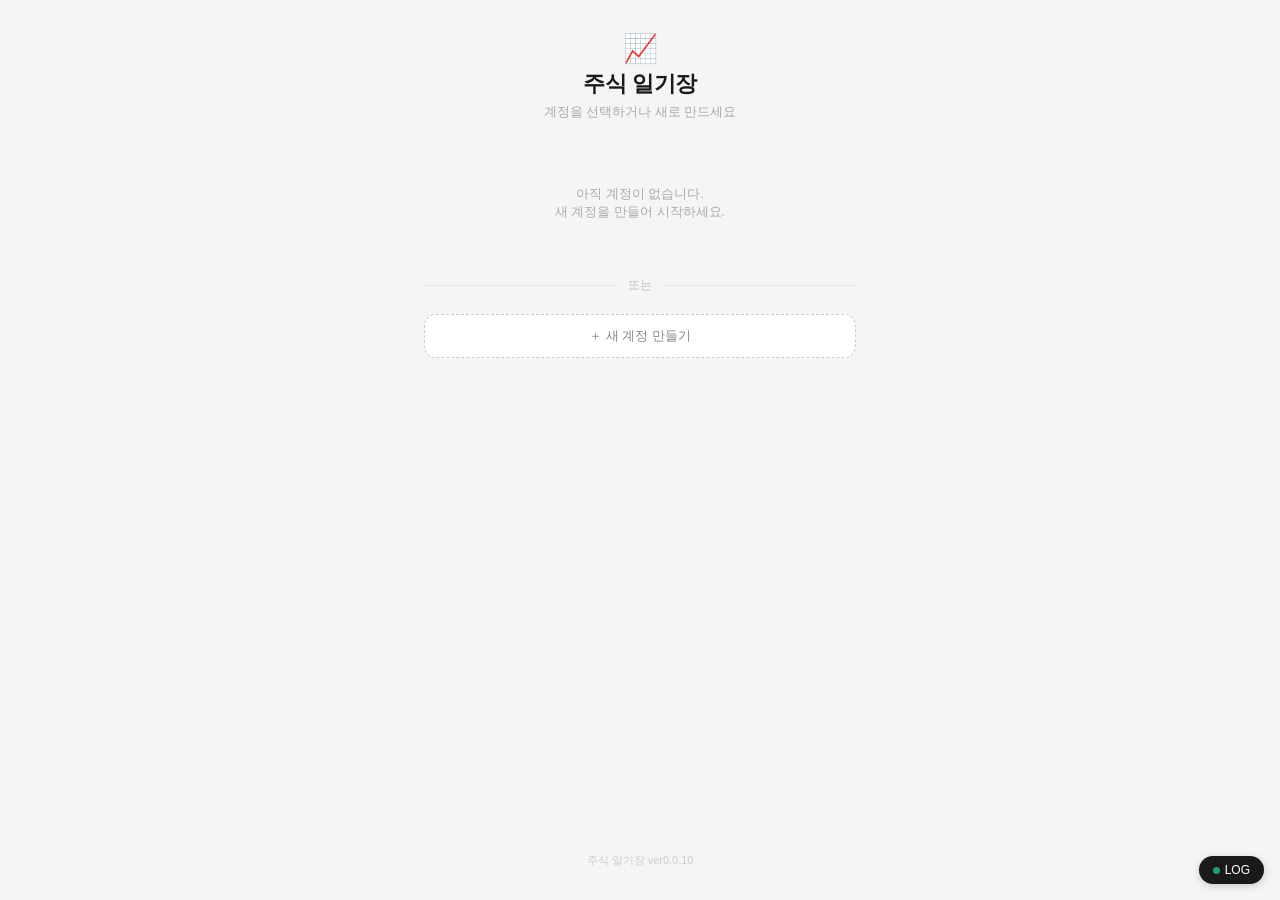
==== commit 113b9ecd: "Add files via upload" ====
--- a/index.html
+++ b/index.html
@@ -2,7 +2,7 @@
 <html lang="ko">
 <head>
 <meta charset="UTF-8">
-<meta name="viewport" content="width=device-width, initial-scale=1.0">
+<meta name="viewport" content="width=device-width, initial-scale=1.0, maximum-scale=1.0, user-scalable=no">
 <title>주식 일기장</title>
 <link rel="stylesheet" href="css/common.css">
 <style>
--- a/css/common.css
+++ b/css/common.css
@@ -8,7 +8,6 @@
 /* topbar */
 .topbar{display:flex;align-items:center;justify-content:space-between;padding:1rem 1.5rem;border-bottom:1px solid #e5e5e5;background:#fff;position:sticky;top:0;z-index:100}
 .topbar-title{font-size:16px;font-weight:600;letter-spacing:-0.3px;display:flex;align-items:center;gap:8px}
-.topbar-user{font-size:11px;color:#aaa;font-weight:400;background:#f5f5f5;padding:2px 8px;border-radius:10px}
 .topbar-right{display:flex;align-items:center;gap:8px}
 .ttabs{display:flex;gap:4px}
 .ttab{padding:6px 14px;font-size:13px;background:none;border:1px solid #ddd;border-radius:8px;cursor:pointer;color:#666;text-decoration:none;display:inline-block}
@@ -18,6 +17,15 @@
 .api-btn.synced::before{content:'●';font-size:8px}
 .api-btn.connected::before{content:'●';font-size:8px}
 .api-btn:not(.connected)::before{content:'○';font-size:8px}
+
+/* 👤 유저 팝업 */
+.user-btn{width:34px;height:34px;border-radius:50%;background:#1a1a1a;color:#fff;border:none;cursor:pointer;font-size:16px;display:flex;align-items:center;justify-content:center;flex-shrink:0;position:relative}
+.user-popup{position:absolute;top:calc(100% + 8px);right:0;background:#fff;border:1px solid #e5e5e5;border-radius:12px;box-shadow:0 4px 20px rgba(0,0,0,.12);min-width:160px;z-index:300;overflow:hidden}
+.user-popup-name{padding:12px 16px;font-size:13px;font-weight:600;color:#1a1a1a;border-bottom:1px solid #f0f0f0;display:flex;align-items:center;gap:8px}
+.user-popup-name span{font-size:11px;color:#aaa;font-weight:400}
+.user-popup-btn{width:100%;padding:11px 16px;background:none;border:none;cursor:pointer;font-size:13px;text-align:left;color:#e24b4a;font-weight:500}
+.user-popup-btn:hover{background:#fff5f5}
+.user-btn-wrap{position:relative}
 
 /* 모달 */
 .modal-overlay{position:fixed;inset:0;background:rgba(0,0,0,.4);z-index:500;display:flex;align-items:center;justify-content:center}
@@ -101,6 +109,8 @@
 /* 반응형 */
 @media(max-width:600px){
   .fg2{grid-template-columns:1fr}
-  .topbar{padding:.75rem 1rem}
-  .ttab{padding:5px 10px;font-size:12px}
+  .topbar{padding:.65rem 1rem;flex-wrap:wrap;gap:8px}
+  .topbar-title{font-size:14px}
+  .topbar-right{gap:4px}
+  .ttab{padding:5px 9px;font-size:12px}
 }
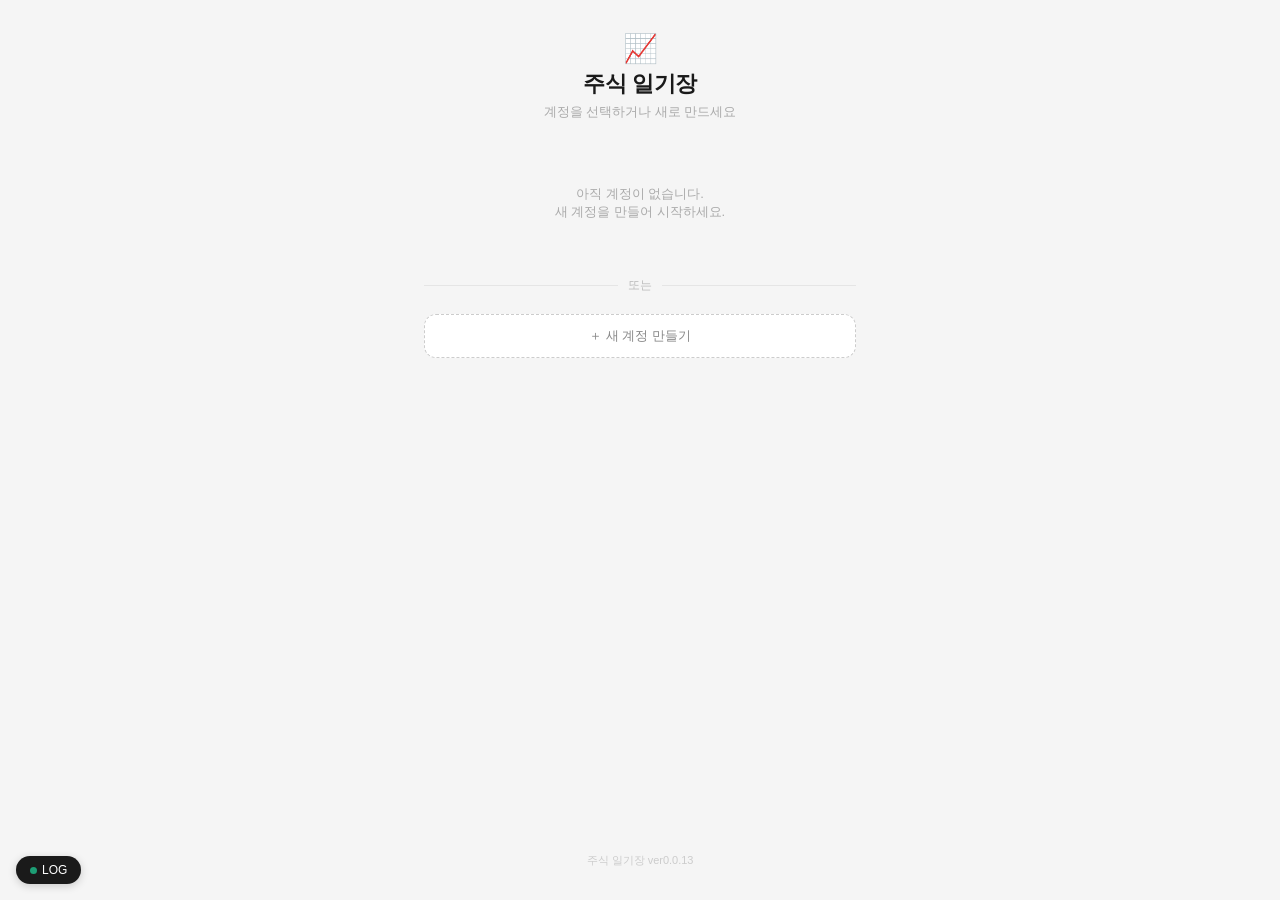
==== commit 7a6e4233: "Add files via upload" ====
--- a/index.html
+++ b/index.html
@@ -132,6 +132,7 @@
   <div class="hub-footer" id="hub-footer">주식 일기장 <span id="version-footer"></span></div>
 </div>
 
+<script src="js/supabase.js"></script>
 <script src="js/auth.js"></script>
 <script>
 let loginTarget = null; // 로그인 시도 중인 userId
@@ -168,9 +169,10 @@
 }
 
 // ── 계정 목록 렌더 ────────────────────────────────────────
-function renderAccountList() {
-  const list = AccountManager.list();
+async function renderAccountList() {
   const el = document.getElementById('account-list');
+  el.innerHTML = `<div style="text-align:center;padding:2rem;color:#aaa;font-size:13px">불러오는 중...</div>`;
+  const list = await AccountManager.list();
   if (!list.length) {
     el.innerHTML = `<div style="text-align:center;padding:2rem;color:#aaa;font-size:13px">
       아직 계정이 없습니다.<br>새 계정을 만들어 시작하세요.
@@ -178,12 +180,11 @@
     return;
   }
   el.innerHTML = list.map(uid => {
-    const hasData = !!localStorage.getItem(KEY.tradesKey(uid));
     return `<div class="account-card" onclick="showLogin('${uid}')">
       <div class="account-avatar">${uid.slice(0,2).toUpperCase()}</div>
       <div class="account-info">
         <div class="account-name">${uid}</div>
-        <div class="account-meta">${hasData ? '거래 데이터 있음' : '데이터 없음'}</div>
+        <div class="account-meta">Supabase 계정</div>
       </div>
       <button class="account-del" onclick="deleteAccount(event,'${uid}')">삭제</button>
       <span class="account-arrow">›</span>
@@ -191,10 +192,10 @@
   }).join('');
 }
 
-function deleteAccount(e, uid) {
+async function deleteAccount(e, uid) {
   e.stopPropagation();
   if (!confirm(`'${uid}' 계정과 모든 데이터를 삭제하시겠습니까?\n이 작업은 되돌릴 수 없습니다.`)) return;
-  AccountManager.remove(uid);
+  await AccountManager.remove(uid);
   log(`계정 삭제: ${uid}`, 'warn');
   renderAccountList();
 }
@@ -206,19 +207,24 @@
   err.textContent = '';
   if (!pw || pw.length < 4) { err.textContent = '비밀번호는 4자 이상이어야 합니다.'; return; }
   log(`[${loginTarget}] 로그인 시도...`, 'info');
-  const stored = localStorage.getItem(KEY.hashKey(loginTarget));
-  const input  = await Crypto.hash(pw + 'stock_diary_v4_' + loginTarget);
-  if (stored !== input) {
-    err.textContent = '비밀번호가 올바르지 않습니다.';
-    log(`[${loginTarget}] 비밀번호 틀림`, 'err');
-    return;
-  }
-  Session.set(loginTarget, pw);
-  log(`[${loginTarget}] 로그인 성공`, 'ok');
-  // redirect 파라미터가 있으면 해당 페이지로, 없으면 캘린더로
-  const params = new URLSearchParams(location.search);
-  const redirect = params.get('redirect');
-  location.href = redirect ? decodeURIComponent(redirect) : 'pages/calendar.html';
+  try {
+    const user = await SB.getUser(loginTarget);
+    if (!user) { err.textContent = '존재하지 않는 계정입니다.'; return; }
+    const input = await Crypto.hash(pw + 'stock_diary_v4_' + loginTarget);
+    if (user.password_hash !== input) {
+      err.textContent = '비밀번호가 올바르지 않습니다.';
+      log(`[${loginTarget}] 비밀번호 틀림`, 'err');
+      return;
+    }
+    Session.set(loginTarget, pw);
+    log(`[${loginTarget}] 로그인 성공`, 'ok');
+    const params = new URLSearchParams(location.search);
+    const redirect = params.get('redirect');
+    location.href = redirect ? decodeURIComponent(redirect) : 'pages/calendar.html';
+  } catch(e) {
+    err.textContent = '로그인 중 오류가 발생했습니다.';
+    log(`[${loginTarget}] 로그인 오류: ${e.message}`, 'err');
+  }
 }
 
 // ── 신규 계정 ─────────────────────────────────────────────
@@ -230,16 +236,22 @@
   err.textContent = '';
   if (!uid || uid.length < 4)         { err.textContent = '계정 ID는 4자 이상이어야 합니다.'; return; }
   if (!/^[a-zA-Z0-9_-]+$/.test(uid)) { err.textContent = '계정 ID는 영문, 숫자, _ - 만 사용 가능합니다.'; return; }
-  if (AccountManager.exists(uid))     { err.textContent = '이미 존재하는 계정 ID입니다.'; return; }
   if (!pw || pw.length < 4)           { err.textContent = '비밀번호는 4자 이상이어야 합니다.'; return; }
   if (pw !== pw2)                      { err.textContent = '비밀번호가 일치하지 않습니다.'; return; }
   log(`계정 생성 중: ${uid}`, 'info');
-  const h = await Crypto.hash(pw + 'stock_diary_v4_' + uid);
-  localStorage.setItem(KEY.hashKey(uid), h);
-  AccountManager.add(uid);
-  Session.set(uid, pw);
-  log(`계정 생성 완료: ${uid}`, 'ok');
-  location.href = 'pages/calendar.html';
+  try {
+    const exists = await AccountManager.exists(uid);
+    if (exists) { err.textContent = '이미 존재하는 계정 ID입니다.'; return; }
+    const salt = 'stock_diary_v4_' + uid;
+    const h = await Crypto.hash(pw + salt);
+    await AccountManager.add(uid, h, salt);
+    Session.set(uid, pw);
+    log(`계정 생성 완료: ${uid}`, 'ok');
+    location.href = 'pages/calendar.html';
+  } catch(e) {
+    err.textContent = '계정 생성 중 오류가 발생했습니다.';
+    log(`계정 생성 오류: ${e.message}`, 'err');
+  }
 }
 
 // ── 키보드 ────────────────────────────────────────────────
--- a/css/common.css
+++ b/css/common.css
@@ -83,12 +83,12 @@
 .empty{text-align:center;padding:3rem;color:#aaa;font-size:13px}
 
 /* 로그 패널 */
-.log-toggle{position:fixed;bottom:16px;right:16px;z-index:800;background:#1a1a1a;color:#fff;border:none;border-radius:20px;padding:7px 14px;font-size:12px;cursor:pointer;display:flex;align-items:center;gap:5px;box-shadow:0 2px 8px rgba(0,0,0,.18)}
+.log-toggle{position:fixed;bottom:16px;left:16px;z-index:800;background:#1a1a1a;color:#fff;border:none;border-radius:20px;padding:7px 14px;font-size:12px;cursor:pointer;display:flex;align-items:center;gap:5px;box-shadow:0 2px 8px rgba(0,0,0,.18)}
 .log-toggle .log-dot{width:7px;height:7px;border-radius:50%;background:#1D9E75}
 .log-toggle .log-dot.err{background:#e24b4a}
 .log-toggle .log-dot.warn{background:#EF9F27}
 .log-toggle .log-dot.info{background:#378ADD}
-.log-panel{position:fixed;bottom:52px;right:16px;z-index:800;width:340px;max-width:calc(100vw - 32px);background:#1a1a1a;border-radius:12px;overflow:hidden;box-shadow:0 4px 20px rgba(0,0,0,.25)}
+.log-panel{position:fixed;bottom:52px;left:16px;z-index:800;width:340px;max-width:calc(100vw - 32px);background:#1a1a1a;border-radius:12px;overflow:hidden;box-shadow:0 4px 20px rgba(0,0,0,.25)}
 .log-panel-header{display:flex;align-items:center;justify-content:space-between;padding:10px 14px;border-bottom:1px solid #333}
 .log-panel-title{font-size:12px;font-weight:600;color:#fff}
 .log-ver{font-size:10px;color:#555;font-family:monospace;letter-spacing:0.3px}
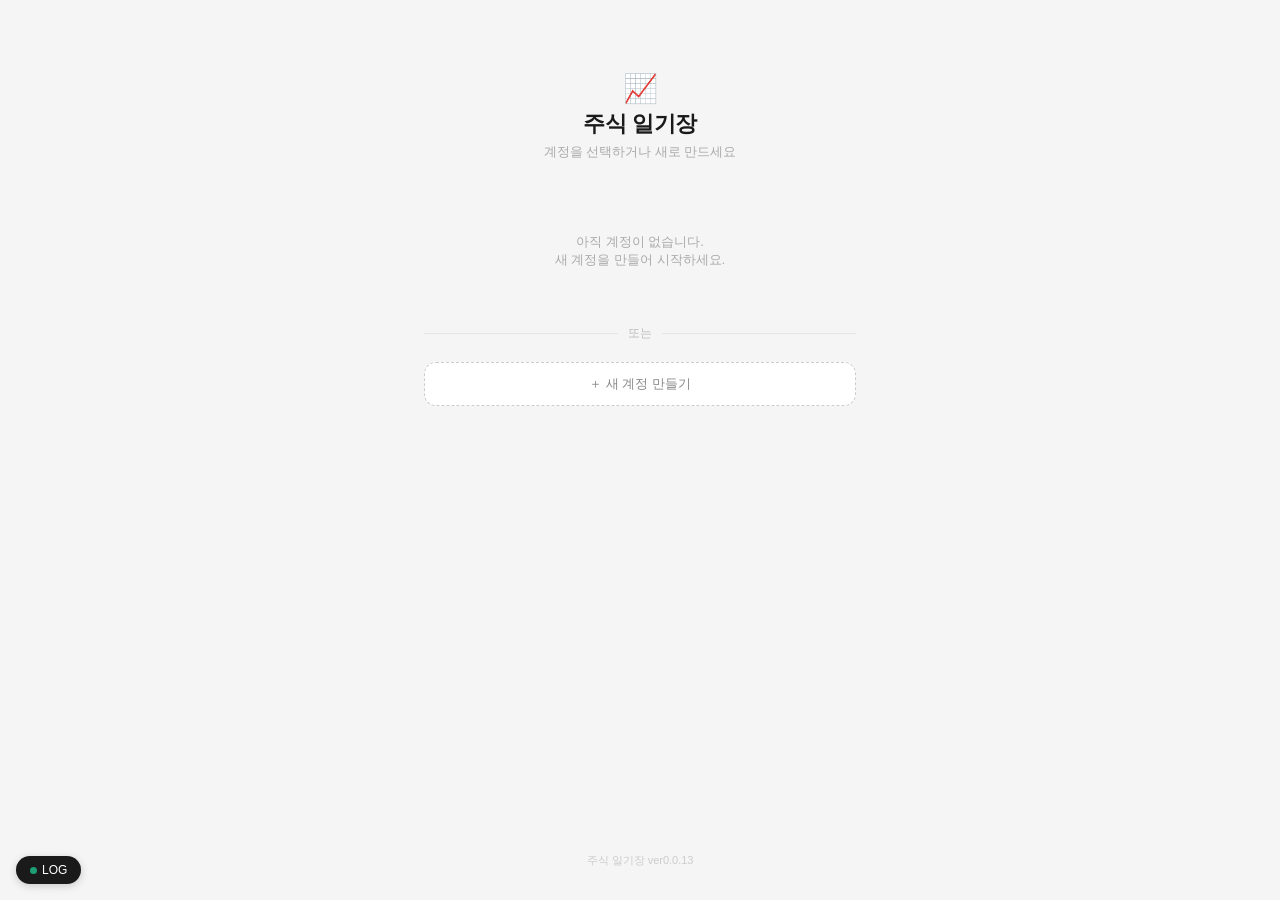
==== commit 0e778046: "fix: index.html CSS 세미콜론 누락 수정 Co-Authored-By: Claude Sonnet 4.6 <noreply@anthropic.com>" ====
--- a/index.html
+++ b/index.html
@@ -77,7 +77,7 @@
 </div>
 
 <div class="hub">
-  <div style="margin-top:2.5rem margin-bottom:.5rem">
+  <div style="margin-top:2.5rem;margin-bottom:.5rem">
     <div class="hub-logo">📈</div>
     <div class="hub-title">주식 일기장</div>
     <div class="hub-sub">계정을 선택하거나 새로 만드세요</div>
